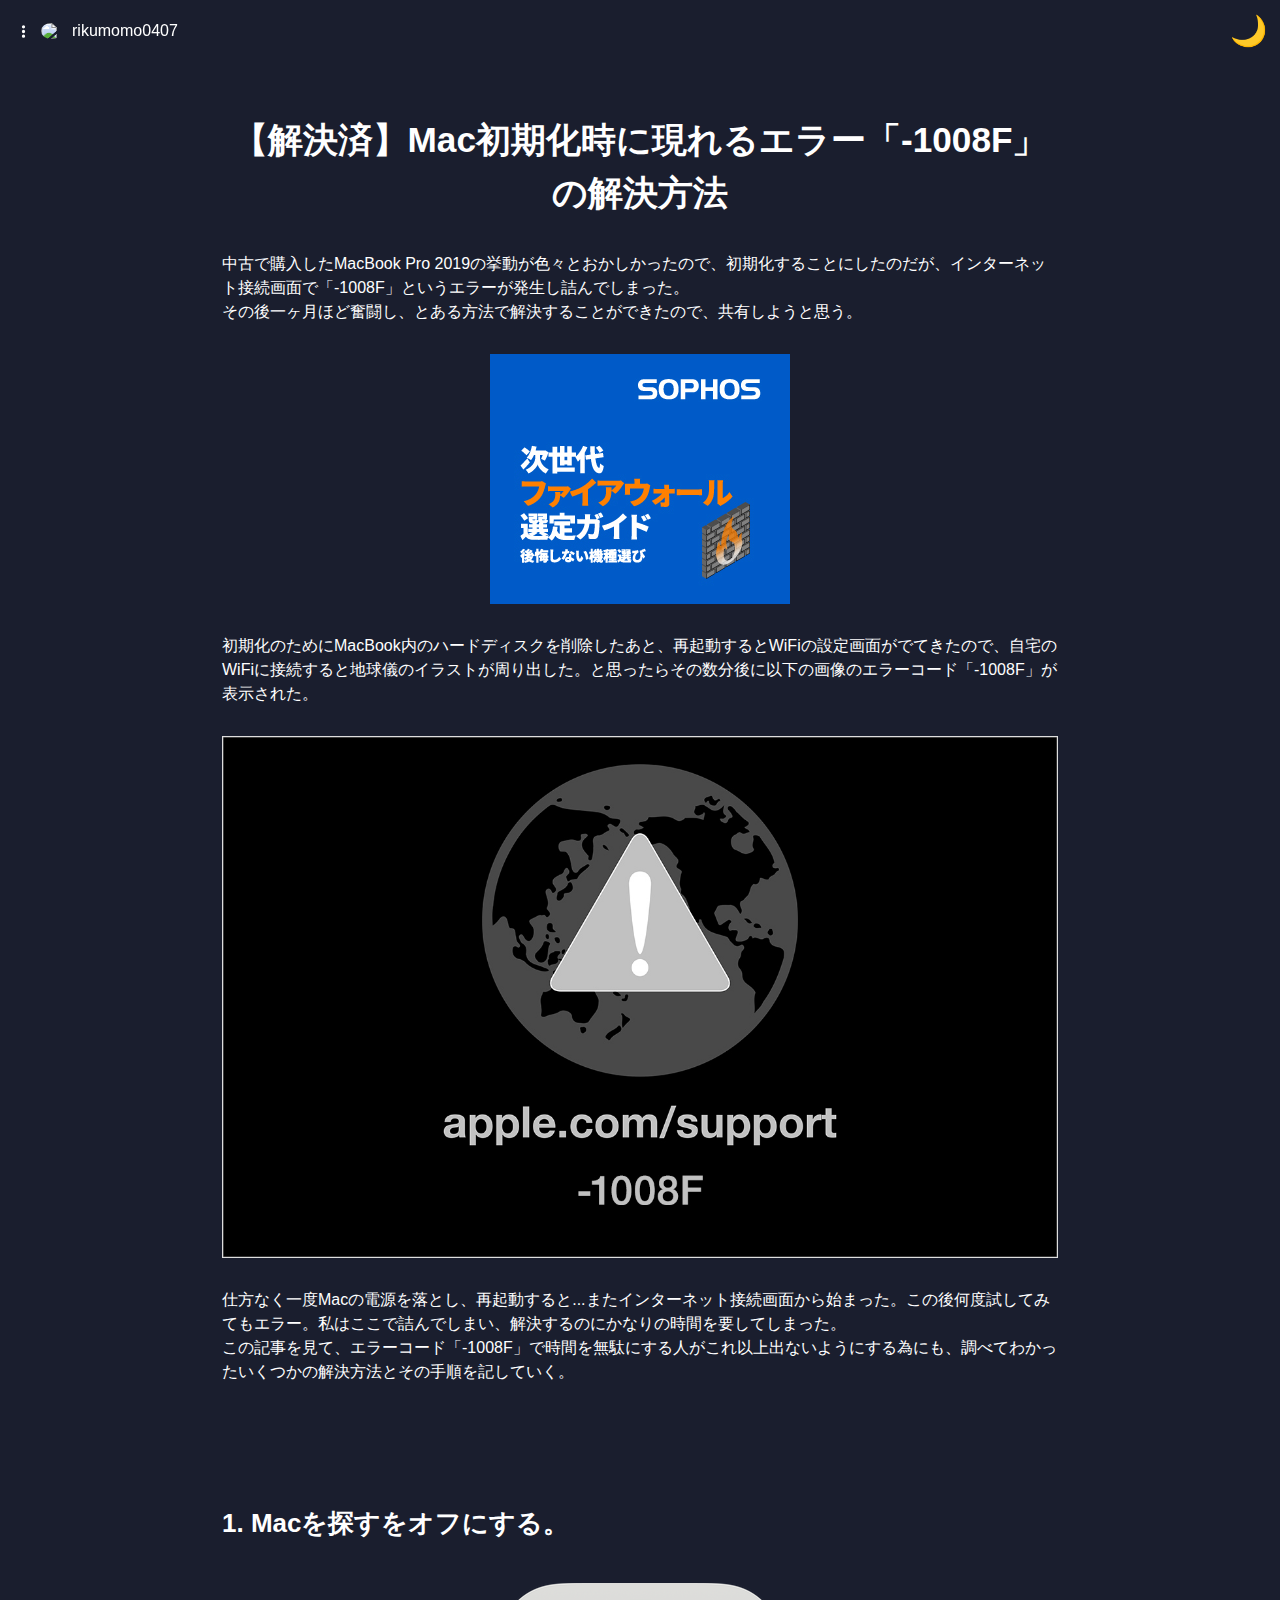
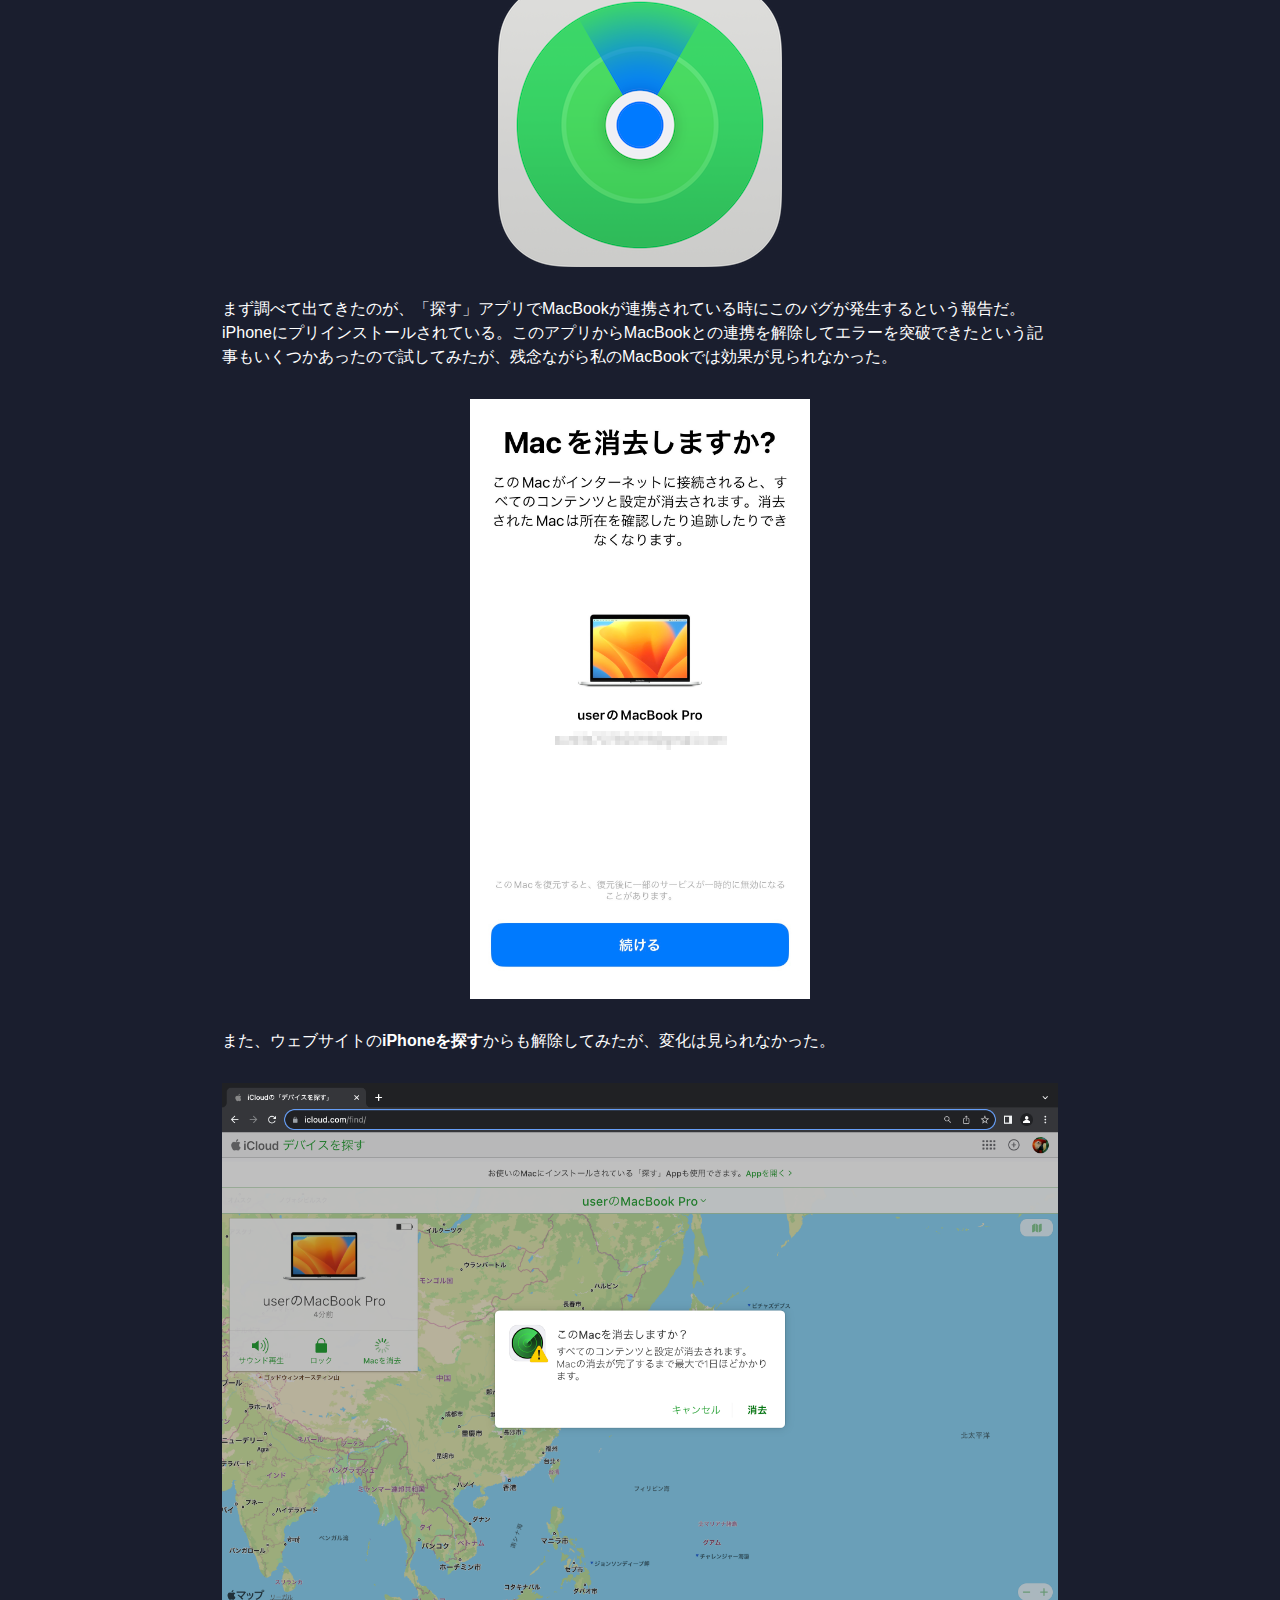
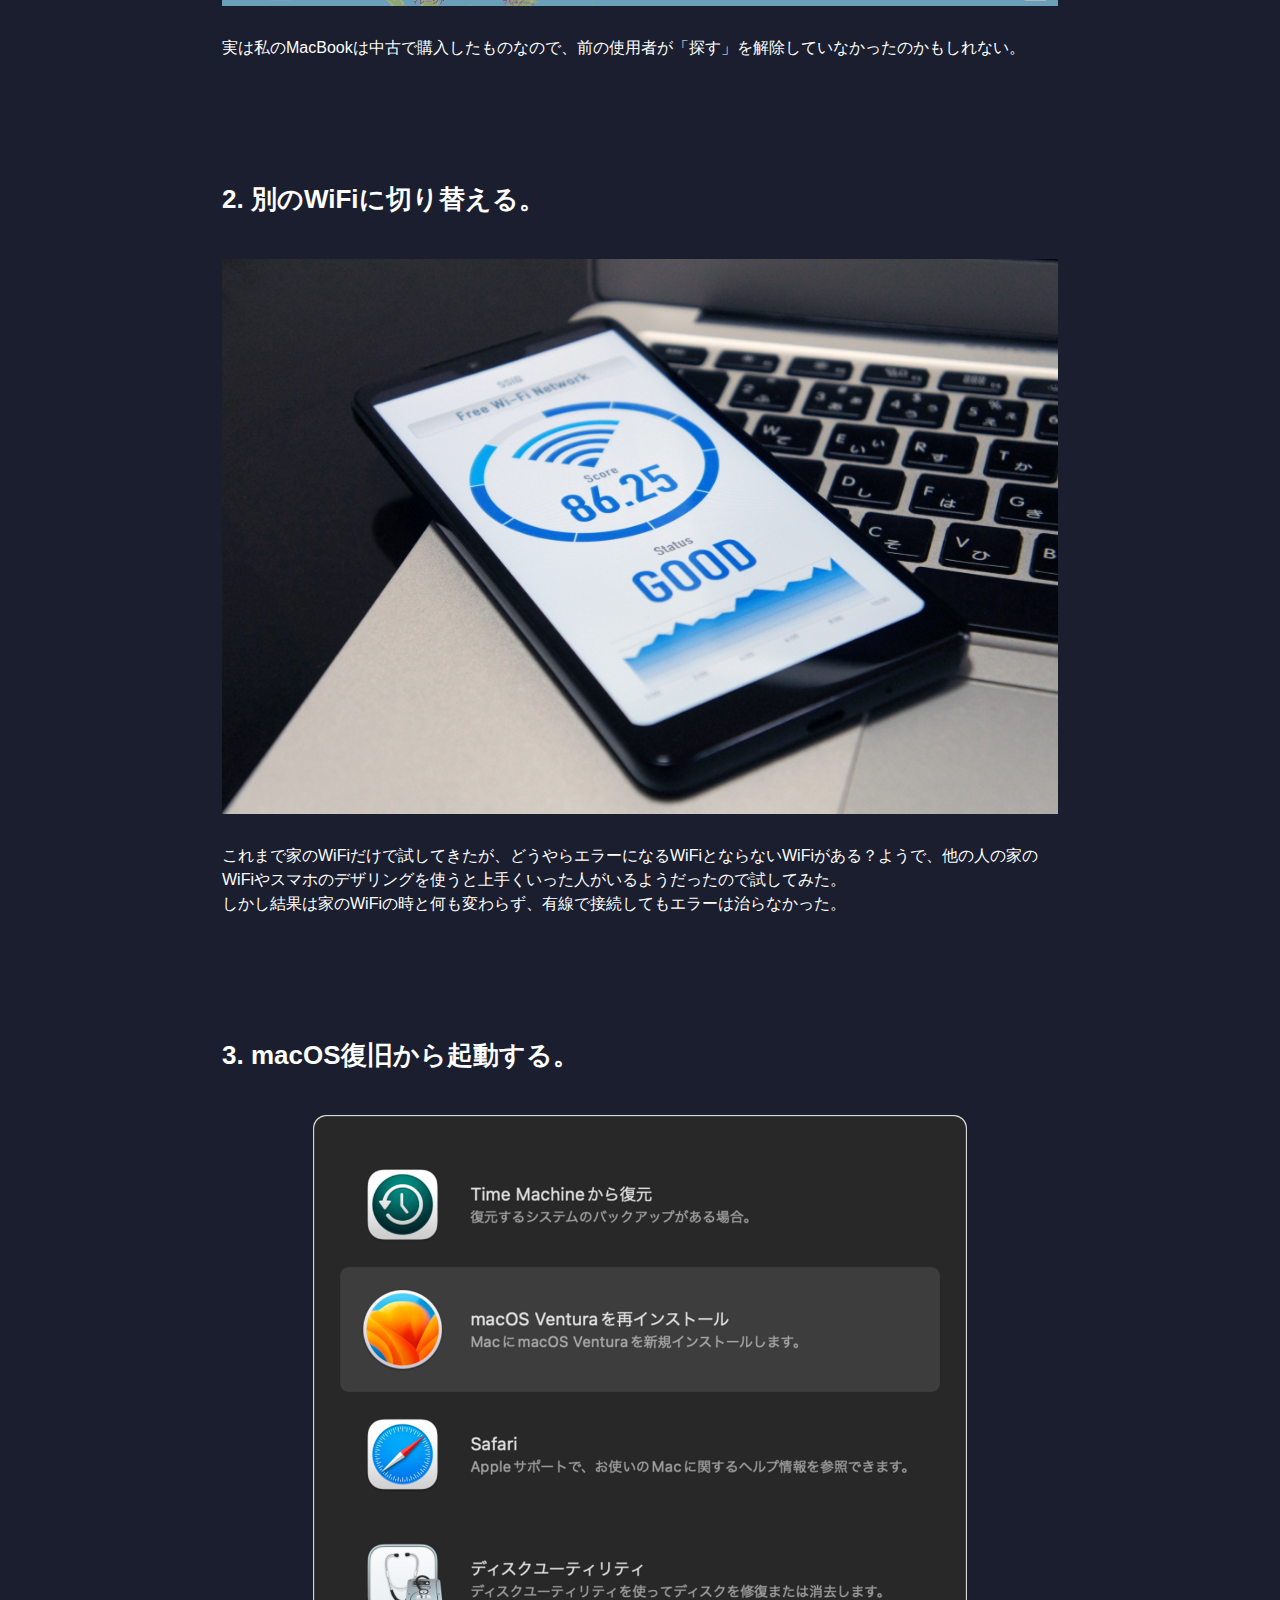
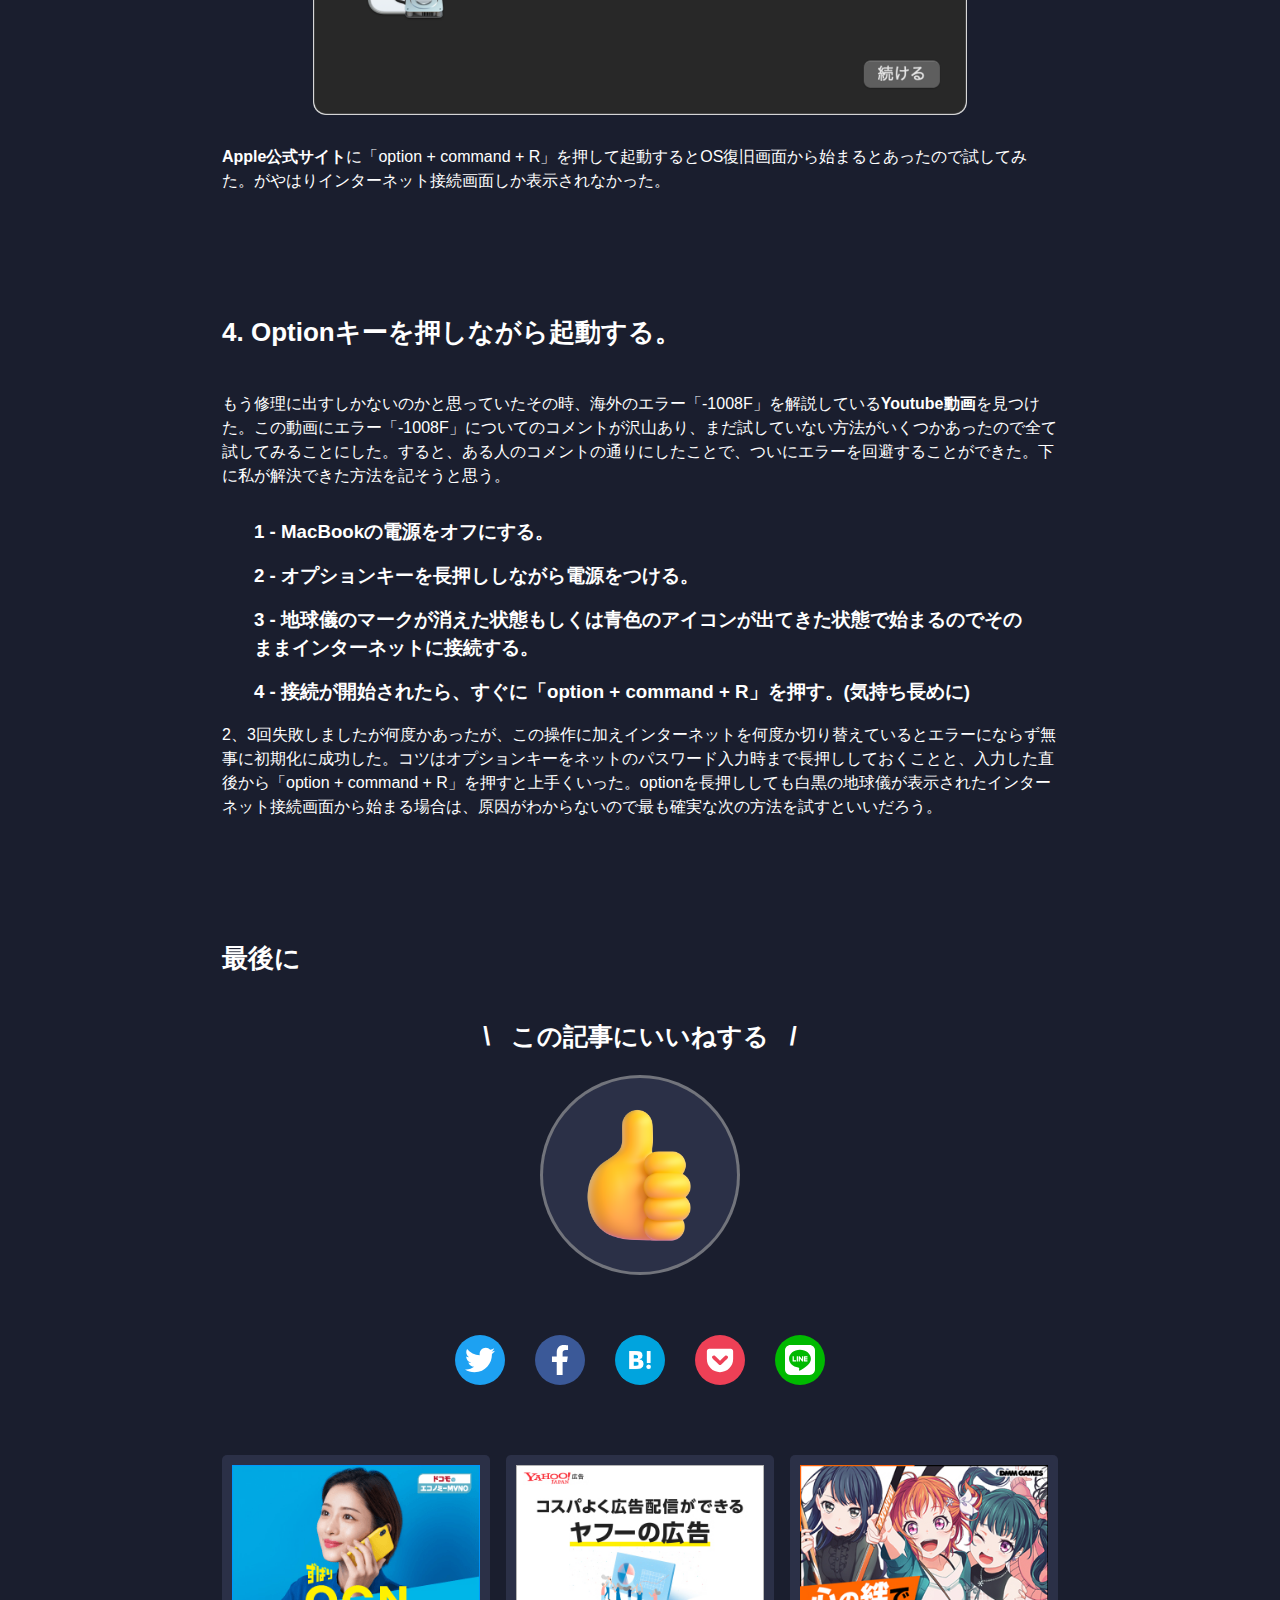
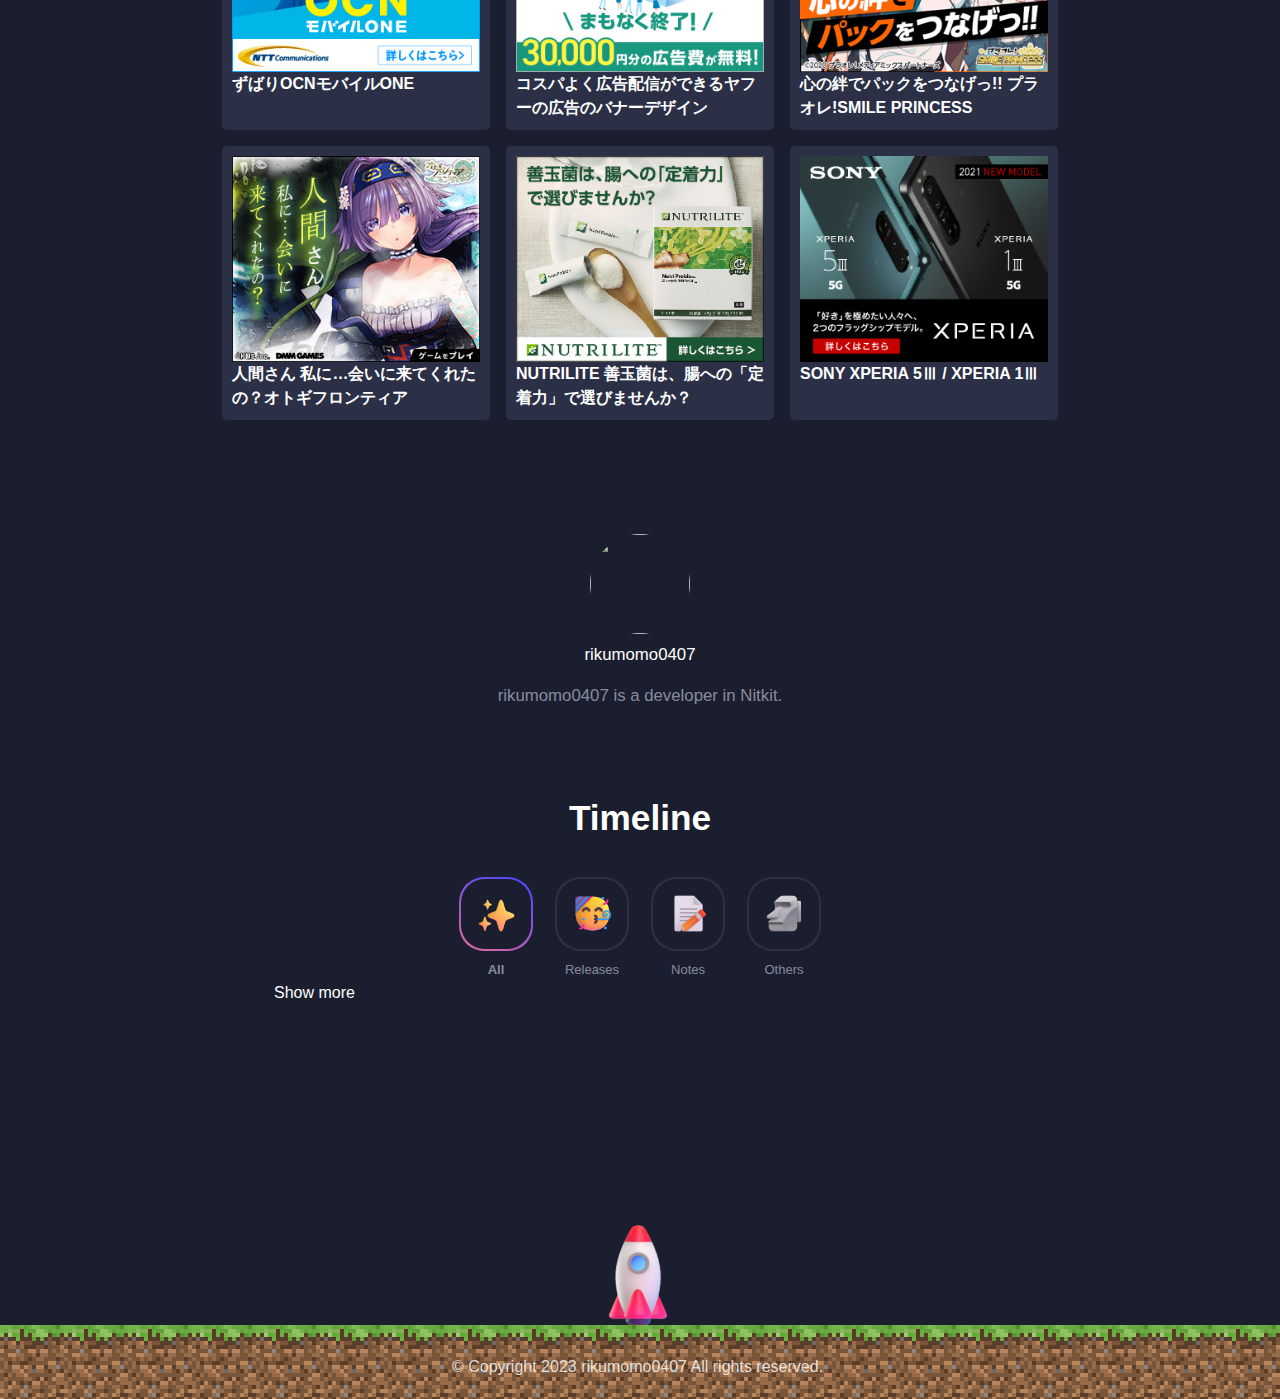
==== test/index.html @ 993162db "Add files via upload" ====
<!DOCTYPE html>
<html lang="ja">
<head>
    <meta charset="UTF-8">
    <meta name="viewport" content="width=device-width, initial-scale=1, minimum-scale=1, user-scalable=yes">
    <title>【解決済】Mac初期化時に現れるエラー「-1008F」の解決方法</title>   
    <script type="module">
        document.documentElement.classList.remove('no-js');
        document.documentElement.classList.add('js');
    </script>
    <link rel="stylesheet" href="style.css">
    <meta name="description" content="rikumomo0407's profile site.">
    <meta property="og:title" content="rikumomo0407's profile">
    <meta property="og:description" content="rikumomo0407's profile site.">
    <meta property="og:image" content="https://avatars.githubusercontent.com/rikumomo0407">
    <meta property="og:image:alt" content="rikumomo0407's icon">
    <meta property="og:locale" content="ja_JP">
    <meta property="og:type" content="website">
    <meta property="og:url" content="https://rikumomo0407.github.io/profile">
    <meta name="twitter:card" content="summary">
    <meta name="twitter:site" content="@rikumomo0407" />
    <meta name="twitter:title" content="プロフィールサイトを開設しました" />
    <meta name="twitter:description" content="rikumomo0407のプロフィールサイトです。" />
    <meta name="twitter:image" content="https://avatars.githubusercontent.com/rikumomo0407" />
    <link rel="canonical" href="https://rikumomo0407.github.io/profile">
    <link rel="icon" href="https://avatars.githubusercontent.com/rikumomo0407">
    <link rel="apple-touch-icon" href="https://avatars.githubusercontent.com/rikumomo0407"/>
    <meta name="theme-color" content="#FFFFFF">
</head>
<body id="pagetop">
    <script src="menu.js"></script>
    <header>
        <div id="menu">
            <input type="checkbox" id="menu-button">
            <label id="menu-label" for="menu-button">
                <div id="menuicon"><img src="images/svg/menu.svg"></div>
                <div id="usericon"><img src="https://avatars.githubusercontent.com/rikumomo0407"></div>
                <div id="username"><span>rikumomo0407</span></div>
            </label>
            <div id="index">
                <ul>
                    <li><a href="#pagetop">TOP</a></li>
                    <li><a href="#timeline">TIMELINE</a></li>
                    <li><a href="#twitter">TWITTER</a></li>
                    <li><a href="#instagram">INSTAGRAM</a></li>
                    <li><a href="#github">GITHUB</a></li>
                    <li><a href="#threads">THREADS</a></li>
                    <li><a href="#qanda">FAQ</a></li>
                </ul>
            </div>
        </div>
        <div id="darkmode">
            <script src="darkmode.js"></script>
            <input type="checkbox" id="mode-button">
            <label id="rotate" for="mode-button"></label>
        </div>
    </header>
    <article>
        <h1>【解決済】Mac初期化時に現れるエラー「-1008F」の解決方法</h1>
        <!-- <img src="images/elements/Beating Heart.png"> -->
        <div>中古で購入したMacBook Pro 2019の挙動が色々とおかしかったので、初期化することにしたのだが、インターネット接続画面で「-1008F」というエラーが発生し詰んでしまった。<br>その後一ヶ月ほど奮闘し、とある方法で解決することができたので、共有しようと思う。</div>
        <div><a href="https://retrobanner.net/"><img src="images/elements/ads.jpeg" alt="広告"></a></div>
        <div>初期化のためにMacBook内のハードディスクを削除したあと、再起動するとWiFiの設定画面がでてきたので、自宅のWiFiに接続すると地球儀のイラストが周り出した。と思ったらその数分後に以下の画像のエラーコード「-1008F」が表示された。</div>
        <div><img src="images/elements/error.jpeg" alt="エラー「-1008F」が表示される"></div>
        <div>仕方なく一度Macの電源を落とし、再起動すると...またインターネット接続画面から始まった。この後何度試してみてもエラー。私はここで詰んでしまい、解決するのにかなりの時間を要してしまった。<br>この記事を見て、エラーコード「-1008F」で時間を無駄にする人がこれ以上出ないようにする為にも、調べてわかったいくつかの解決方法とその手順を記していく。</div>
        <h2>1. Macを探すをオフにする。</h2>
        <div><img src="images/elements/find-icon.png" alt="「探す」アプリのアイコン"></div>
        <div>まず調べて出てきたのが、「探す」アプリでMacBookが連携されている時にこのバグが発生するという報告だ。iPhoneにプリインストールされている。このアプリからMacBookとの連携を解除してエラーを突破できたという記事もいくつかあったので試してみたが、残念ながら私のMacBookでは効果が見られなかった。</div>
        <div><img src="images/elements/find-iphone.jpg" alt="iPhoneの「探す」アプリでMacBookを解除している"></div>
        <div>また、ウェブサイトの<a href="https://www.icloud.com/find/">iPhoneを探す</a>からも解除してみたが、変化は見られなかった。</div>
        <div><img src="images/elements/find-pc.png" alt="ブラウザの「探す」サイトでMacBookを解除している"></div>
        <div>実は私のMacBookは中古で購入したものなので、前の使用者が「探す」を解除していなかったのかもしれない。</div>
        <h2>2. 別のWiFiに切り替える。</h2>
        <div><img src="images/elements/internet.jpg" alt="デザリングのイメージ"></div>
        <div>これまで家のWiFiだけで試してきたが、どうやらエラーになるWiFiとならないWiFiがある？ようで、他の人の家のWiFiやスマホのデザリングを使うと上手くいった人がいるようだったので試してみた。<br>しかし結果は家のWiFiの時と何も変わらず、有線で接続してもエラーは治らなかった。</div>
        <h2>3. macOS復旧から起動する。</h2>
        <div><img src="images/elements/recovery-mode.png" alt="リカバリーモードの画面"></div>
        <div><a>Apple公式サイト</a>に「option + command + R」を押して起動するとOS復旧画面から始まるとあったので試してみた。がやはりインターネット接続画面しか表示されなかった。</div>
        <h2>4. Optionキーを押しながら起動する。</h2>
        <div>もう修理に出すしかないのかと思っていたその時、海外のエラー「-1008F」を解説している<a href="https://youtu.be/BBp89AqV3jI">Youtube動画</a>を見つけた。この動画にエラー「-1008F」についてのコメントが沢山あり、まだ試していない方法がいくつかあったので全て試してみることにした。すると、ある人のコメントの通りにしたことで、ついにエラーを回避することができた。下に私が解決できた方法を記そうと思う。</div>
        <h3>1 - MacBookの電源をオフにする。</h3>
        <h3>2 - オプションキーを長押ししながら電源をつける。</h3>
        <h3>3 - 地球儀のマークが消えた状態もしくは青色のアイコンが出てきた状態で始まるのでそのままインターネットに接続する。</h3>
        <h3>4 - 接続が開始されたら、すぐに「option + command + R」を押す。(気持ち長めに)</h3>
        <div>2、3回失敗しましたが何度かあったが、この操作に加えインターネットを何度か切り替えているとエラーにならず無事に初期化に成功した。コツはオプションキーをネットのパスワード入力時まで長押ししておくことと、入力した直後から「option + command + R」を押すと上手くいった。optionを長押ししても白黒の地球儀が表示されたインターネット接続画面から始まる場合は、原因がわからないので最も確実な次の方法を試すといいだろう。</div>
        <h2>最後に</h2>
        <div></div>
    </article>
    <script src="https://cdn.jsdelivr.net/npm/party-js@latest/bundle/party.min.js"></script>
    <script src="good.js"></script>
    <div id="reaction">
        <div>&#92;&nbsp;&nbsp;&nbsp;この記事にいいねする&nbsp;&nbsp;&nbsp;/</div>
        <input type="checkbox" id="good">
        <label for="good" id="good-button"><img src="images/png/thumbs_up_3d_default.png"></label>
    </div>
    <div id="share">
        <a id="twitter" href=""><img src="images/svg/twitter.svg"></a>
        <a id="facebook" href=""><img src="images/svg/facebook-f.svg"></a>
        <a id="hatena" href=""><img src="images/svg/hatenabookmark_symbolmark.png"></a>
        <a id="pocket" href=""><img src="images/svg/get-pocket.svg"></a>
        <a id="line" href=""><img src="images/svg/line.svg"></a>
    </div>
    <div id="ads-list">
        <div class="ad-box"><a href=""><img src="images/elements/ads-list-1.png" alt="広告">ずばりOCNモバイルONE</a></div>
        <div class="ad-box"><a href=""><img src="images/elements/ads-list-2.jpeg" alt="広告">コスパよく広告配信ができるヤフーの広告のバナーデザイン</a></div>
        <div class="ad-box"><a href=""><img src="images/elements/ads-list-3.jpeg" alt="広告">心の絆でパックをつなげっ!! プラオレ!SMILE PRINCESS</a></div>
        <div class="ad-box"><a href=""><img src="images/elements/ads-list-4.gif" alt="広告">人間さん 私に…会いに来てくれたの？オトギフロンティア</a></div>
        <div class="ad-box"><a href=""><img src="images/elements/ads-list-5.jpeg" alt="広告">NUTRILITE 善玉菌は、腸への「定着力」で選びませんか？</a></div>
        <div class="ad-box"><a href=""><img src="images/elements/ads-list-6.png" alt="広告">SONY XPERIA 5Ⅲ / XPERIA 1Ⅲ</a></div>
    </div>
    <div id="top">
        <div id="profile-icon">
            <img src="https://avatars.githubusercontent.com/rikumomo0407">
            <p>rikumomo0407</p>
            <p id="description">rikumomo0407 is a developer in Nitkit.</p>
        </div>
    </div>
    <script src="category.js"></script>
    <div id="timeline">
        <h1>Timeline</h1>
        <nav class="filter">
            <input type="radio" name="filter_button" value="all" id="all" checked>
            <label for="all"><p><span><img src="images/png/sparkles_3d.png" width="41px"></span></p><span>All</span></label>
            <input type="radio" name="filter_button" value="releases" id="releases">
            <label for="releases"><p><span><img src="images/png/partying_face_3d.png" width="41px"></span></p><span>Releases</span></label>
            <input type="radio" name="filter_button" value="notes" id="notes">
            <label for="notes"><p><span><img src="images/png/memo_3d.png" width="41px"></span></p><span>Notes</span></label>
            <input type="radio" name="filter_button" value="others" id="others">
            <label for="others"><p><span><img src="images/png/moai_3d.png" width="41px"></span></p><span>Others</span></label>
        </nav>
        <div></div>
        <input type="radio" name="more_button" value="show_more" id="show_more">
        <label for="show_more">Show more</label>
    </div>
    <footer>
        <script src="rocket.js"></script>
        <div id="rocket"><img src="images/png/rocket_3d.png" height="105px"></div>
        <p>© Copyright 2023 rikumomo0407 All rights reserved.</p>
    </footer>
</body>
</html>
---- test/style.css ----
*,*::before,*::after{box-sizing:border-box}*{margin:0}html,body{height:100%}body{line-height:1.5;-webkit-font-smoothing:antialiased}img,picture,video,canvas,svg{display:block;max-width:100%}input,button,textarea,select{font:inherit}p,h1,h2,h3,h4,h5,h6{overflow-wrap:break-word}#root,#__next{isolation:isolate}

body{
    font-family: Inter,Helvetica Neue,Arial,Hiragino Kaku Gothic ProN,Hiragino Sans,Meiryo,sans-serif;
    color: #fff;
    background-color:  var(--bg-color);
    transition-duration: 1s;
    transition-property: color, background-color;
    --bg-color: #1a1e2e;
    --bg-header-color: rgba(26, 30, 46, 0.5);
    --bg-index-color: rgba(201, 201, 201, 0.5);
    --bg-bubble-color: #2b3047;
    --bg-filter-uncheck-color: rgba(232,231,255,.09);
    --bg-filter-check-color: linear-gradient(25deg,#e1689d,#4046ff);
    --bg-filter-dot-color: #4f536a;
    --bg-filter-icon-color: rgb(73, 73, 73);
    --bg-repo-color: #22272e;
    --bg-qanda-answer-color: #5500ff;
    --border-repo-color: #30363d;
    --font-pale-color: rgba(228, 232, 250, .55);
    --font-repo-color: #7d8590;
    --font-repo-title-color: #2f81f7;
    --font-bubble-color: #fff;
}

.mode-light{
    --bg-color: #9cd6ef;
    --bg-header-color: rgb(154, 213, 239, 0.5);
    --bg-index-color: rgba(100, 100, 100, 0.5);
    --bg-bubble-color: #fff;
    --bg-filter-uncheck-color: rgba(232, 231, 255, 0.5);
    --bg-filter-check-color: linear-gradient(25deg, #f13f79, #ffd700);
    --bg-filter-dot-color: #f9f9ff;
    --bg-filter-icon-color: rgb(239, 239, 239);
    --bg-repo-color: #fff;
    --bg-qanda-answer-color: #00aeff;
    --border-repo-color: #d0d7de;
    --font-pale-color: rgba(255, 255, 255, 0.8);
    --font-repo-color: #57606a;
    --font-repo-title-color: #0969da;
    --font-bubble-color: #33374a;
}

a{
    color: #fff;
    text-decoration: none;
    font-size: 1rem;
    font-weight: 600;
}

ul, ol{
    list-style: none;
    padding: 0;
}

h1{
    margin-top: 4rem;
    font-size: 2.2rem;
    text-align: center;
    margin-bottom: 32px;
}

h2{
    font-size: 26px;
    margin-top: 120px;
    margin-bottom: 40px;
}

h3{
    margin: 0 2rem 1rem;
}

input{
    display: none;
}

.bubble{
    position: relative;
    font-weight: 400;
    font-size: .95rem;
    font-weight: 700;
    margin-bottom: .3rem;
    padding: 1.3rem 1.2rem;
    border-radius: 14px;
    color: var(--font-bubble-color);
    background-color: var(--bg-bubble-color);
}

header{
    position: fixed;
    top: -1px;
    width: 100%;
    padding: 0 1rem;
    background-color: var(--bg-header-color);
    backdrop-filter: blur(16px);
    -webkit-backdrop-filter: blur(16px);
    z-index: 10;
}

#menu-label{
    display: flex;
    align-items: center;
    width: 165px;
    height: 24px;
    margin: 20px 0;
    cursor: pointer;
    
}

#menuicon img{
    width: 15px;
    height: 15px;
    margin-right: 10px;
}

#usericon img{
    width: 21px;
    width: 21px;
    border-radius: 50%;
}

#username{
    margin-left: 10px;
    font-size: 16px;
    font-weight: 500;
}

#index{
    display: none;
    width: 100%;
    padding-bottom: 10px;
}

#index a{
    display: block;
    width: 100%;
    padding: .5rem 1rem;
}

#index a:hover{
    background-color: var(--bg-index-color);
}

#darkmode label{
    position: absolute;
    top: -46px;
    right: -50px;
    width: 100px;
    height: 100px;
    font-size: 30px;
    transform: rotate(0);
    transition: transform 1s;
    cursor: pointer;
}

#darkmode label::before{
    content: "🌙";
    position: absolute;
    left: 0;
    bottom: 0;
}
#darkmode label::after{
    content: "🌞";
    position: absolute;
    right: 0;
    top: 0;
    transform: scale(1,-1);
}

article{
    width: 100%;
    max-width: 900px;
    margin: 0 auto;
    padding: 50px 2rem 0;
}

article div{
    margin-bottom: 30px;
}

article img{
    margin: 0 auto;
    max-height: 600px;
}

#top{
    width: 100%;
    max-width: 900px;
    text-align: center;
    margin: 0 auto;
    padding: 50px 2rem 0;
    color: #fff;
}

#profile-icon{
    margin-top: 2rem;
    font-size: 1.05rem;
    font-weight: 500;
    line-height: 1.5;
}

#profile-icon img{
	display: inline-block;
	border-radius: 50%;
    width: 100px;
    height: 100px;
    margin-top: 2rem;
}

#description{
    margin-top: 1rem;
    color: var(--font-pale-color);
}

#container{
    display: grid;
    grid-template-columns: repeat(4,1fr);
    gap: 1.5rem;
    margin-top: 1.5rem;
}

#container div a{
    display: flex;
    align-items: center;
    justify-content: center;
    border-radius: 26px;
    box-shadow: 0 20px 40px -16px rgba(0,0,0,.4);
    aspect-ratio: 1/1;
    transition: .2s ease;
}

#container div a:hover{
    transform: translateY(-2px) scale(1.02);
}

#container img{
    width: 35%;
    z-index: 1;
}

#reaction{
    margin-bottom: 60px;
    text-align: center;
    font-size: 25px;
    font-weight: 600;
}

#reaction div{
    margin: 20px 0;
}

#good-button{
    position: relative;
    display: flex;
    justify-content: center;
    align-items: center;
    width: 200px;
    height: 200px;
    margin: 0 auto;
    border-radius: 50%;
    background: var(--bg-index-color);
    cursor: pointer;
}

#good-button::after{
    content: "";
    position: absolute;
    inset: 3px;
    background: var(--bg-bubble-color);
    border-radius: 50%;
}

#good-button img{
    width: 150px;
    height: 150px;
    z-index: 1;
}

#good:checked+#good-button{
    background: var(--bg-filter-check-color);
}

#share{
    display: flex;
    flex-wrap: wrap;
    justify-content: center;
    margin: 20px auto;
    padding: 0 20px;
}

#share a{
    display: flex;
    justify-content: center;
    align-items: center;
    width: 50px;
    height: 50px;
    border-radius: 50%;
    margin: 0 15px;
}

#share img{
    width: 30px;
    height: 30px;
}

#hatena img{
    width: 40px;
    height: 40px;
}

#twitter{
    background-color: #1da1f2;
}

#facebook{
    background-color: #3b5998;
}

#hatena{
    background-color: #00a4de;
}

#pocket{
    background-color: #ee4056;
}

#line{
    background-color: #00B900;
}

#ads-list{
    display: grid;
    grid-template-columns: repeat(3,2fr);
    gap: 1rem;
    width: 100%;
    max-width: 900px;
    margin: 0 auto;
    padding: 50px 2rem 0;
}

.ad-box{
    padding: 10px;
    border-radius: 5px;
    color: var(--font-bubble-color);
    background-color: var(--bg-bubble-color);
}

.ad-box a:hover{
    text-decoration: underline;
}

#timeline{
    max-width: 780px;
    margin: 0 auto;
    padding: 20px 1.5rem;
}

.filter{
    display: flex;
    align-items: center;
    justify-content: center;
    gap: 22px;
}

.filter input{
    display: none;
}

.filter label{
    width: 74px;
    border: none;
    cursor: pointer;
    appearance: none;
    background: transparent;
    transition: .25s;
    outline-offset: 2px;
    text-align: center;
}

.filter label p{
    position: relative;
    display: flex;
    align-items: center;
    justify-content: center;
    margin-bottom: 6px;
    width: 100%;
    aspect-ratio: 1/1;
    border-radius: 34%;
    font-size: 30px;
    background: var(--bg-filter-uncheck-color);
}



.filter label p::after{
    content: "";
    position: absolute;
    inset: 2px;
    background: var(--bg-color);
    border-radius: 34%;
}

.filter label p span{
    z-index: 1;
}

.filter input:checked + label p{
    background: var(--bg-filter-check-color);
}

.filter label > span{
    font-size: 13px;
    font-weight: 500;
    color: var(--font-pale-color);
}

.filter input:checked + label > span{
    font-weight: 700;
}

#timeline section{
    display: flex;
    flex-wrap: wrap;
    margin-top: 2rem;
}

#timeline ul{
    position: relative;
}

#timeline ul::before{
    content: "";
    position: absolute;
    left: -2px;
    top: 10px;
    bottom: 0;
    width: 2px;
    background-color: var(--bg-filter-uncheck-color);
}

#timeline li{
    position: relative;
    display: flex;
}

#timeline li:not(:first-child){
    margin-top: 1.5rem;
}

#timeline li:last-child::before{
    content: "";
    position: absolute;
    left: -2px;
    top: 10px;
    bottom: 0;
    width: 2px;
    background-color: var(--bg-color);
}

#timeline .dot{
    position: absolute;
    display: flex;
    align-items: center;
    justify-content: center;
    border: 4px solid var(--bg-color);
    width: 16px;
    height: 16px;
    border-radius: 50%;
    top: 2px;
    left: -9px;
    background-color: var(--bg-filter-dot-color);
}

#timeline .log{
    padding-left: 32px;
}

.icon{
    width: 35px;
    height: 35px;
    position: absolute;
    content: '';
    bottom: -20px;
    right: 10px;
    background-color: var(--bg-filter-icon-color);
    border-radius: 50%;
    padding: 4px;
    border: 2px solid var(--bg-color);
    z-index: 10;
}

.icon img{
    margin: auto;
}

#timeline li time{
    color: var(--font-pale-color);
}

.date{
    margin-bottom: 1rem;
}

#timeline div > label{
    width: 74px;
    border: none;
    cursor: pointer;
    appearance: none;
    background: red;
    transition: .25s;
    text-align: center;
}

input[type="checkbox"]:checked ~ #answer{
    display: flex;
    animation: SlideLabel 1s;
}

@keyframes SlideLabel {
    from {
        opacity: 0;
        transform: translateY(-10px);
    }
    to {
        opacity: 1;
        transform: translateY(0);
    }
}

#qanda #message{
    margin-top: 30px;
}

#qanda #message a{
    color: #968cff;
}

footer{
    width: 100%;
    position: relative;
    display: flex;
    justify-content: center;
	align-items: center;
    margin-top: 300px;
    padding: 30px 20px 20px 15px;
    text-align: center;
    color: rgba(255, 255, 255, 0.8);
    background-image: url("images/png/ground.png");
    background-repeat: no-repeat;
}

#rocket{
    position: absolute;
    top: -100px;
    padding-top: 8px;
    overflow: hidden;
    height: 100px;
}

#rocket img{
    rotate: -45deg;
    cursor: pointer;
}

@media screen and (max-width: 500px){
    #container{
        grid-template-columns: repeat(2,1fr);
    }

    article img{
        margin: 0 auto;
        max-height: 40vh;
    }

    #ads-list{
        display: grid;
        grid-template-columns: repeat(2,3fr);
        gap: .5rem;
    }
}

@media screen and (max-width: 440px){
    #share{
        width: 280px;
    }
}

@media screen and (max-width: 330px){
    #filter{
        flex-wrap: wrap;
    }
}

@media screen and (max-width: 260px){
    #menu-label{
        width: 16px;
    }
    #usericon, #username{
        display: none;
    }
    #share{
        width: auto;
    }
}
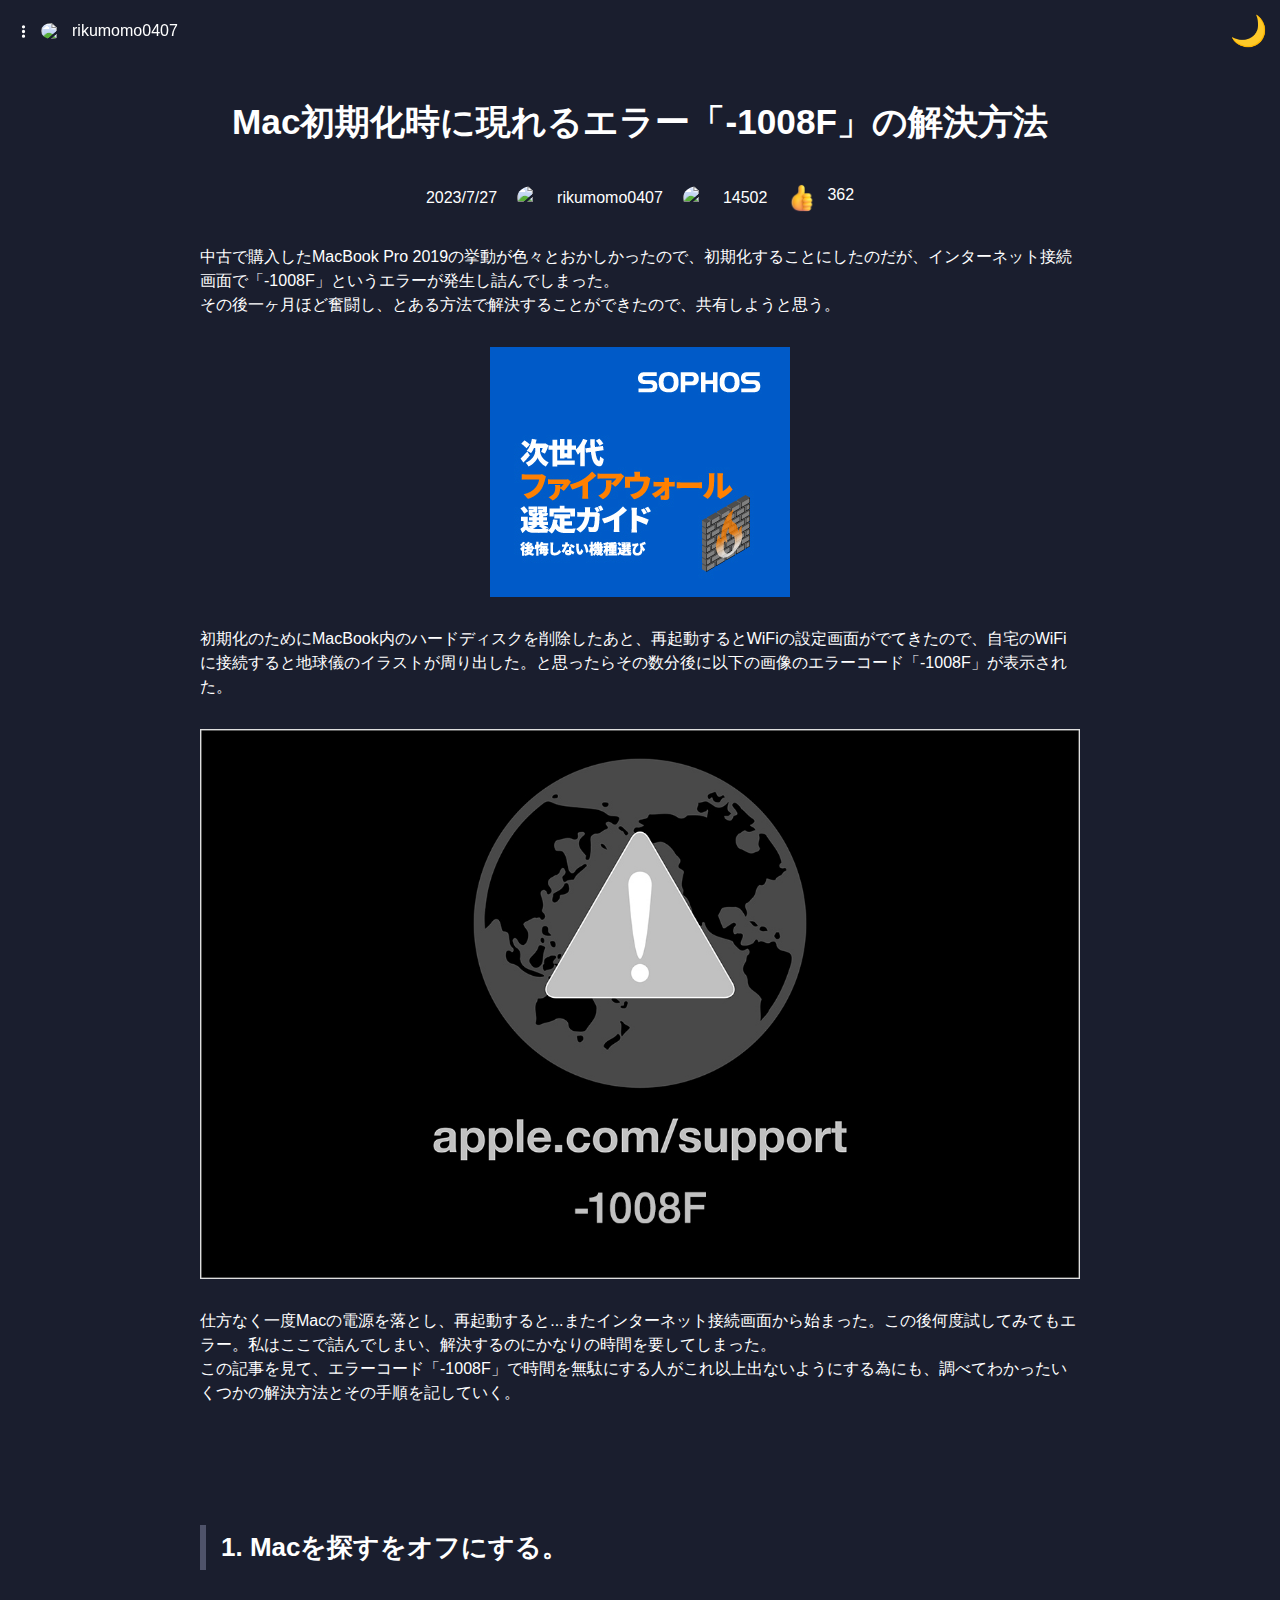
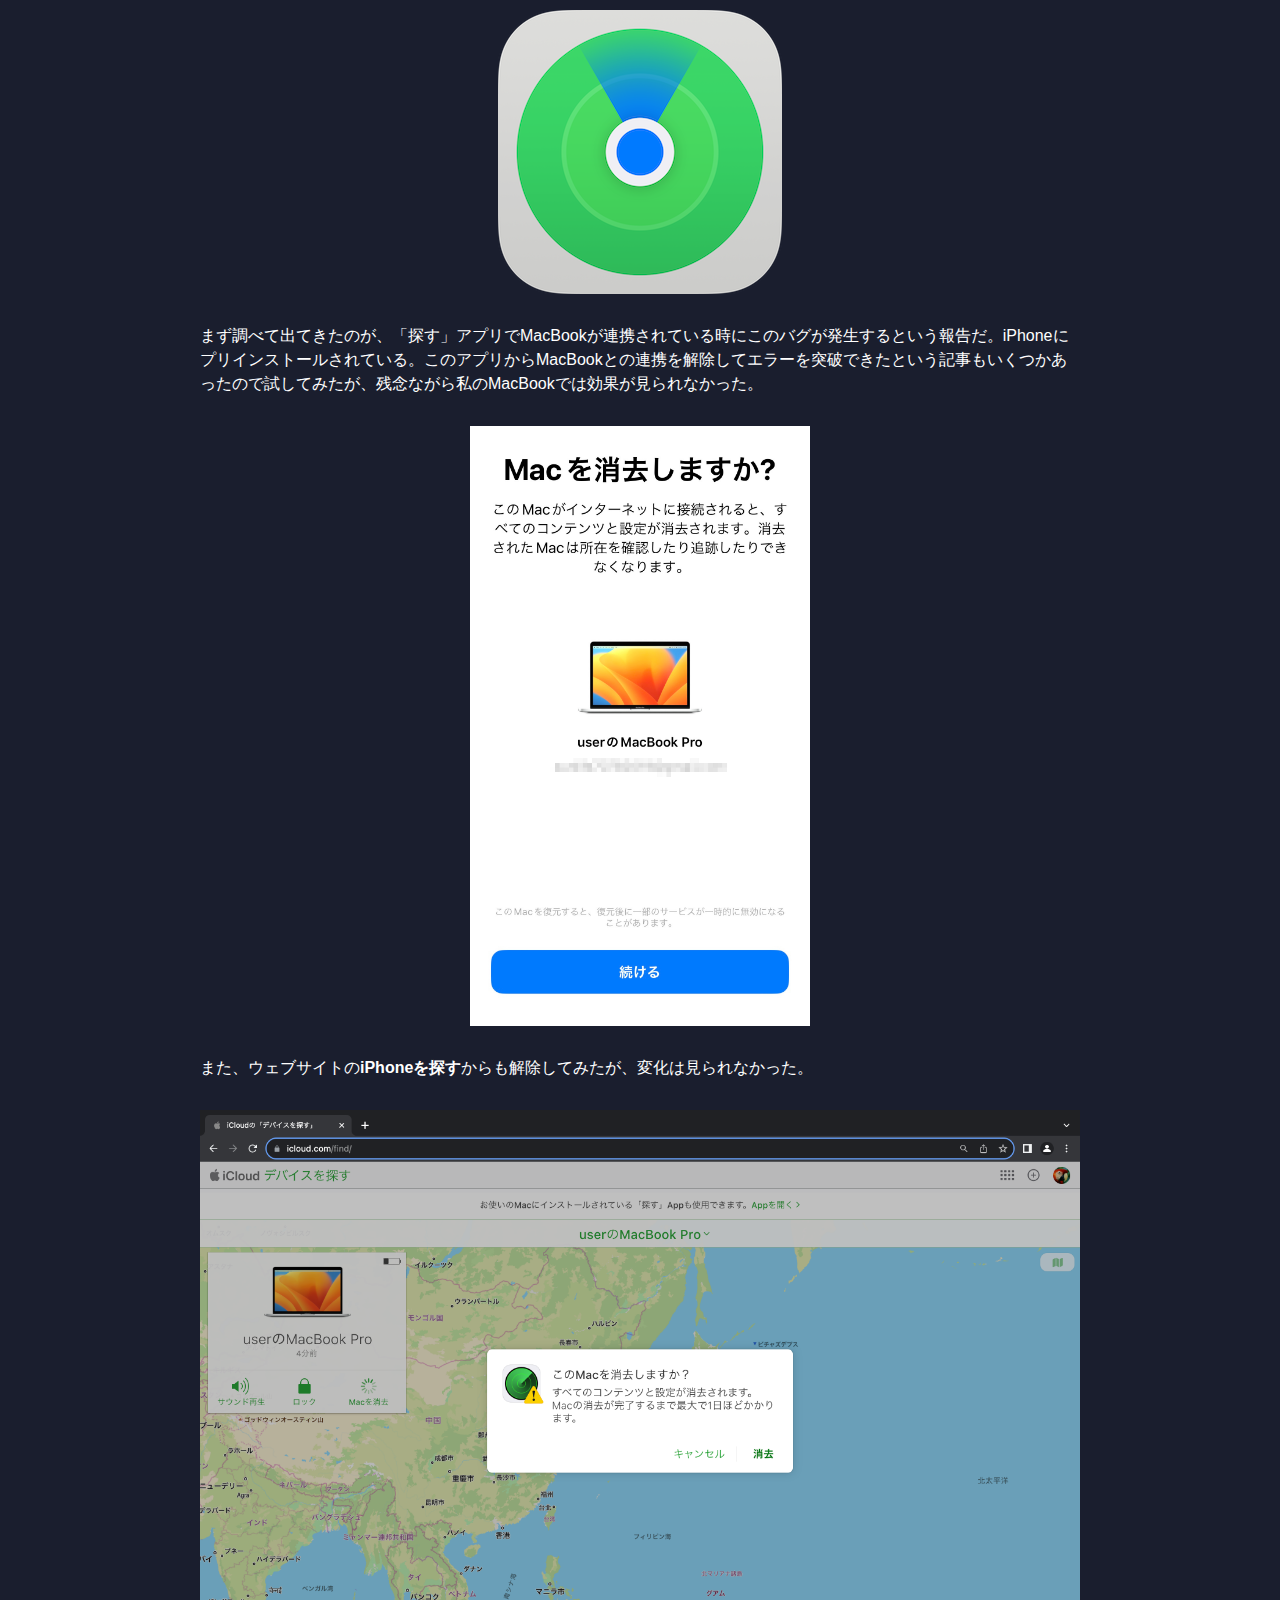
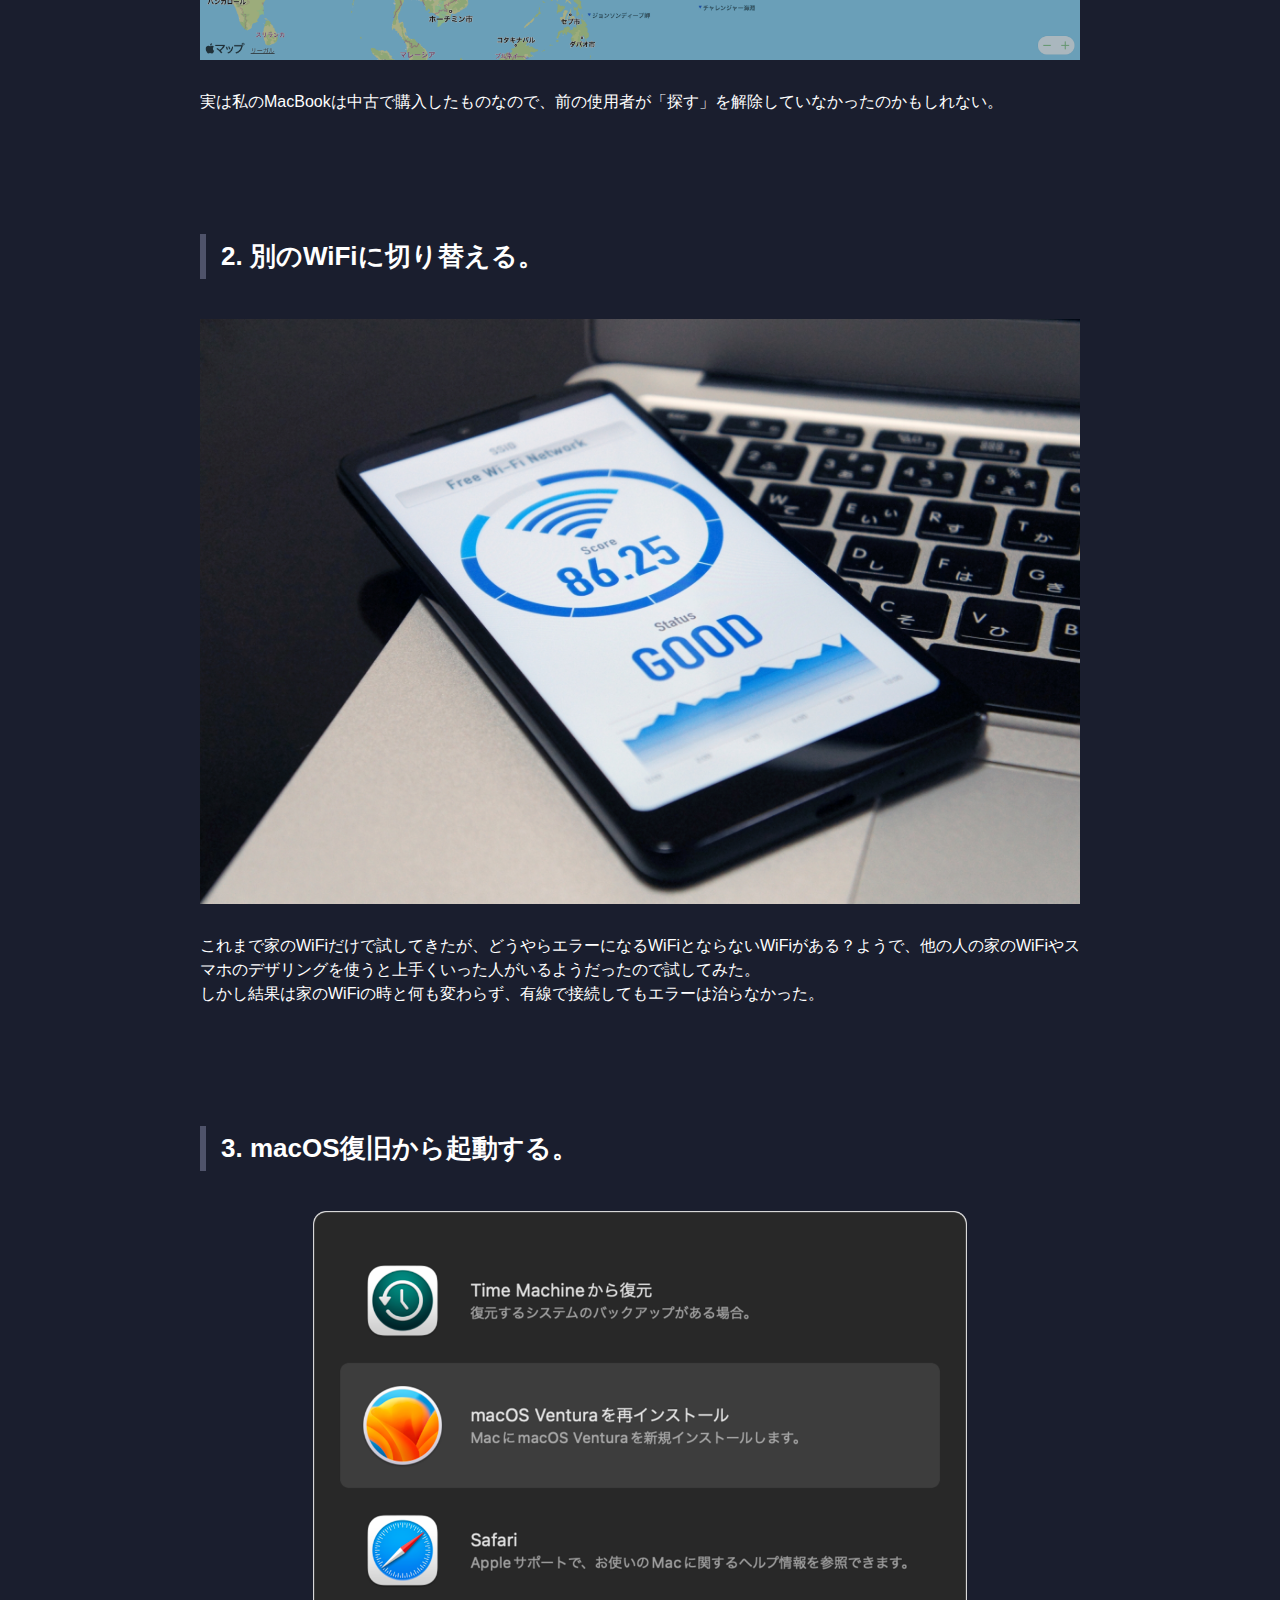
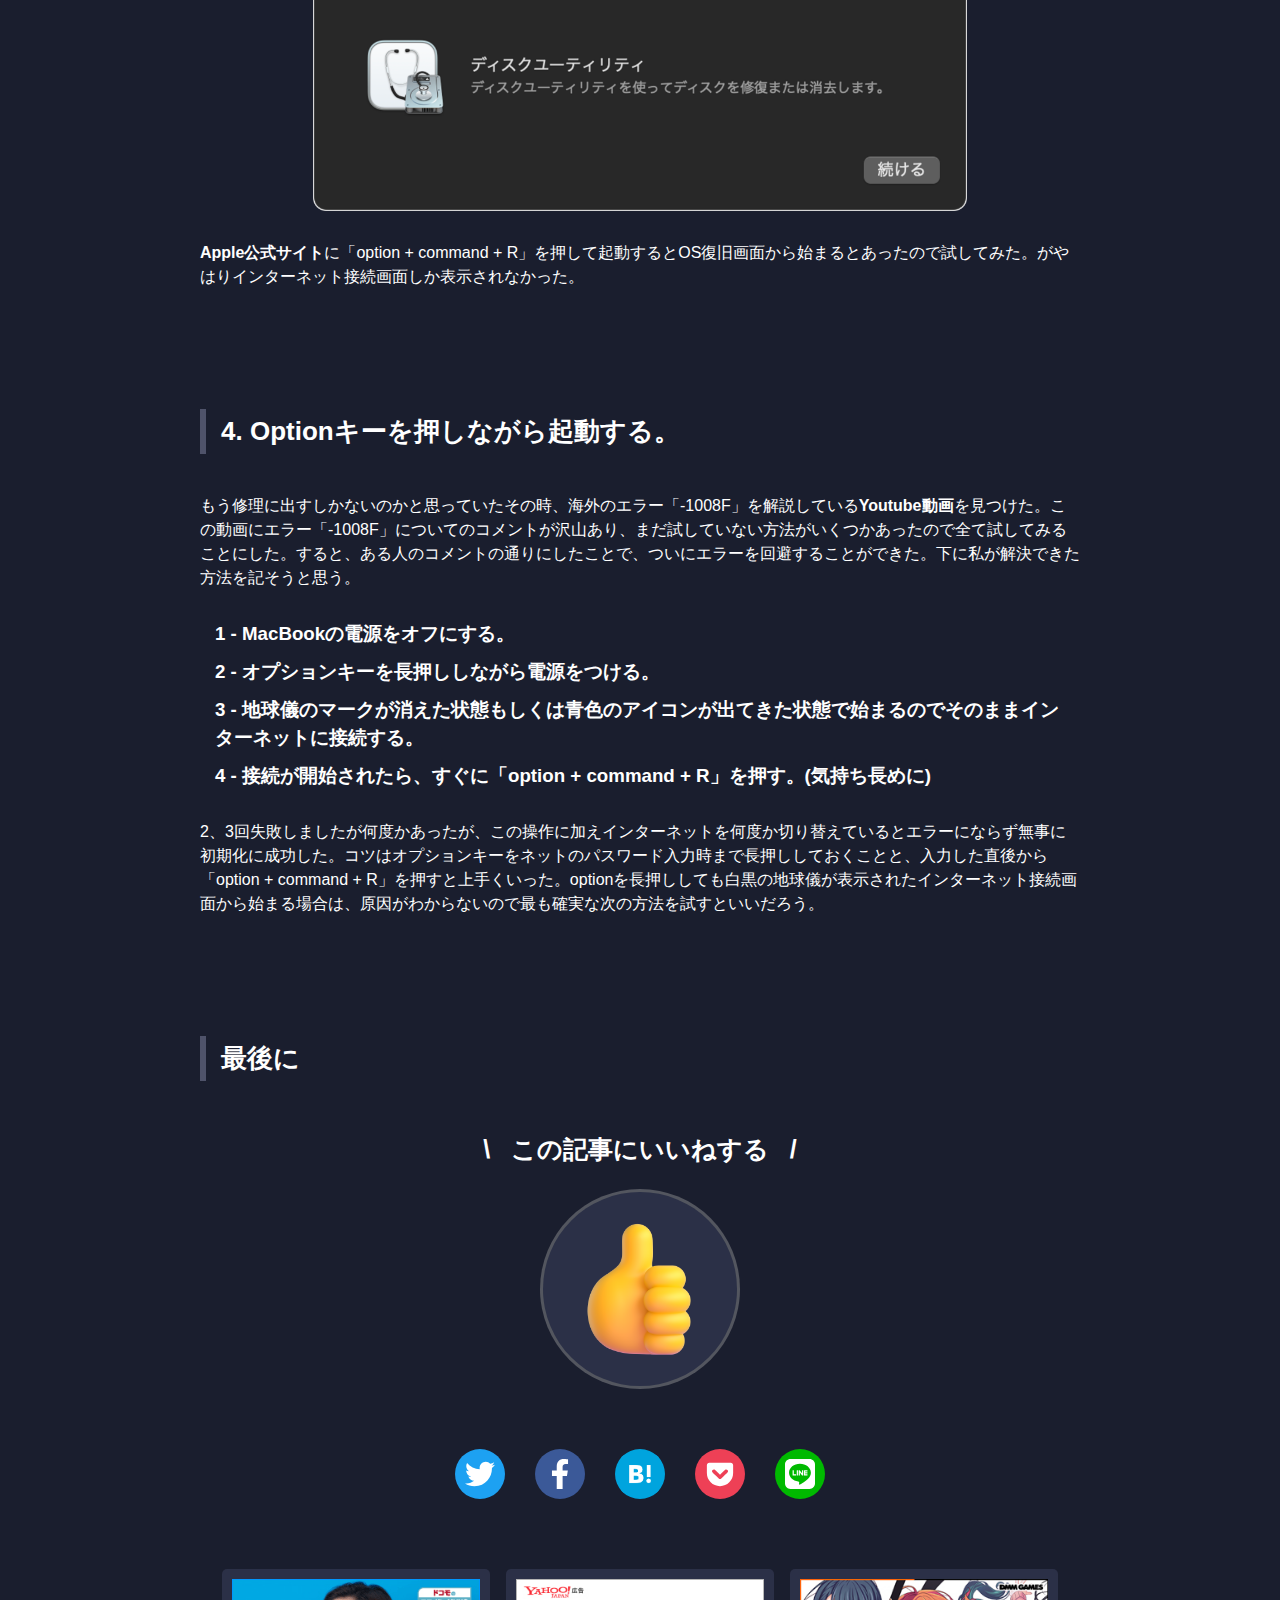
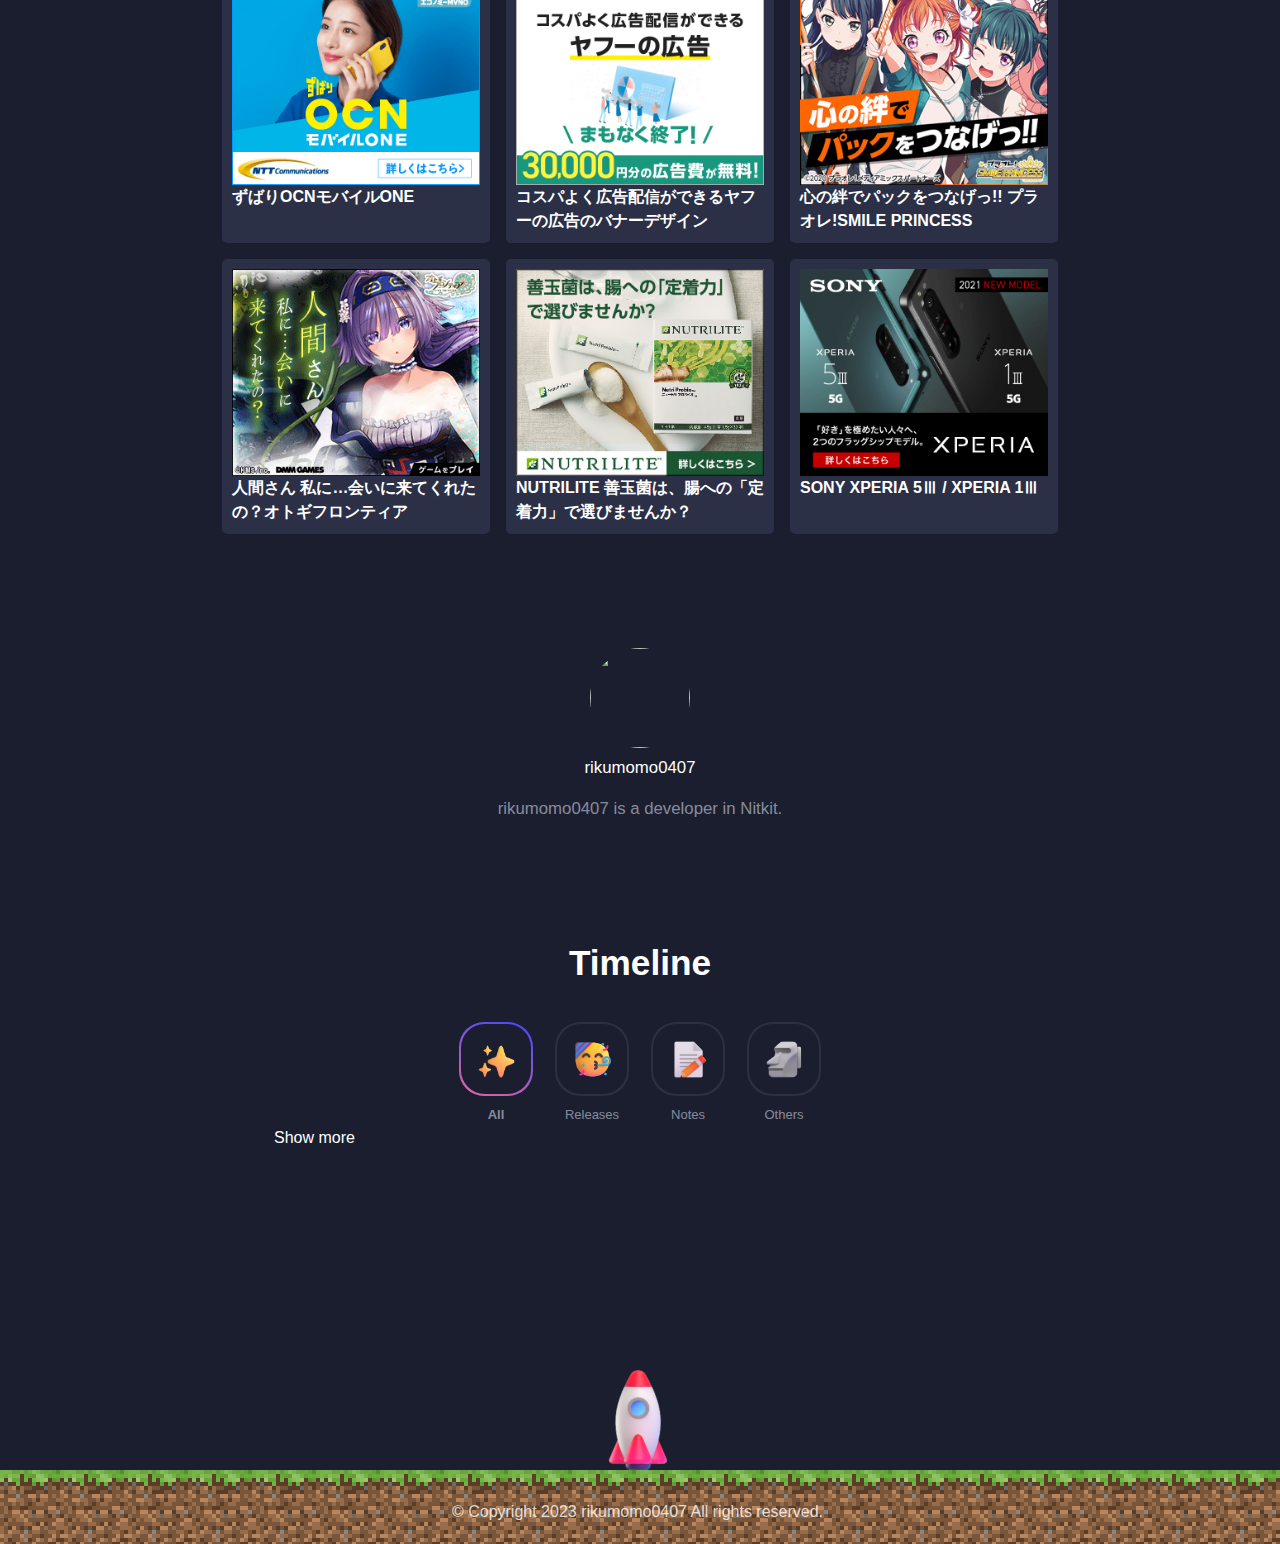
==== commit ad26e347: "Add files via upload" ====
--- a/test/index.html
+++ b/test/index.html
@@ -55,37 +55,44 @@
             <label id="rotate" for="mode-button"></label>
         </div>
     </header>
-    <article>
-        <h1>【解決済】Mac初期化時に現れるエラー「-1008F」の解決方法</h1>
-        <!-- <img src="images/elements/Beating Heart.png"> -->
-        <div>中古で購入したMacBook Pro 2019の挙動が色々とおかしかったので、初期化することにしたのだが、インターネット接続画面で「-1008F」というエラーが発生し詰んでしまった。<br>その後一ヶ月ほど奮闘し、とある方法で解決することができたので、共有しようと思う。</div>
-        <div><a href="https://retrobanner.net/"><img src="images/elements/ads.jpeg" alt="広告"></a></div>
-        <div>初期化のためにMacBook内のハードディスクを削除したあと、再起動するとWiFiの設定画面がでてきたので、自宅のWiFiに接続すると地球儀のイラストが周り出した。と思ったらその数分後に以下の画像のエラーコード「-1008F」が表示された。</div>
-        <div><img src="images/elements/error.jpeg" alt="エラー「-1008F」が表示される"></div>
-        <div>仕方なく一度Macの電源を落とし、再起動すると...またインターネット接続画面から始まった。この後何度試してみてもエラー。私はここで詰んでしまい、解決するのにかなりの時間を要してしまった。<br>この記事を見て、エラーコード「-1008F」で時間を無駄にする人がこれ以上出ないようにする為にも、調べてわかったいくつかの解決方法とその手順を記していく。</div>
-        <h2>1. Macを探すをオフにする。</h2>
-        <div><img src="images/elements/find-icon.png" alt="「探す」アプリのアイコン"></div>
-        <div>まず調べて出てきたのが、「探す」アプリでMacBookが連携されている時にこのバグが発生するという報告だ。iPhoneにプリインストールされている。このアプリからMacBookとの連携を解除してエラーを突破できたという記事もいくつかあったので試してみたが、残念ながら私のMacBookでは効果が見られなかった。</div>
-        <div><img src="images/elements/find-iphone.jpg" alt="iPhoneの「探す」アプリでMacBookを解除している"></div>
-        <div>また、ウェブサイトの<a href="https://www.icloud.com/find/">iPhoneを探す</a>からも解除してみたが、変化は見られなかった。</div>
-        <div><img src="images/elements/find-pc.png" alt="ブラウザの「探す」サイトでMacBookを解除している"></div>
-        <div>実は私のMacBookは中古で購入したものなので、前の使用者が「探す」を解除していなかったのかもしれない。</div>
-        <h2>2. 別のWiFiに切り替える。</h2>
-        <div><img src="images/elements/internet.jpg" alt="デザリングのイメージ"></div>
-        <div>これまで家のWiFiだけで試してきたが、どうやらエラーになるWiFiとならないWiFiがある？ようで、他の人の家のWiFiやスマホのデザリングを使うと上手くいった人がいるようだったので試してみた。<br>しかし結果は家のWiFiの時と何も変わらず、有線で接続してもエラーは治らなかった。</div>
-        <h2>3. macOS復旧から起動する。</h2>
-        <div><img src="images/elements/recovery-mode.png" alt="リカバリーモードの画面"></div>
-        <div><a>Apple公式サイト</a>に「option + command + R」を押して起動するとOS復旧画面から始まるとあったので試してみた。がやはりインターネット接続画面しか表示されなかった。</div>
-        <h2>4. Optionキーを押しながら起動する。</h2>
-        <div>もう修理に出すしかないのかと思っていたその時、海外のエラー「-1008F」を解説している<a href="https://youtu.be/BBp89AqV3jI">Youtube動画</a>を見つけた。この動画にエラー「-1008F」についてのコメントが沢山あり、まだ試していない方法がいくつかあったので全て試してみることにした。すると、ある人のコメントの通りにしたことで、ついにエラーを回避することができた。下に私が解決できた方法を記そうと思う。</div>
-        <h3>1 - MacBookの電源をオフにする。</h3>
-        <h3>2 - オプションキーを長押ししながら電源をつける。</h3>
-        <h3>3 - 地球儀のマークが消えた状態もしくは青色のアイコンが出てきた状態で始まるのでそのままインターネットに接続する。</h3>
-        <h3>4 - 接続が開始されたら、すぐに「option + command + R」を押す。(気持ち長めに)</h3>
-        <div>2、3回失敗しましたが何度かあったが、この操作に加えインターネットを何度か切り替えているとエラーにならず無事に初期化に成功した。コツはオプションキーをネットのパスワード入力時まで長押ししておくことと、入力した直後から「option + command + R」を押すと上手くいった。optionを長押ししても白黒の地球儀が表示されたインターネット接続画面から始まる場合は、原因がわからないので最も確実な次の方法を試すといいだろう。</div>
-        <h2>最後に</h2>
-        <div></div>
-    </article>
+    <div id="content">
+        <h1>Mac初期化時に現れるエラー「-1008F」の解決方法</h1>
+        <div id="notes-info">
+            <div>2023/7/27</div>
+            <div><img src="https://avatars.githubusercontent.com/rikumomo0407"><span>rikumomo0407</span></div>
+            <div><img src="images/png/eyes_3d.png"><span>14502</span></div>
+            <div><img src="images/png/thumbs_up_3d_default.png"><span>362</span></div>
+        </div>
+        <article>
+            <div>中古で購入したMacBook Pro 2019の挙動が色々とおかしかったので、初期化することにしたのだが、インターネット接続画面で「-1008F」というエラーが発生し詰んでしまった。<br>その後一ヶ月ほど奮闘し、とある方法で解決することができたので、共有しようと思う。</div>
+            <div class="ad"><a href="https://retrobanner.net/"><img src="images/elements/ads.jpeg" alt="広告"></a></div>
+            <div>初期化のためにMacBook内のハードディスクを削除したあと、再起動するとWiFiの設定画面がでてきたので、自宅のWiFiに接続すると地球儀のイラストが周り出した。と思ったらその数分後に以下の画像のエラーコード「-1008F」が表示された。</div>
+            <div class="image"><img src="images/elements/error.jpeg" alt="エラー「-1008F」が表示される"></div>
+            <div>仕方なく一度Macの電源を落とし、再起動すると...またインターネット接続画面から始まった。この後何度試してみてもエラー。私はここで詰んでしまい、解決するのにかなりの時間を要してしまった。<br>この記事を見て、エラーコード「-1008F」で時間を無駄にする人がこれ以上出ないようにする為にも、調べてわかったいくつかの解決方法とその手順を記していく。</div>
+            <h2>1. Macを探すをオフにする。</h2>
+            <div class="image"><img src="images/elements/find-icon.png" alt="「探す」アプリのアイコン"></div>
+            <div>まず調べて出てきたのが、「探す」アプリでMacBookが連携されている時にこのバグが発生するという報告だ。iPhoneにプリインストールされている。このアプリからMacBookとの連携を解除してエラーを突破できたという記事もいくつかあったので試してみたが、残念ながら私のMacBookでは効果が見られなかった。</div>
+            <div class="image"><img src="images/elements/find-iphone.jpg" alt="iPhoneの「探す」アプリでMacBookを解除している"></div>
+            <div>また、ウェブサイトの<a href="https://www.icloud.com/find/">iPhoneを探す</a>からも解除してみたが、変化は見られなかった。</div>
+            <div class="image"><img src="images/elements/find-pc.png" alt="ブラウザの「探す」サイトでMacBookを解除している"></div>
+            <div>実は私のMacBookは中古で購入したものなので、前の使用者が「探す」を解除していなかったのかもしれない。</div>
+            <h2>2. 別のWiFiに切り替える。</h2>
+            <div class="image"><img src="images/elements/internet.jpg" alt="デザリングのイメージ"></div>
+            <div>これまで家のWiFiだけで試してきたが、どうやらエラーになるWiFiとならないWiFiがある？ようで、他の人の家のWiFiやスマホのデザリングを使うと上手くいった人がいるようだったので試してみた。<br>しかし結果は家のWiFiの時と何も変わらず、有線で接続してもエラーは治らなかった。</div>
+            <h2>3. macOS復旧から起動する。</h2>
+            <div class="image"><img src="images/elements/recovery-mode.png" alt="リカバリーモードの画面"></div>
+            <div><a>Apple公式サイト</a>に「option + command + R」を押して起動するとOS復旧画面から始まるとあったので試してみた。がやはりインターネット接続画面しか表示されなかった。</div>
+            <h2>4. Optionキーを押しながら起動する。</h2>
+            <div>もう修理に出すしかないのかと思っていたその時、海外のエラー「-1008F」を解説している<a href="https://youtu.be/BBp89AqV3jI">Youtube動画</a>を見つけた。この動画にエラー「-1008F」についてのコメントが沢山あり、まだ試していない方法がいくつかあったので全て試してみることにした。すると、ある人のコメントの通りにしたことで、ついにエラーを回避することができた。下に私が解決できた方法を記そうと思う。</div>
+            <h3>1 - MacBookの電源をオフにする。</h3>
+            <h3>2 - オプションキーを長押ししながら電源をつける。</h3>
+            <h3>3 - 地球儀のマークが消えた状態もしくは青色のアイコンが出てきた状態で始まるのでそのままインターネットに接続する。</h3>
+            <h3>4 - 接続が開始されたら、すぐに「option + command + R」を押す。(気持ち長めに)</h3>
+            <div>2、3回失敗しましたが何度かあったが、この操作に加えインターネットを何度か切り替えているとエラーにならず無事に初期化に成功した。コツはオプションキーをネットのパスワード入力時まで長押ししておくことと、入力した直後から「option + command + R」を押すと上手くいった。optionを長押ししても白黒の地球儀が表示されたインターネット接続画面から始まる場合は、原因がわからないので最も確実な次の方法を試すといいだろう。</div>
+            <h2>最後に</h2>
+            <div></div>
+        </article>
+    </div>
     <script src="https://cdn.jsdelivr.net/npm/party-js@latest/bundle/party.min.js"></script>
     <script src="good.js"></script>
     <div id="reaction">
--- a/test/style.css
+++ b/test/style.css
@@ -54,20 +54,20 @@
 }
 
 h1{
-    margin-top: 4rem;
+    margin-top: 6rem;
     font-size: 2.2rem;
     text-align: center;
     margin-bottom: 32px;
 }
 
 h2{
-    font-size: 26px;
-    margin-top: 120px;
-    margin-bottom: 40px;
+    font-size: 21px;
+    margin-right: 31px;
+    margin-bottom: 1rem;
 }
 
 h3{
-    margin: 0 2rem 1rem;
+    margin: 10px 15px;
 }
 
 input{
@@ -167,20 +167,56 @@
     transform: scale(1,-1);
 }
 
-article{
+#content{
     width: 100%;
     max-width: 900px;
-    margin: 0 auto;
-    padding: 50px 2rem 0;
+    margin: 0 auto 50px;
+    padding: 0 10px;
+}
+
+#notes-info{
+    display: flex;
+    justify-content: center;
+    align-items: center;
+    flex-wrap: wrap;
+    font-weight: 500;
+}
+
+#notes-info div{
+    display: flex;
+    margin: 2px 10px;
+}
+
+#notes-info img{
+    width: 30px;
+    margin-right: 10px;
+    border-radius: 50%;
 }
 
 article div{
-    margin-bottom: 30px;
-}
-
-article img{
+    margin: 30px 0;
+}
+
+article .image img{
     margin: 0 auto;
     max-height: 600px;
+}
+
+article .ad{
+    display: flex;
+    max-height: 600px;
+}
+
+article .ad a{
+    margin: 0 auto;
+}
+
+article h2{
+    font-size: 26px;
+    margin-top: 120px;
+    margin-bottom: 40px;
+    padding: 3px 0 3px 15px;
+    border-left: 6px solid var(--bg-filter-dot-color);
 }
 
 #top{
@@ -258,7 +294,7 @@
     height: 200px;
     margin: 0 auto;
     border-radius: 50%;
-    background: var(--bg-index-color);
+    background: rgba(170, 170, 170, 0.4);
     cursor: pointer;
 }
 
@@ -343,6 +379,10 @@
     border-radius: 5px;
     color: var(--font-bubble-color);
     background-color: var(--bg-bubble-color);
+}
+
+.ad-box a{
+    color: var(--font-bubble-color);
 }
 
 .ad-box a:hover{
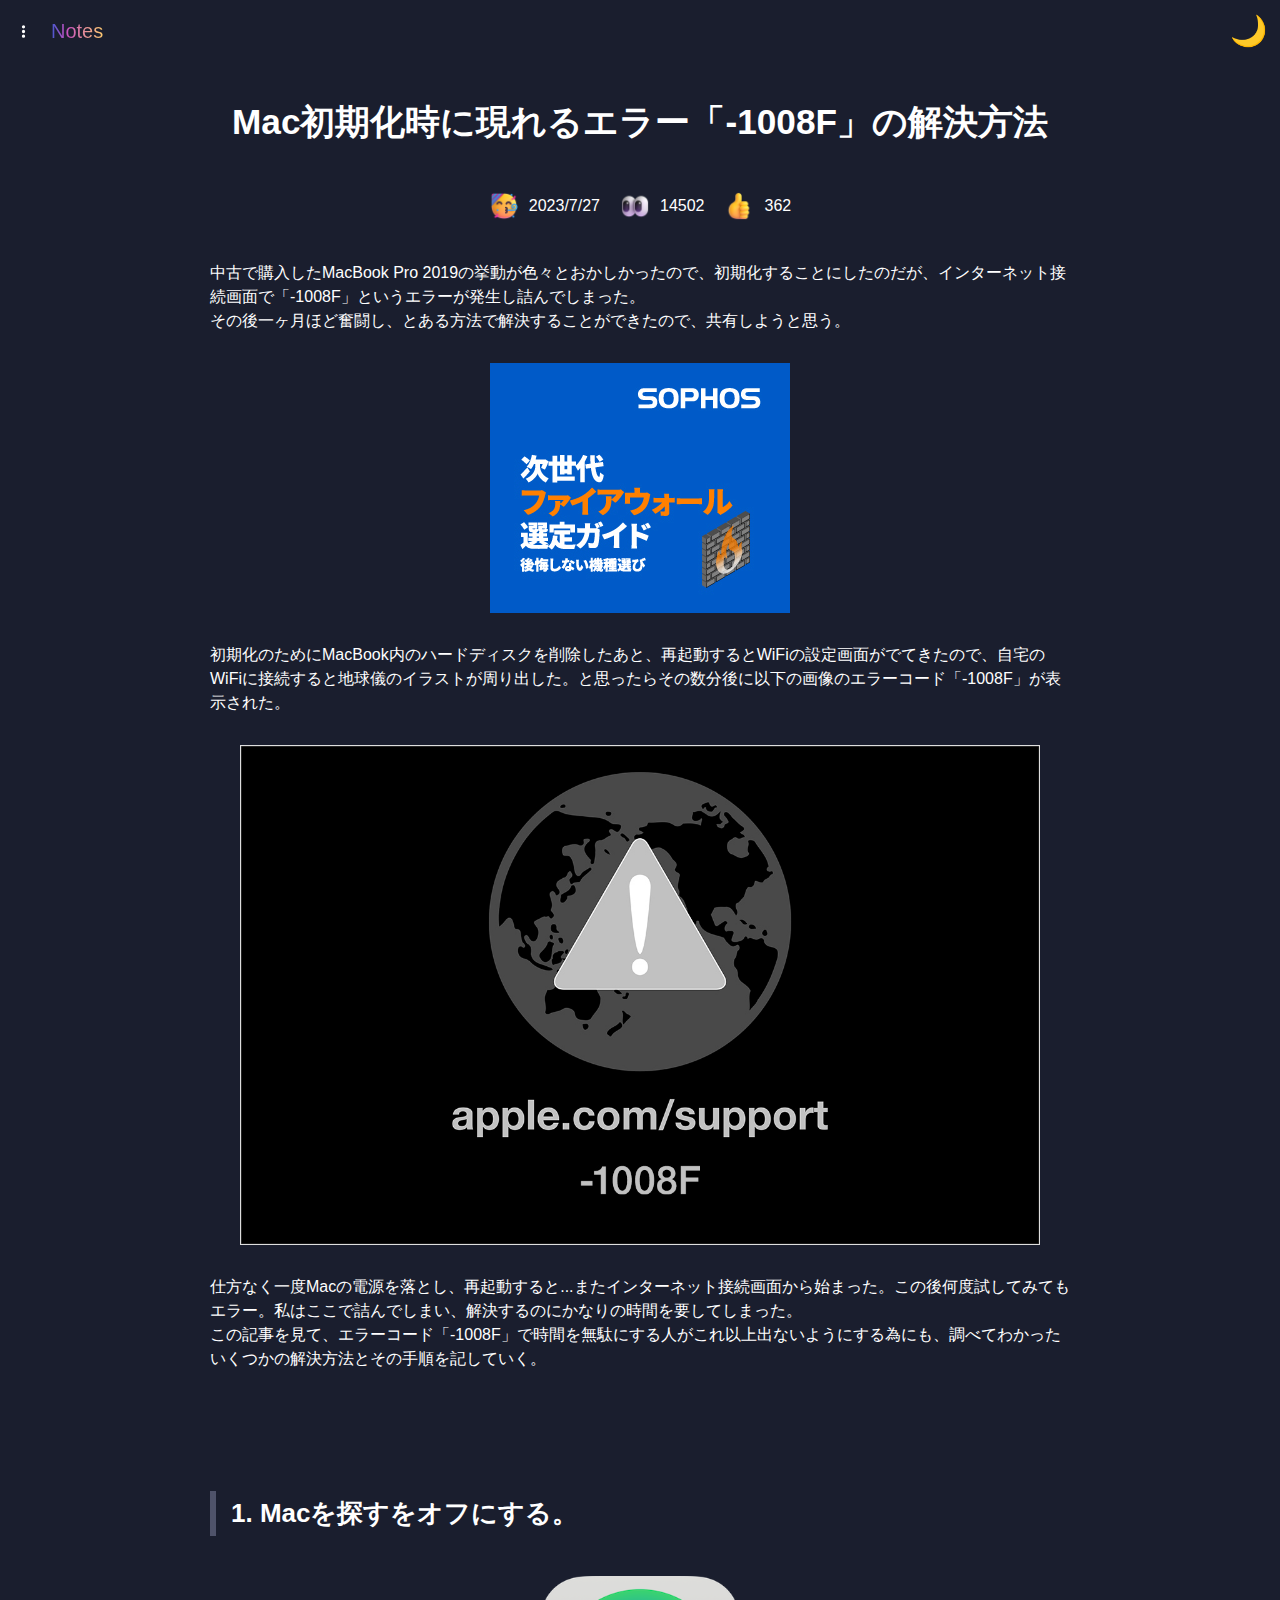
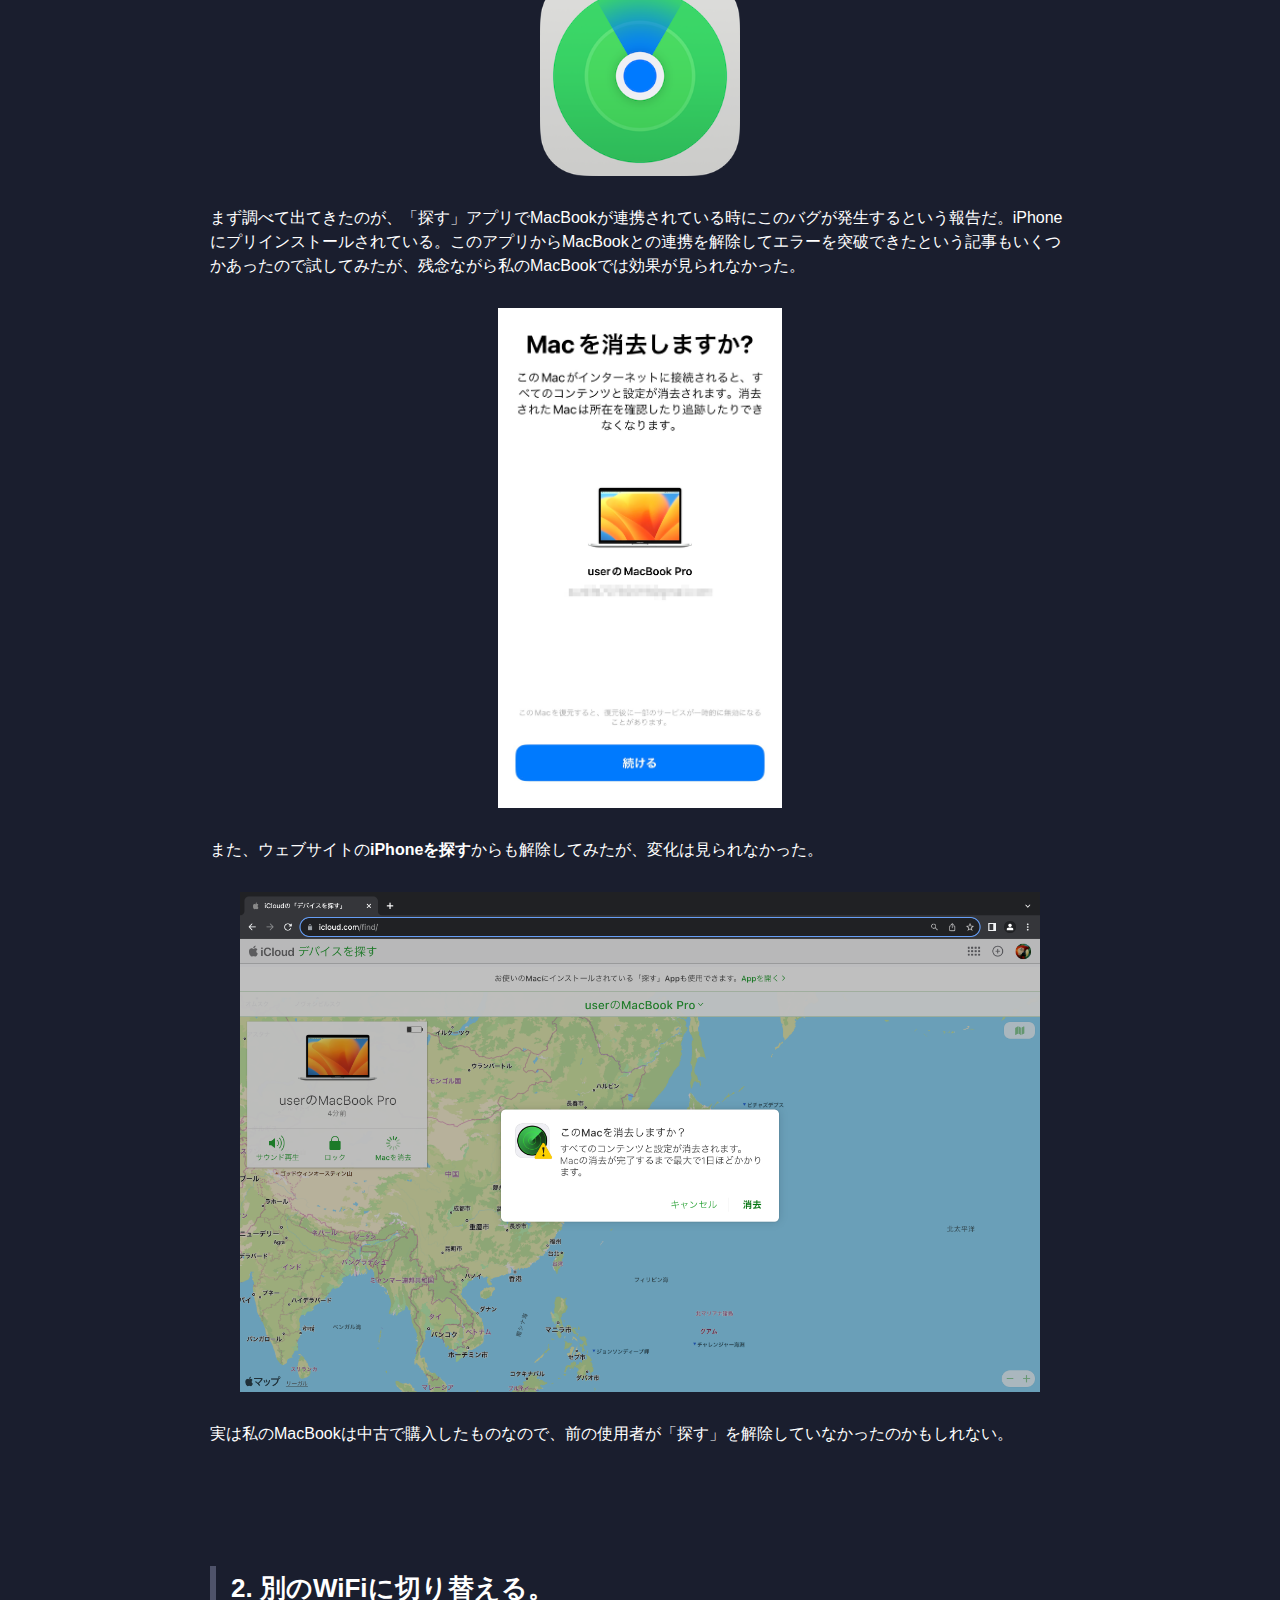
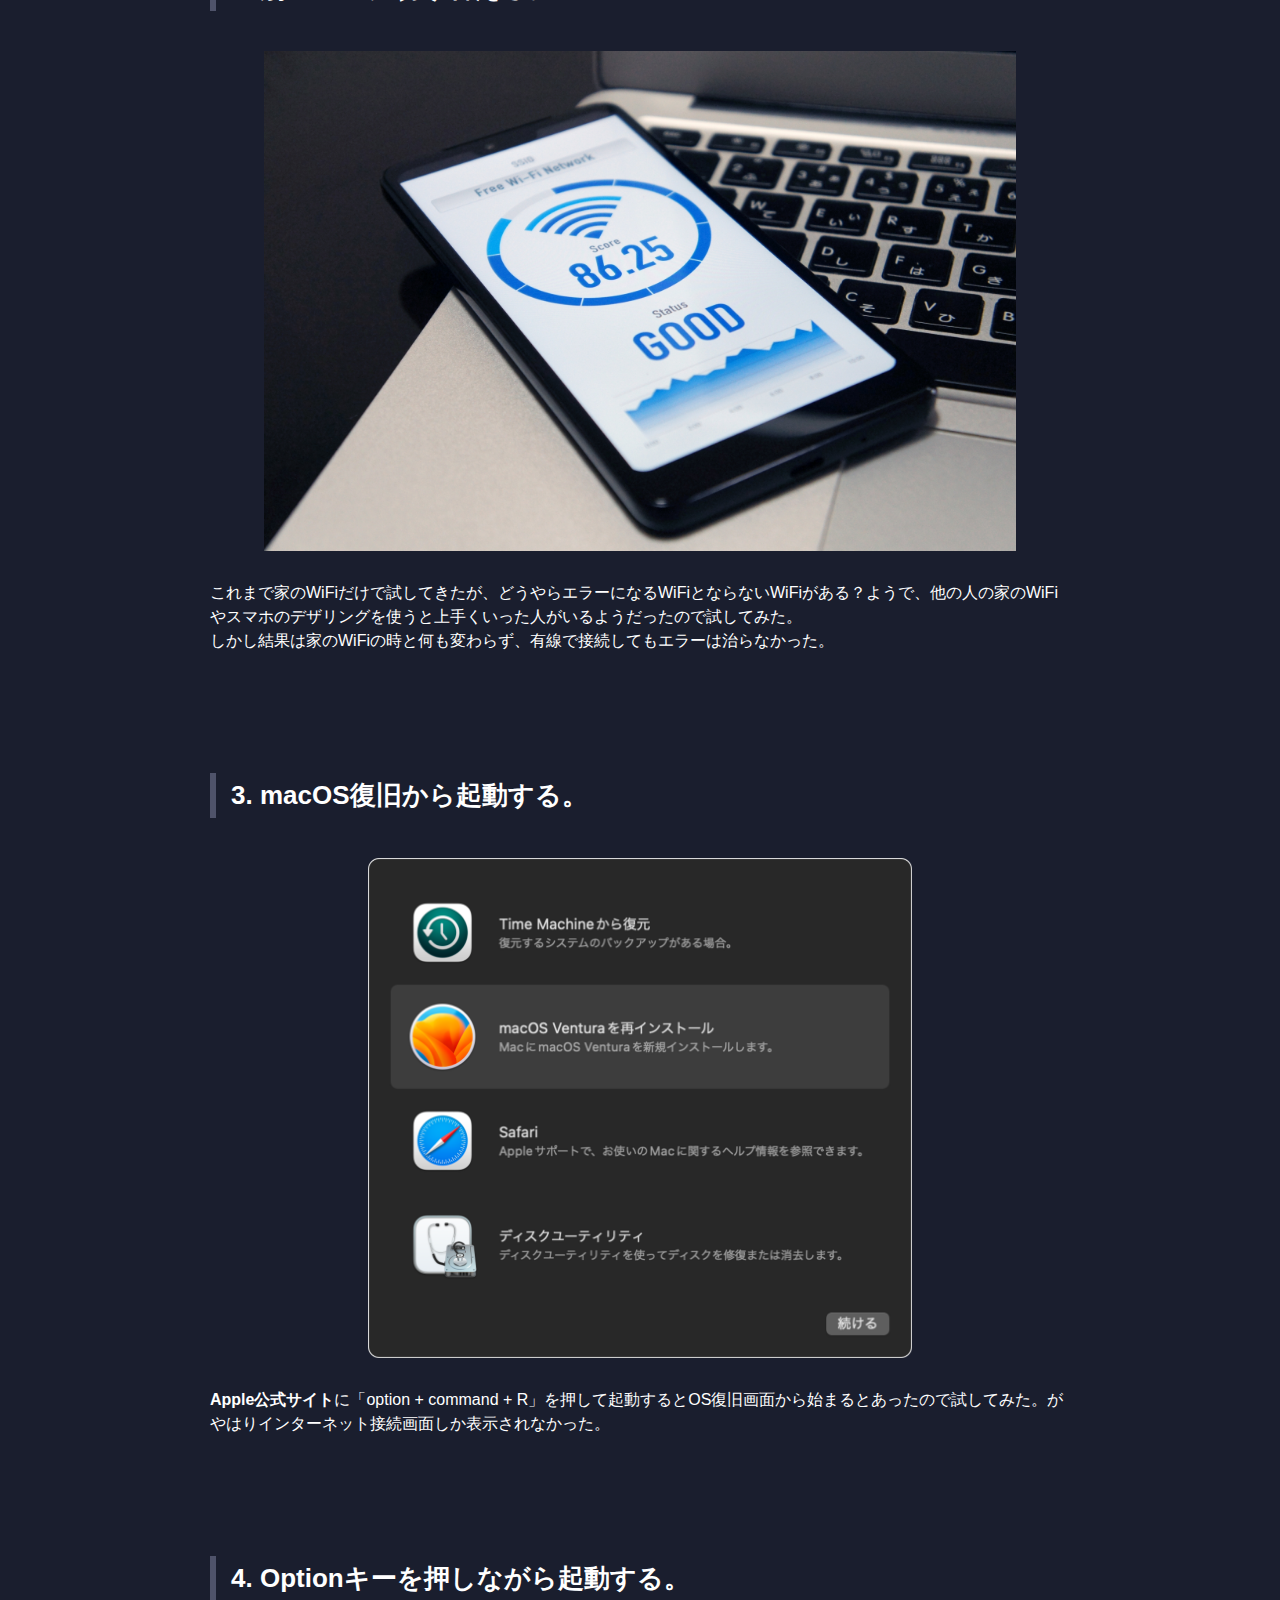
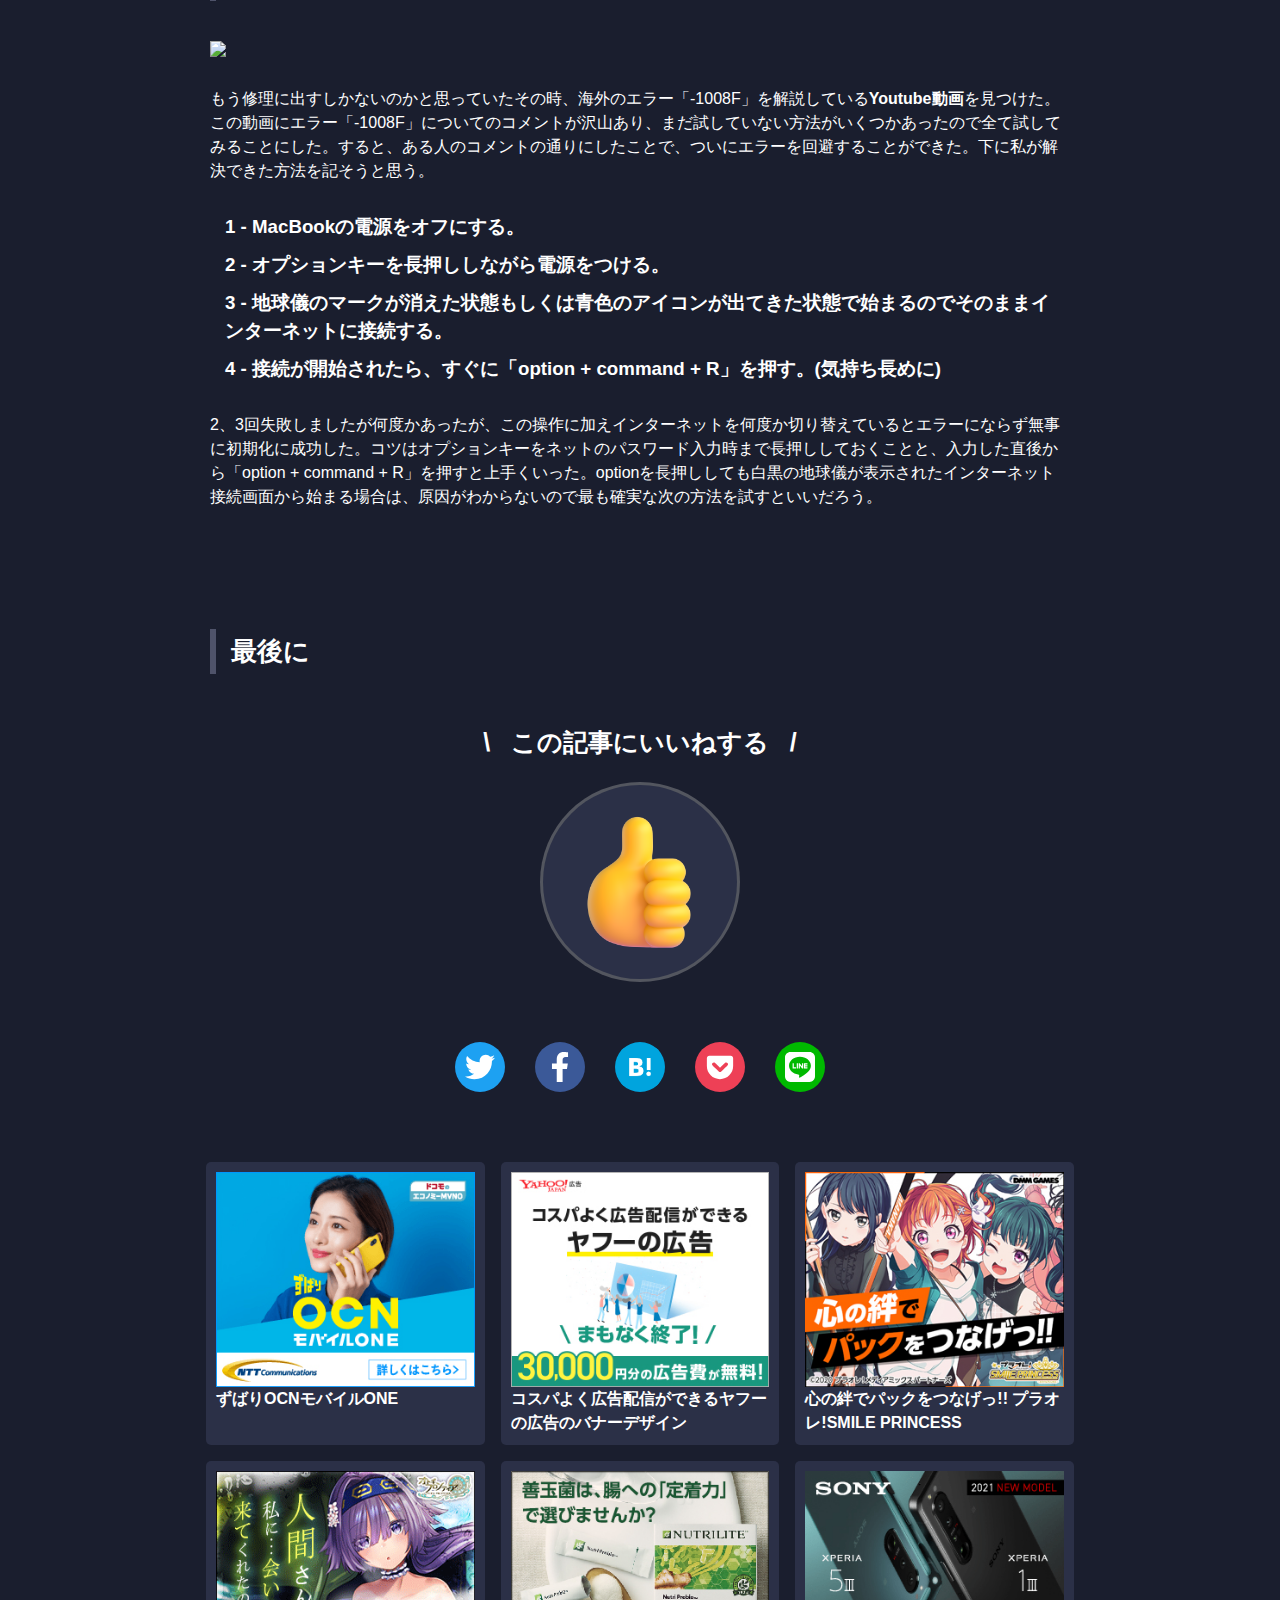
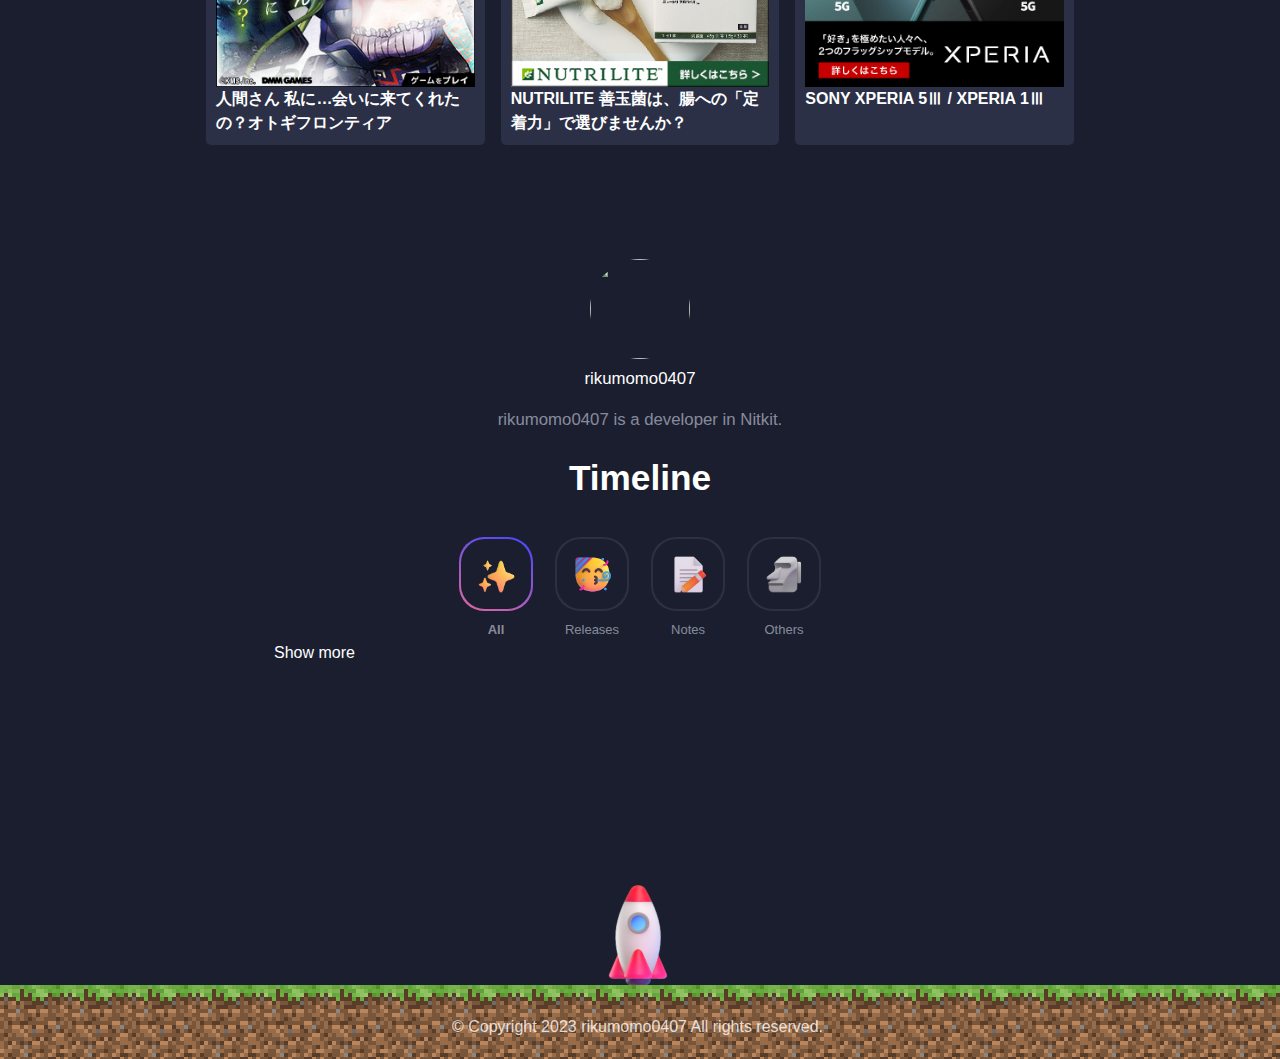
==== commit fc67c66e: "Add files via upload" ====
--- a/test/index.html
+++ b/test/index.html
@@ -34,8 +34,8 @@
             <input type="checkbox" id="menu-button">
             <label id="menu-label" for="menu-button">
                 <div id="menuicon"><img src="images/svg/menu.svg"></div>
-                <div id="usericon"><img src="https://avatars.githubusercontent.com/rikumomo0407"></div>
-                <div id="username"><span>rikumomo0407</span></div>
+                <!-- <div id="usericon"><img src="images/png/memo_3d.png"></div> -->
+                <div id="username"><span class="gradation">Notes</span></div>
             </label>
             <div id="index">
                 <ul>
@@ -56,12 +56,13 @@
         </div>
     </header>
     <div id="content">
-        <h1>Mac初期化時に現れるエラー「-1008F」の解決方法</h1>
-        <div id="notes-info">
-            <div>2023/7/27</div>
-            <div><img src="https://avatars.githubusercontent.com/rikumomo0407"><span>rikumomo0407</span></div>
-            <div><img src="images/png/eyes_3d.png"><span>14502</span></div>
-            <div><img src="images/png/thumbs_up_3d_default.png"><span>362</span></div>
+        <div id="headline">
+            <h1>Mac初期化時に現れるエラー「-1008F」の解決方法</h1>
+            <div id="note-info">
+                <div><img src="images/png/partying_face_3d.png"><time>2023/7/27</time></div>
+                <div><img src="images/png/eyes_3d.png"><span>14502</span></div>
+                <div><img src="images/png/thumbs_up_3d_default.png"><span>362</span></div>
+            </div>
         </div>
         <article>
             <div>中古で購入したMacBook Pro 2019の挙動が色々とおかしかったので、初期化することにしたのだが、インターネット接続画面で「-1008F」というエラーが発生し詰んでしまった。<br>その後一ヶ月ほど奮闘し、とある方法で解決することができたので、共有しようと思う。</div>
@@ -70,7 +71,7 @@
             <div class="image"><img src="images/elements/error.jpeg" alt="エラー「-1008F」が表示される"></div>
             <div>仕方なく一度Macの電源を落とし、再起動すると...またインターネット接続画面から始まった。この後何度試してみてもエラー。私はここで詰んでしまい、解決するのにかなりの時間を要してしまった。<br>この記事を見て、エラーコード「-1008F」で時間を無駄にする人がこれ以上出ないようにする為にも、調べてわかったいくつかの解決方法とその手順を記していく。</div>
             <h2>1. Macを探すをオフにする。</h2>
-            <div class="image"><img src="images/elements/find-icon.png" alt="「探す」アプリのアイコン"></div>
+            <div class="image"><img src="images/elements/find-icon.png" width="200px" alt="「探す」アプリのアイコン"></div>
             <div>まず調べて出てきたのが、「探す」アプリでMacBookが連携されている時にこのバグが発生するという報告だ。iPhoneにプリインストールされている。このアプリからMacBookとの連携を解除してエラーを突破できたという記事もいくつかあったので試してみたが、残念ながら私のMacBookでは効果が見られなかった。</div>
             <div class="image"><img src="images/elements/find-iphone.jpg" alt="iPhoneの「探す」アプリでMacBookを解除している"></div>
             <div>また、ウェブサイトの<a href="https://www.icloud.com/find/">iPhoneを探す</a>からも解除してみたが、変化は見られなかった。</div>
@@ -83,6 +84,7 @@
             <div class="image"><img src="images/elements/recovery-mode.png" alt="リカバリーモードの画面"></div>
             <div><a>Apple公式サイト</a>に「option + command + R」を押して起動するとOS復旧画面から始まるとあったので試してみた。がやはりインターネット接続画面しか表示されなかった。</div>
             <h2>4. Optionキーを押しながら起動する。</h2>
+            <div class="image"><img src="images/png/desktop-wallpaper-ultrawide-monitor-ultra-wide-monitor.jpg"></div>
             <div>もう修理に出すしかないのかと思っていたその時、海外のエラー「-1008F」を解説している<a href="https://youtu.be/BBp89AqV3jI">Youtube動画</a>を見つけた。この動画にエラー「-1008F」についてのコメントが沢山あり、まだ試していない方法がいくつかあったので全て試してみることにした。すると、ある人のコメントの通りにしたことで、ついにエラーを回避することができた。下に私が解決できた方法を記そうと思う。</div>
             <h3>1 - MacBookの電源をオフにする。</h3>
             <h3>2 - オプションキーを長押ししながら電源をつける。</h3>
@@ -98,14 +100,14 @@
     <div id="reaction">
         <div>&#92;&nbsp;&nbsp;&nbsp;この記事にいいねする&nbsp;&nbsp;&nbsp;/</div>
         <input type="checkbox" id="good">
-        <label for="good" id="good-button"><img src="images/png/thumbs_up_3d_default.png"></label>
+        <label for="good" id="good-button"><img src="images/png/thumbs_up_3d_default.png" alt="いいねボタン"></label>
     </div>
     <div id="share">
-        <a id="twitter" href=""><img src="images/svg/twitter.svg"></a>
-        <a id="facebook" href=""><img src="images/svg/facebook-f.svg"></a>
-        <a id="hatena" href=""><img src="images/svg/hatenabookmark_symbolmark.png"></a>
-        <a id="pocket" href=""><img src="images/svg/get-pocket.svg"></a>
-        <a id="line" href=""><img src="images/svg/line.svg"></a>
+        <a id="twitter" href="https://twitter.com/share?url=https://github.com/&text=Mac初期化時に現れるエラー「-1008F」の解決方法"><img src="images/svg/twitter.svg" alt="twitterのアイコン"></a>
+        <a id="facebook" href="https://www.facebook.com/share.php?u=https://github.com/&t=Mac初期化時に現れるエラー「-1008F」の解決方法"><img src="images/svg/facebook-f.svg" alt="facebookのアイコン"></a>
+        <a id="hatena" href="http://b.hatena.ne.jp/entry/https://github.com/"><img src="images/svg/hatenabookmark_symbolmark.png" alt="はてなブログのアイコン"></a>
+        <a id="pocket" href="http://getpocket.com/edit?url=https://github.com/&title=Mac初期化時に現れるエラー「-1008F」の解決方法"><img src="images/svg/get-pocket.svg" alt="ポケットのアイコン"></a>
+        <a id="line" href="https://social-plugins.line.me/lineit/share?url=https://github.com/"><img src="images/svg/line.svg" alt="lineのアイコン"></a>
     </div>
     <div id="ads-list">
         <div class="ad-box"><a href=""><img src="images/elements/ads-list-1.png" alt="広告">ずばりOCNモバイルONE</a></div>
--- a/test/style.css
+++ b/test/style.css
@@ -41,6 +41,13 @@
     --font-bubble-color: #33374a;
 }
 
+.gradation {
+  background: linear-gradient(90deg, #4158D0, #C850C0 30%, #FFCC70);
+  background-clip: text;
+  -webkit-background-clip: text;
+  -webkit-text-fill-color: transparent;
+}
+
 a{
     color: #fff;
     text-decoration: none;
@@ -54,7 +61,6 @@
 }
 
 h1{
-    margin-top: 6rem;
     font-size: 2.2rem;
     text-align: center;
     margin-bottom: 32px;
@@ -121,7 +127,7 @@
 
 #username{
     margin-left: 10px;
-    font-size: 16px;
+    font-size: 20px;
     font-weight: 500;
 }
 
@@ -170,11 +176,11 @@
 #content{
     width: 100%;
     max-width: 900px;
-    margin: 0 auto 50px;
-    padding: 0 10px;
-}
-
-#notes-info{
+    margin: 6rem auto 50px;
+    padding: 0 20px;
+}
+
+#note-info{
     display: flex;
     justify-content: center;
     align-items: center;
@@ -182,24 +188,24 @@
     font-weight: 500;
 }
 
-#notes-info div{
-    display: flex;
-    margin: 2px 10px;
-}
-
-#notes-info img{
+#note-info div{
+    display: flex;
+    align-items: center;
+    margin: 10px 10px;
+}
+
+#headline img{
     width: 30px;
     margin-right: 10px;
-    border-radius: 50%;
 }
 
 article div{
     margin: 30px 0;
 }
 
-article .image img{
+article img{
+    max-height: 500px;
     margin: 0 auto;
-    max-height: 600px;
 }
 
 article .ad{
@@ -371,7 +377,7 @@
     width: 100%;
     max-width: 900px;
     margin: 0 auto;
-    padding: 50px 2rem 0;
+    padding: 50px 1rem 0;
 }
 
 .ad-box{
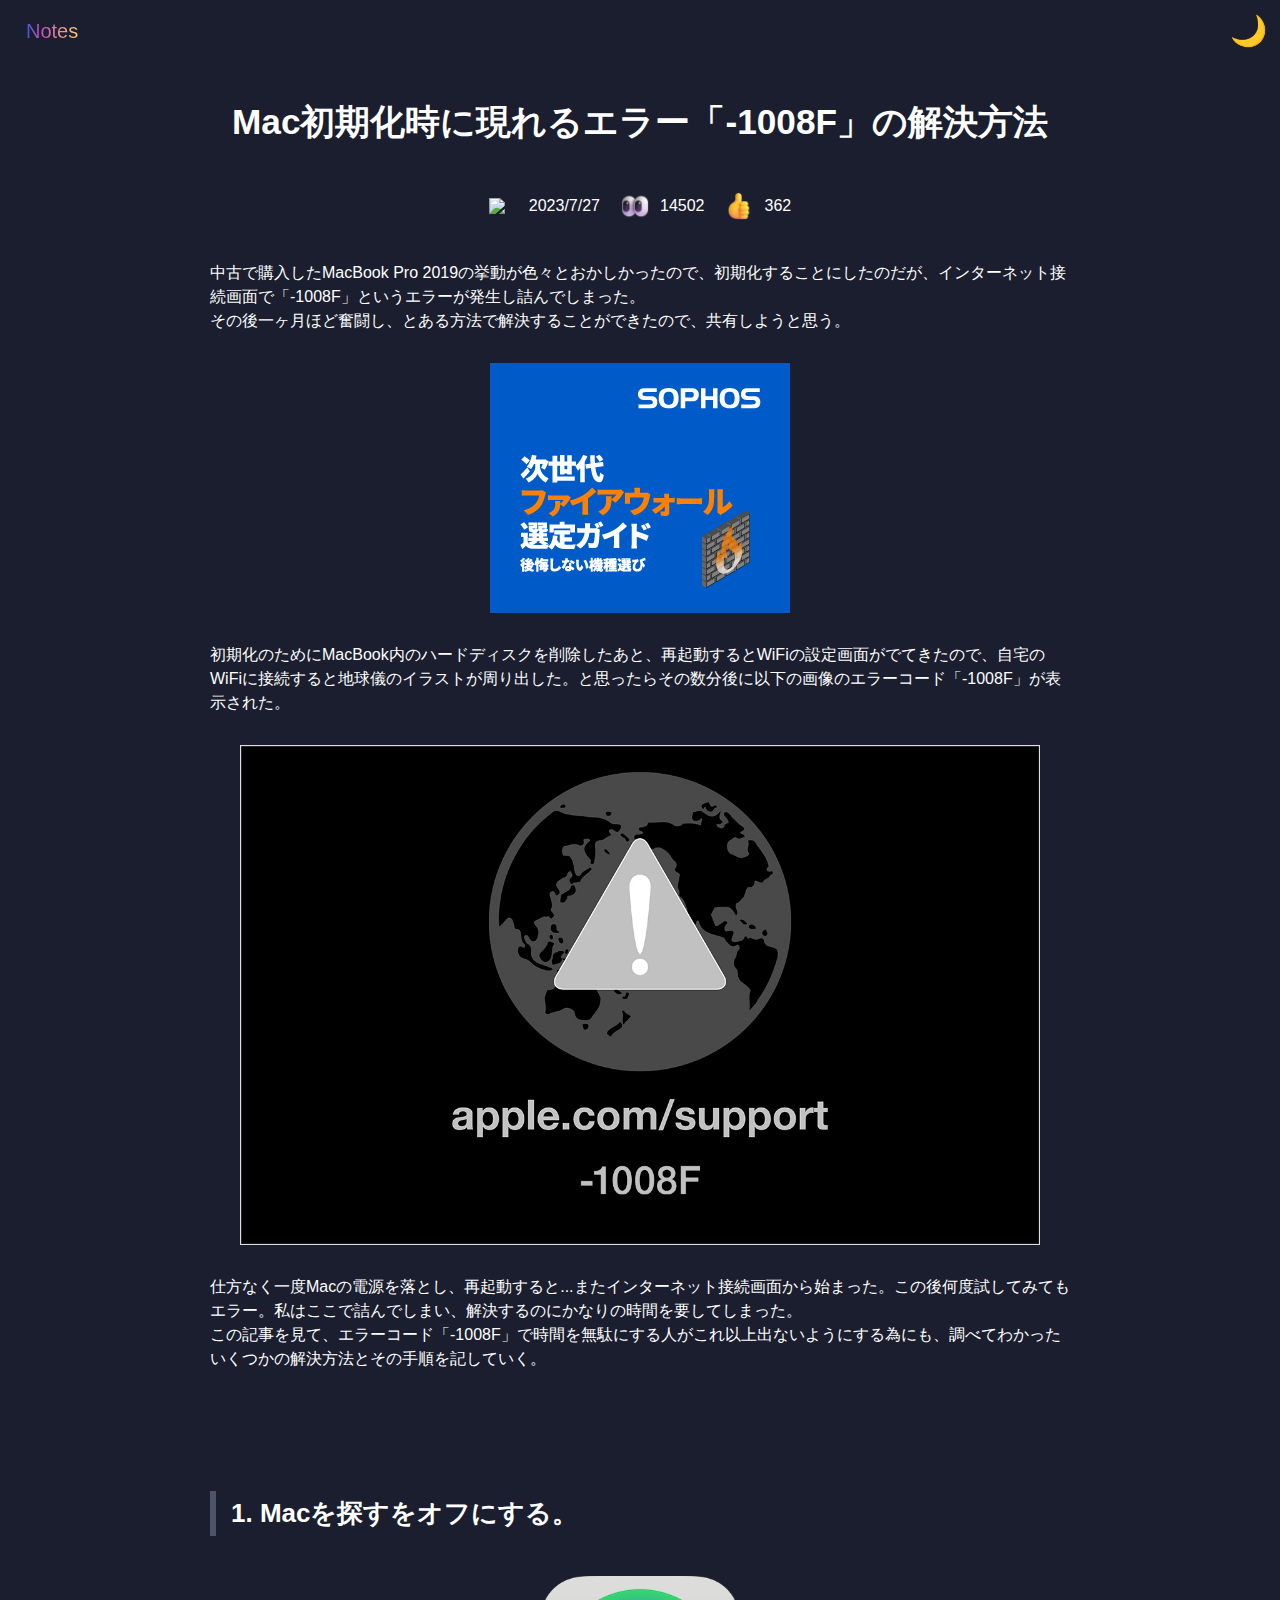
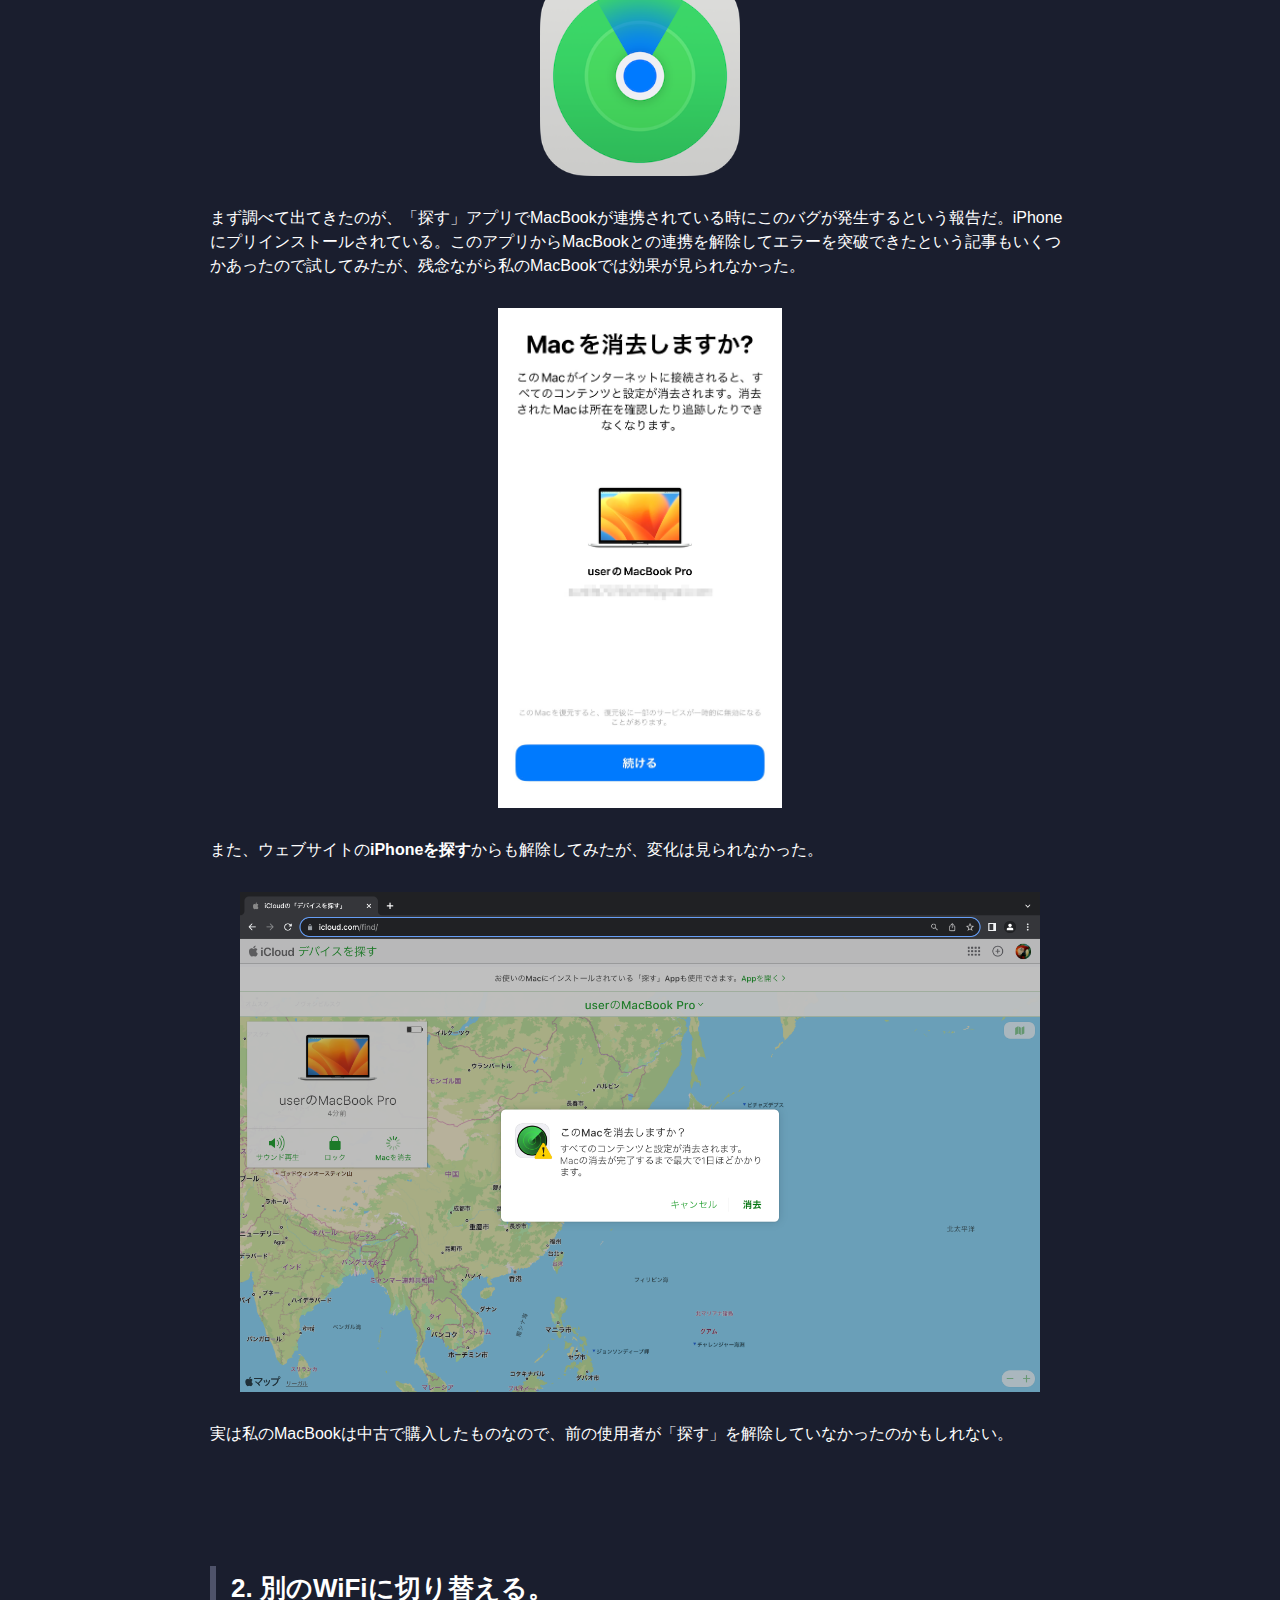
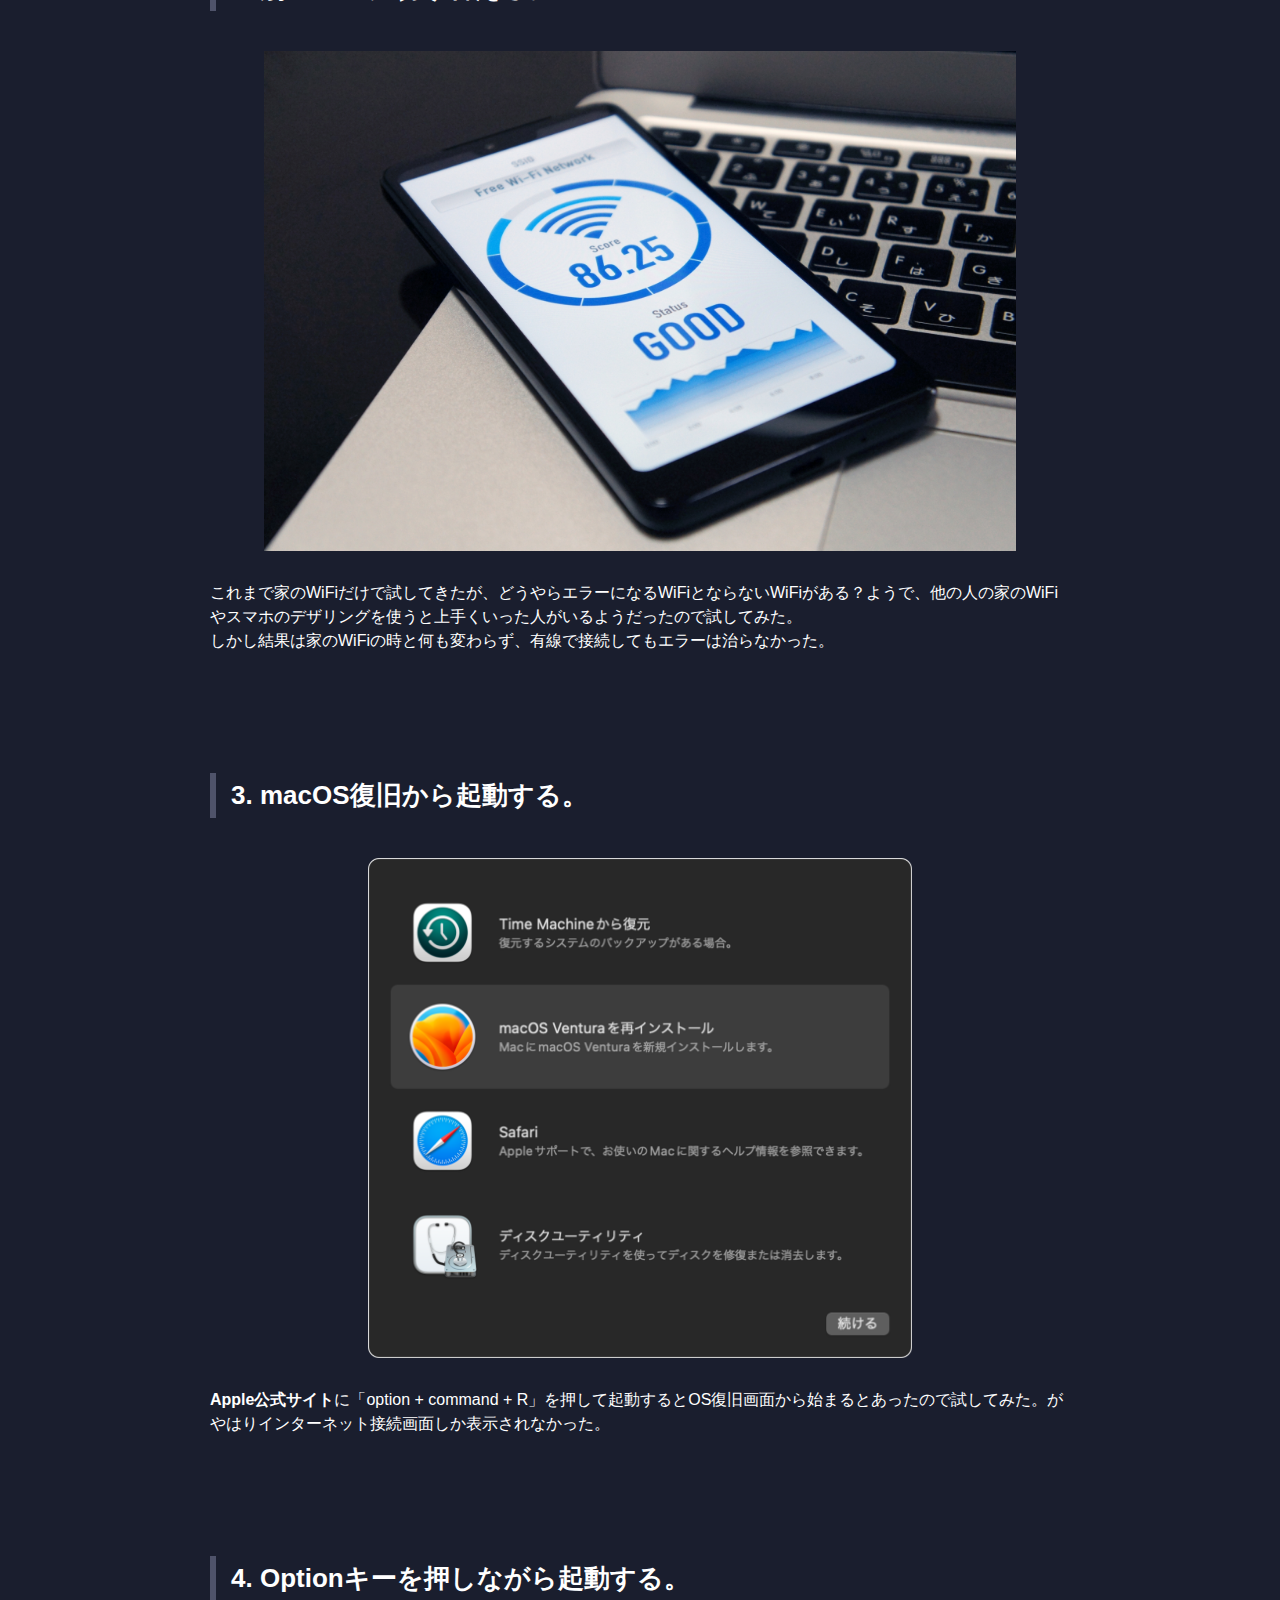
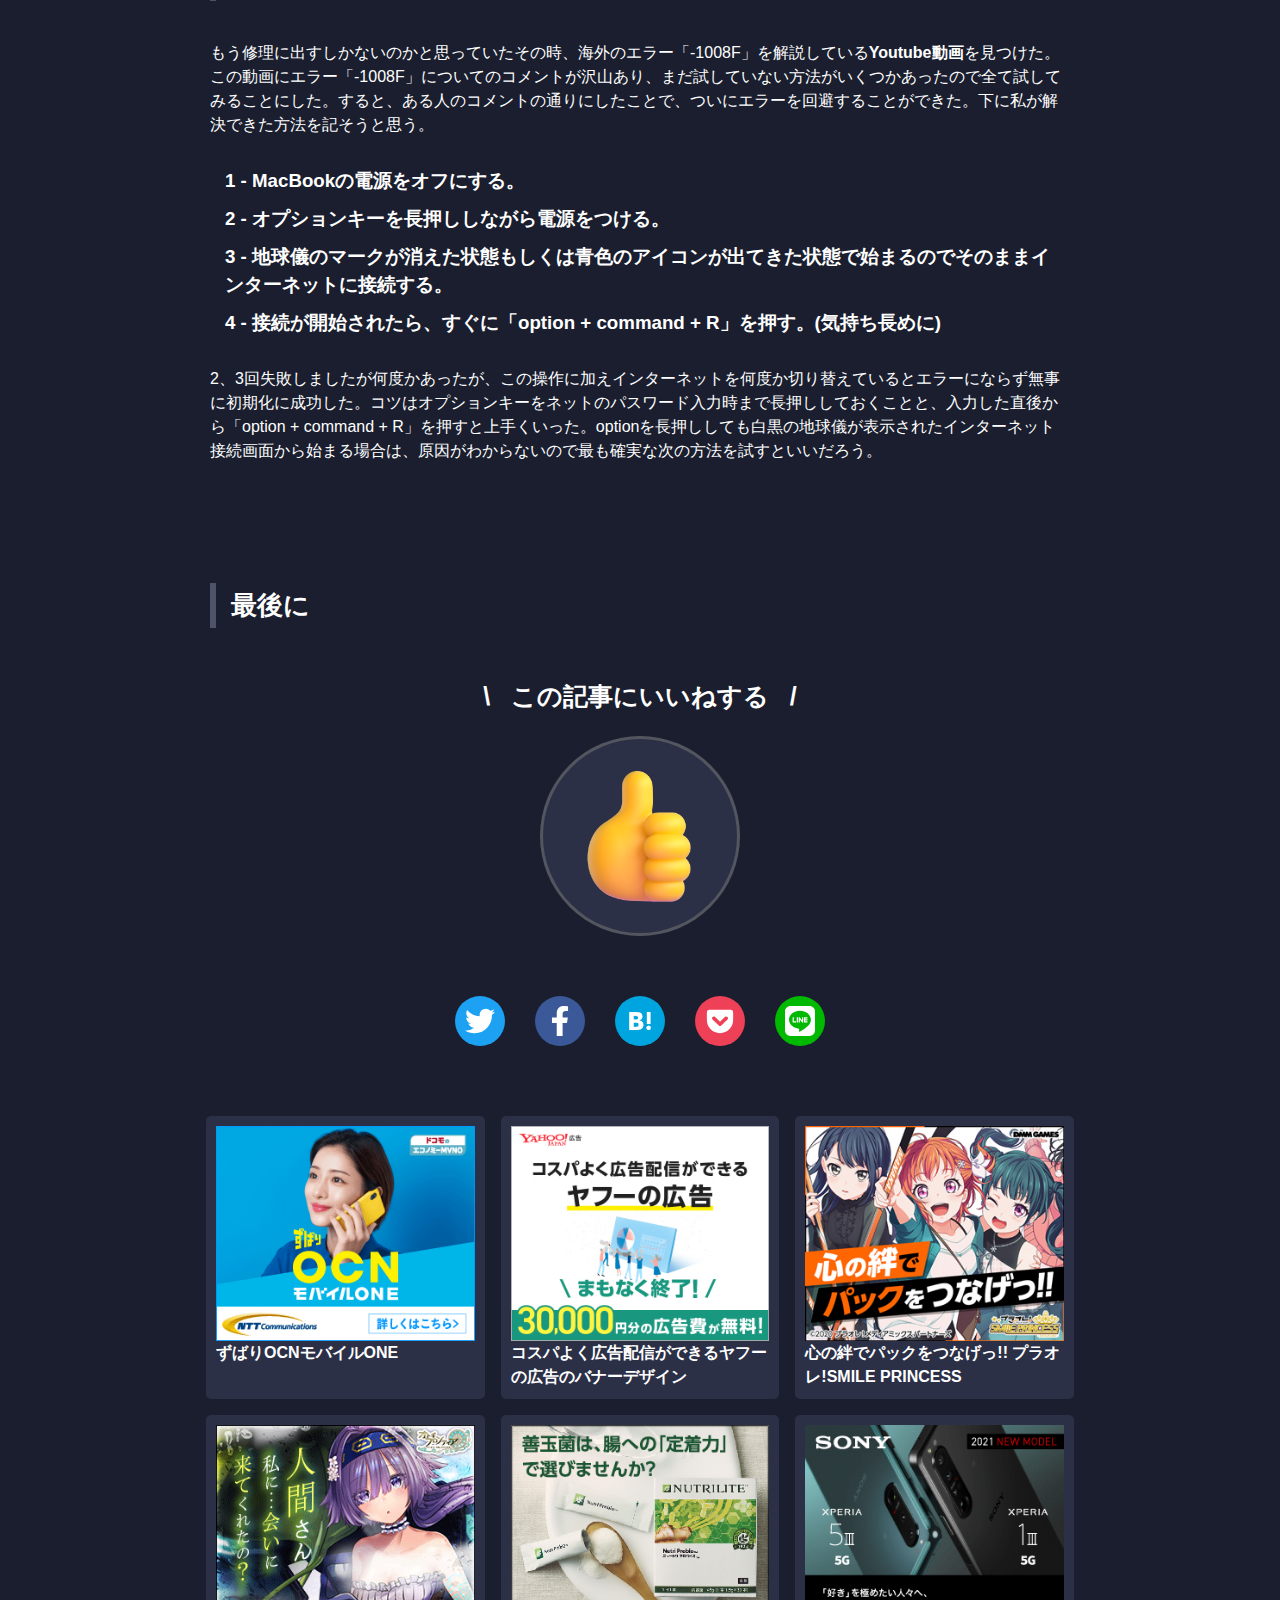
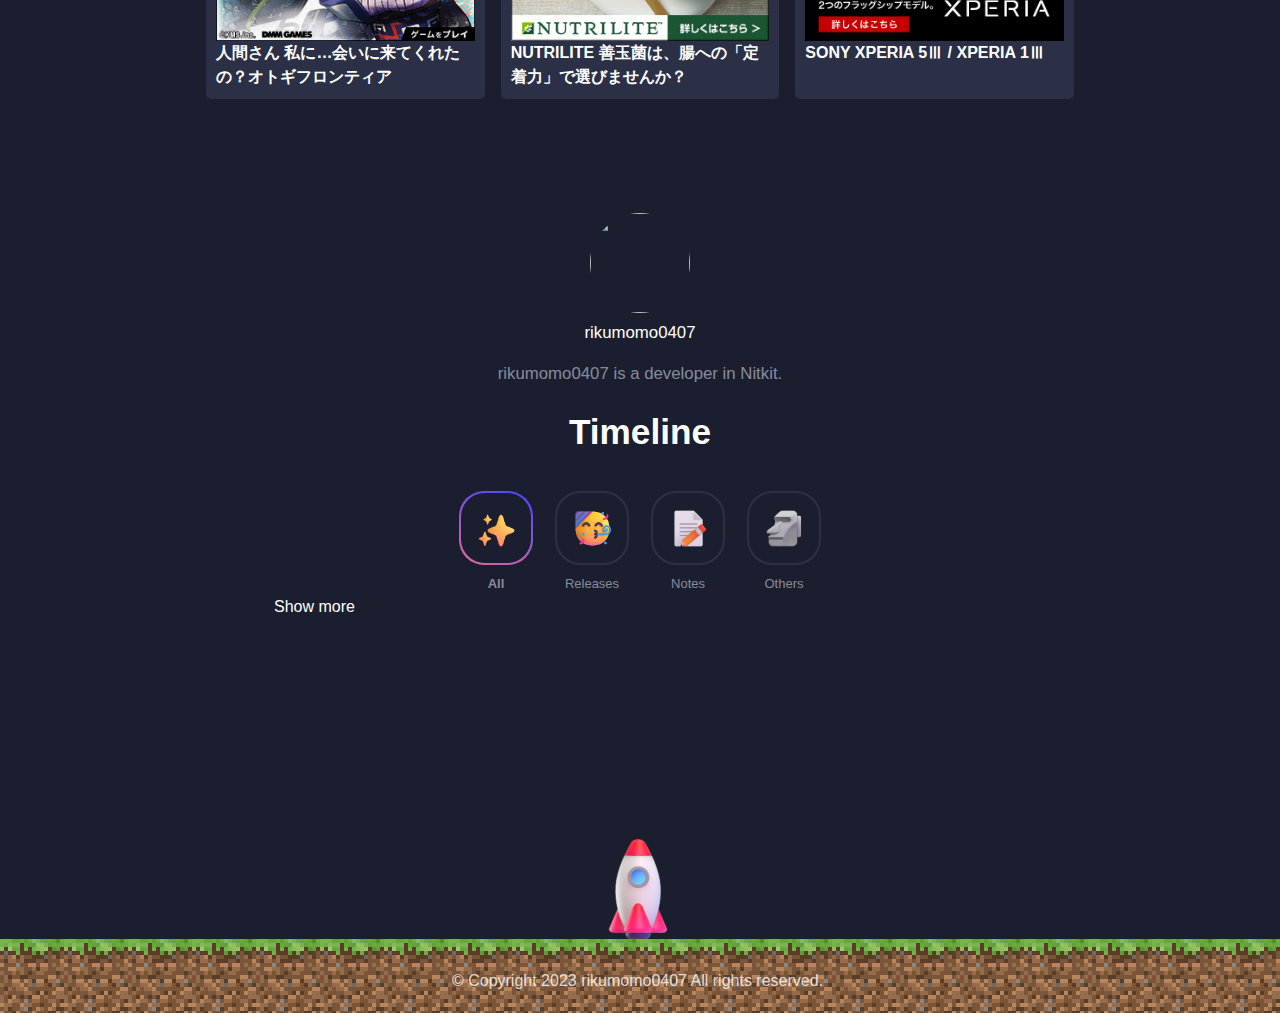
==== commit a75d4ca3: "Add files via upload" ====
--- a/test/index.html
+++ b/test/index.html
@@ -28,12 +28,12 @@
     <meta name="theme-color" content="#FFFFFF">
 </head>
 <body id="pagetop">
-    <script src="menu.js"></script>
-    <header>
+    <script src="header.js"></script>
+    <header id="header">
         <div id="menu">
             <input type="checkbox" id="menu-button">
             <label id="menu-label" for="menu-button">
-                <div id="menuicon"><img src="images/svg/menu.svg"></div>
+                <!-- <div id="menuicon"><img src="images/svg/menu.svg"></div> -->
                 <!-- <div id="usericon"><img src="images/png/memo_3d.png"></div> -->
                 <div id="username"><span class="gradation">Notes</span></div>
             </label>
@@ -50,7 +50,6 @@
             </div>
         </div>
         <div id="darkmode">
-            <script src="darkmode.js"></script>
             <input type="checkbox" id="mode-button">
             <label id="rotate" for="mode-button"></label>
         </div>
@@ -59,7 +58,7 @@
         <div id="headline">
             <h1>Mac初期化時に現れるエラー「-1008F」の解決方法</h1>
             <div id="note-info">
-                <div><img src="images/png/partying_face_3d.png"><time>2023/7/27</time></div>
+                <div><img src="images/png/calendar_3d.png"><time>2023/7/27</time></div>
                 <div><img src="images/png/eyes_3d.png"><span>14502</span></div>
                 <div><img src="images/png/thumbs_up_3d_default.png"><span>362</span></div>
             </div>
@@ -84,7 +83,6 @@
             <div class="image"><img src="images/elements/recovery-mode.png" alt="リカバリーモードの画面"></div>
             <div><a>Apple公式サイト</a>に「option + command + R」を押して起動するとOS復旧画面から始まるとあったので試してみた。がやはりインターネット接続画面しか表示されなかった。</div>
             <h2>4. Optionキーを押しながら起動する。</h2>
-            <div class="image"><img src="images/png/desktop-wallpaper-ultrawide-monitor-ultra-wide-monitor.jpg"></div>
             <div>もう修理に出すしかないのかと思っていたその時、海外のエラー「-1008F」を解説している<a href="https://youtu.be/BBp89AqV3jI">Youtube動画</a>を見つけた。この動画にエラー「-1008F」についてのコメントが沢山あり、まだ試していない方法がいくつかあったので全て試してみることにした。すると、ある人のコメントの通りにしたことで、ついにエラーを回避することができた。下に私が解決できた方法を記そうと思う。</div>
             <h3>1 - MacBookの電源をオフにする。</h3>
             <h3>2 - オプションキーを長押ししながら電源をつける。</h3>
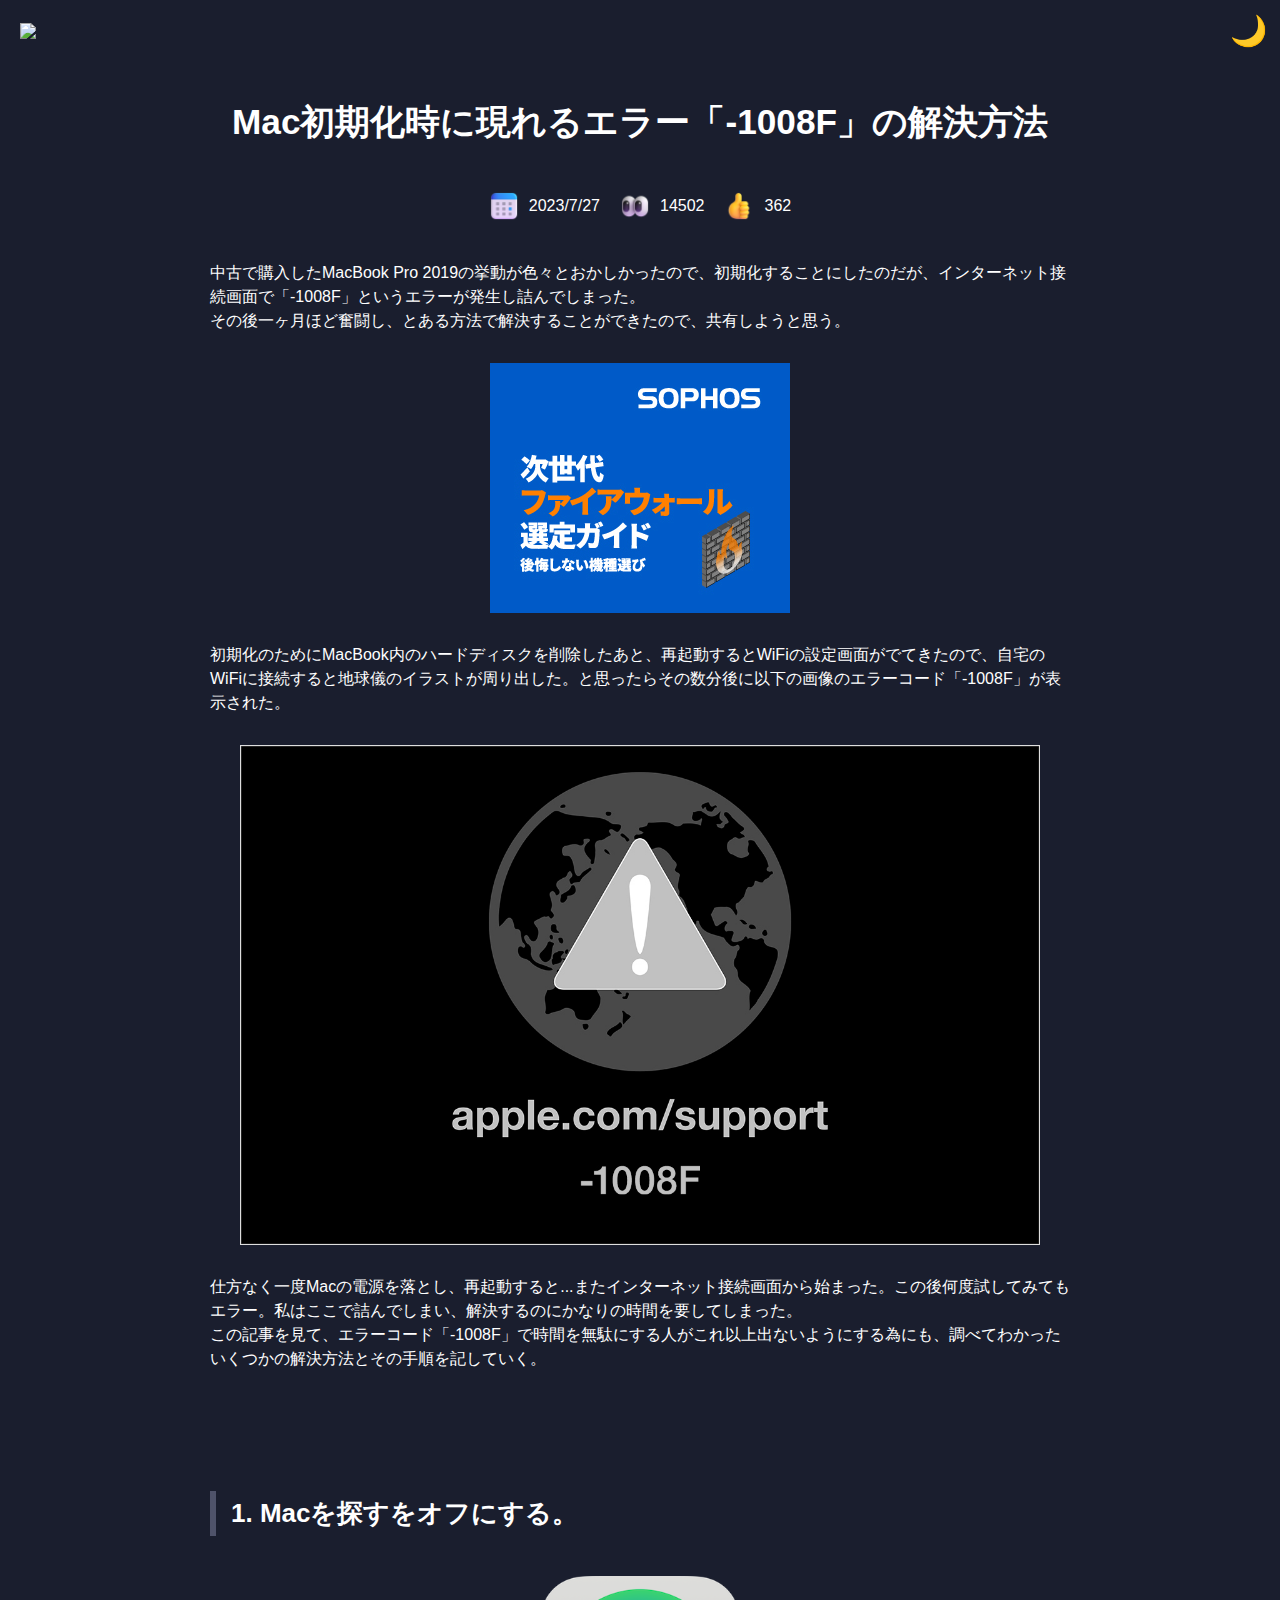
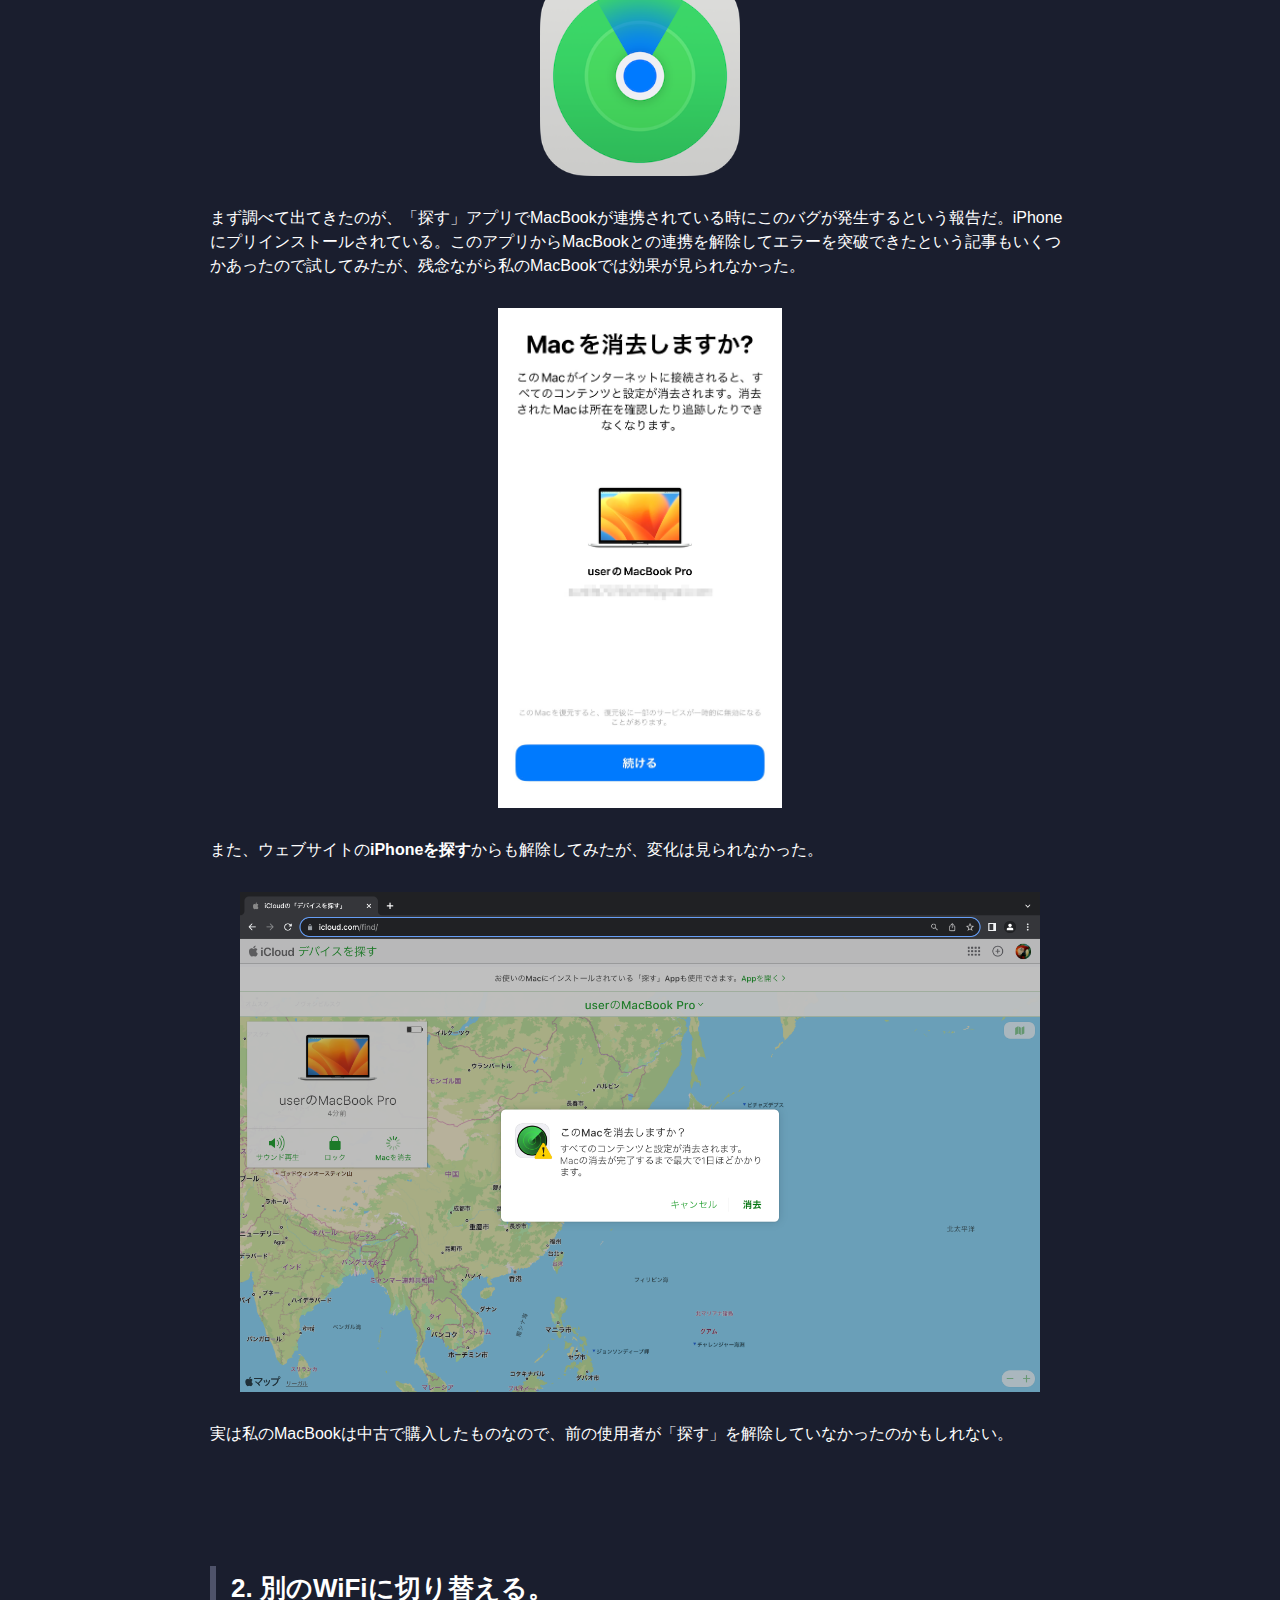
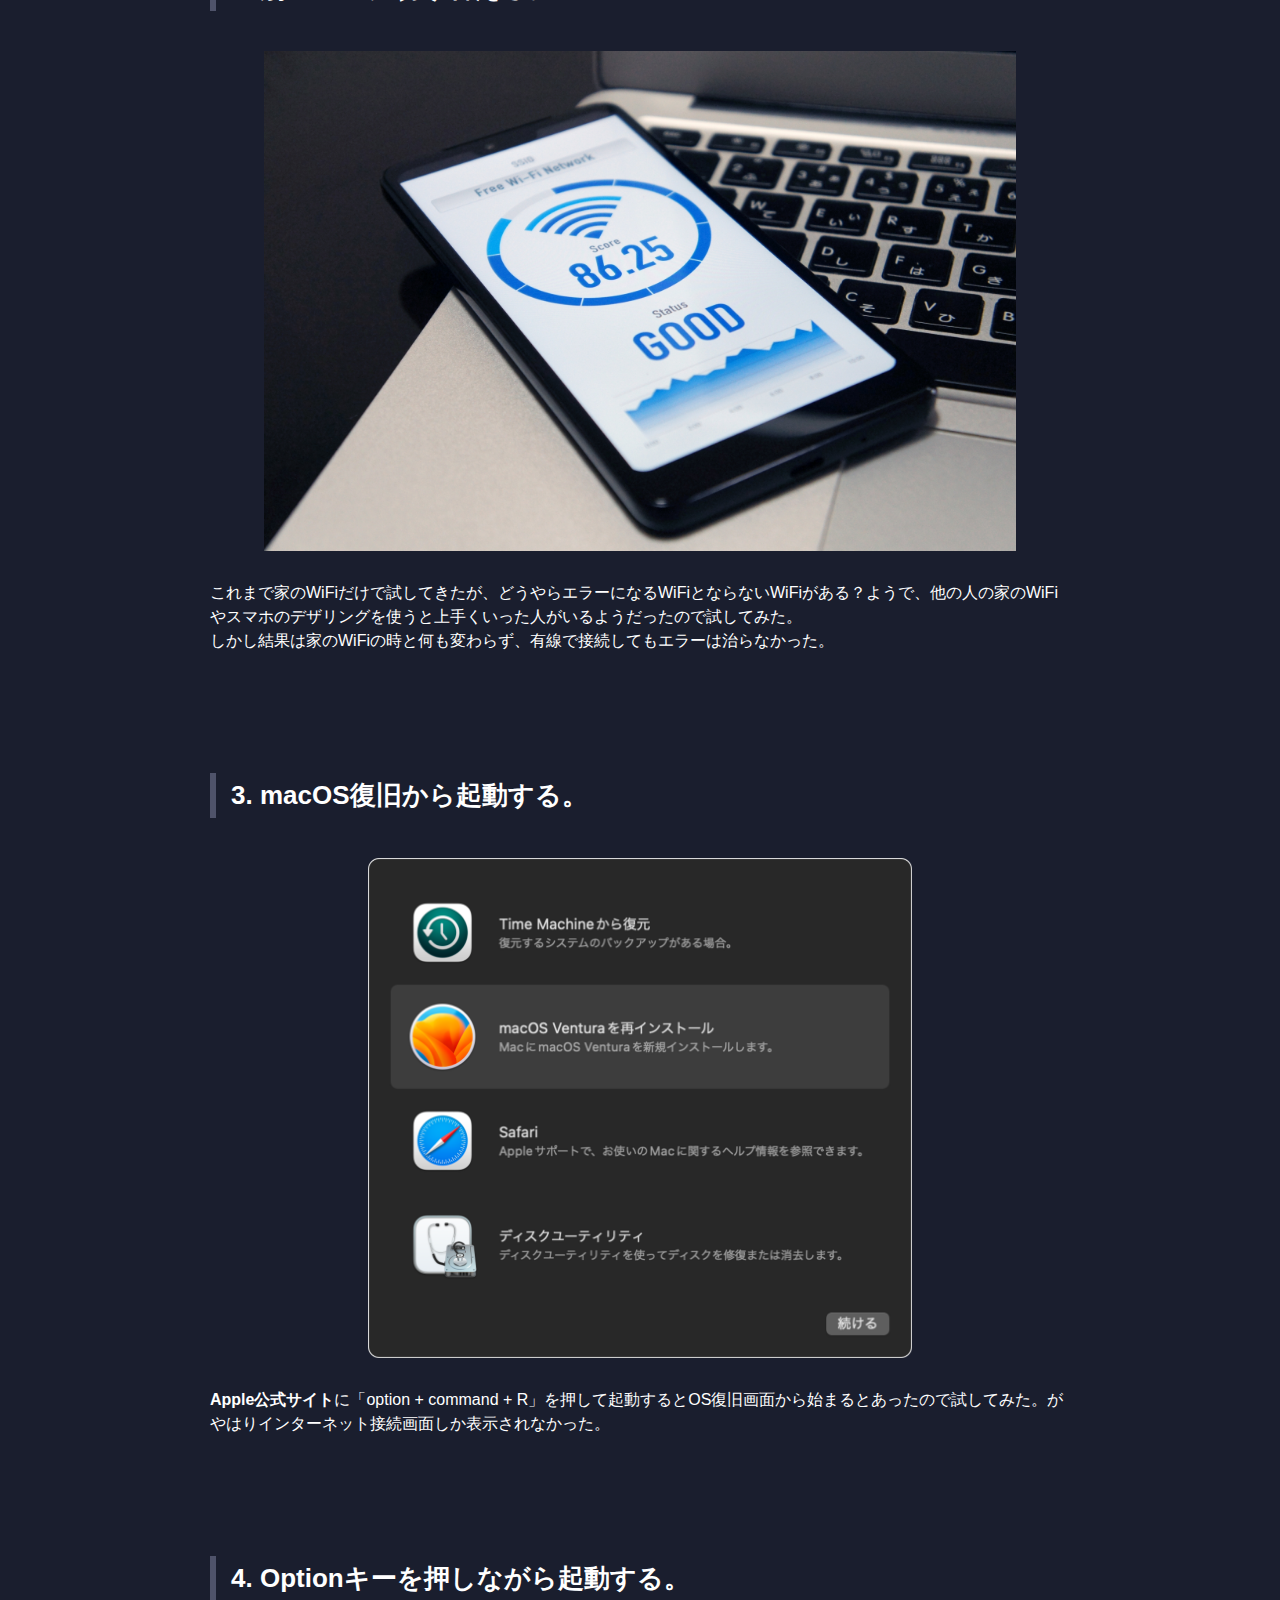
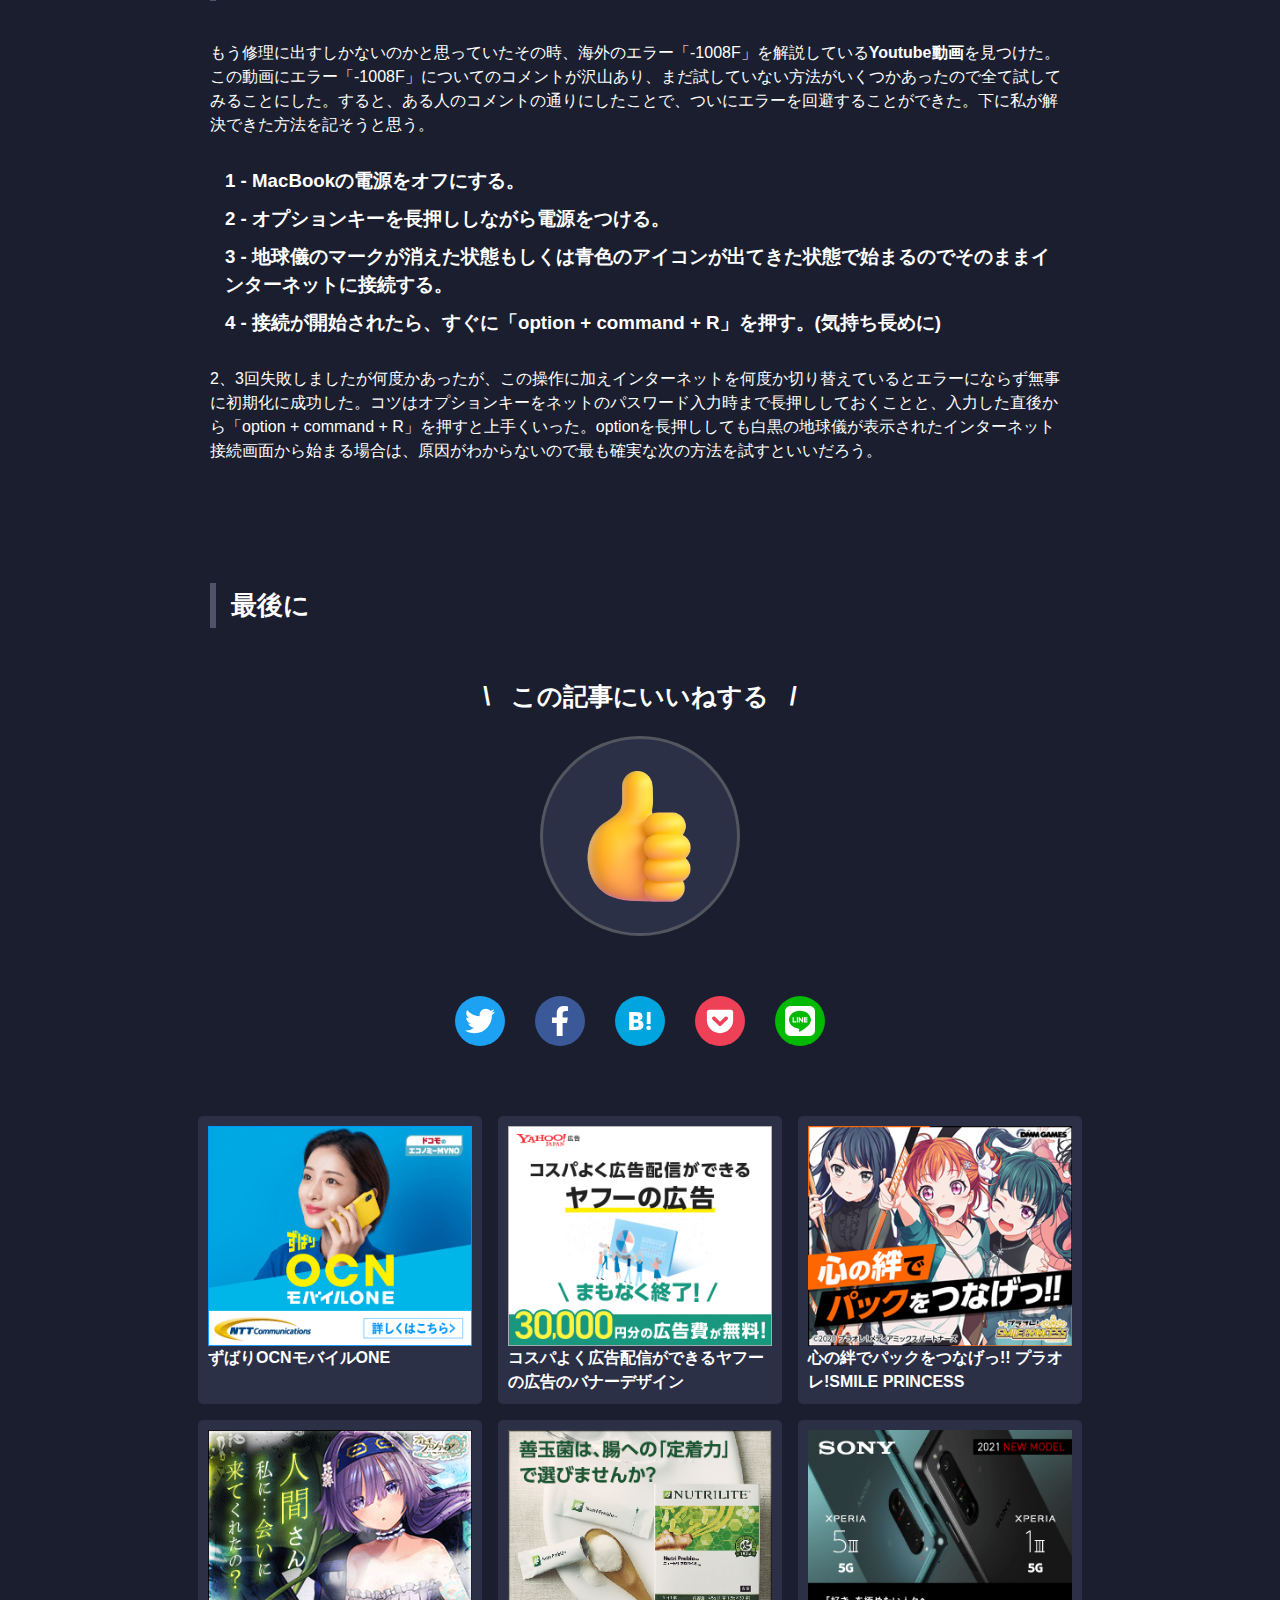
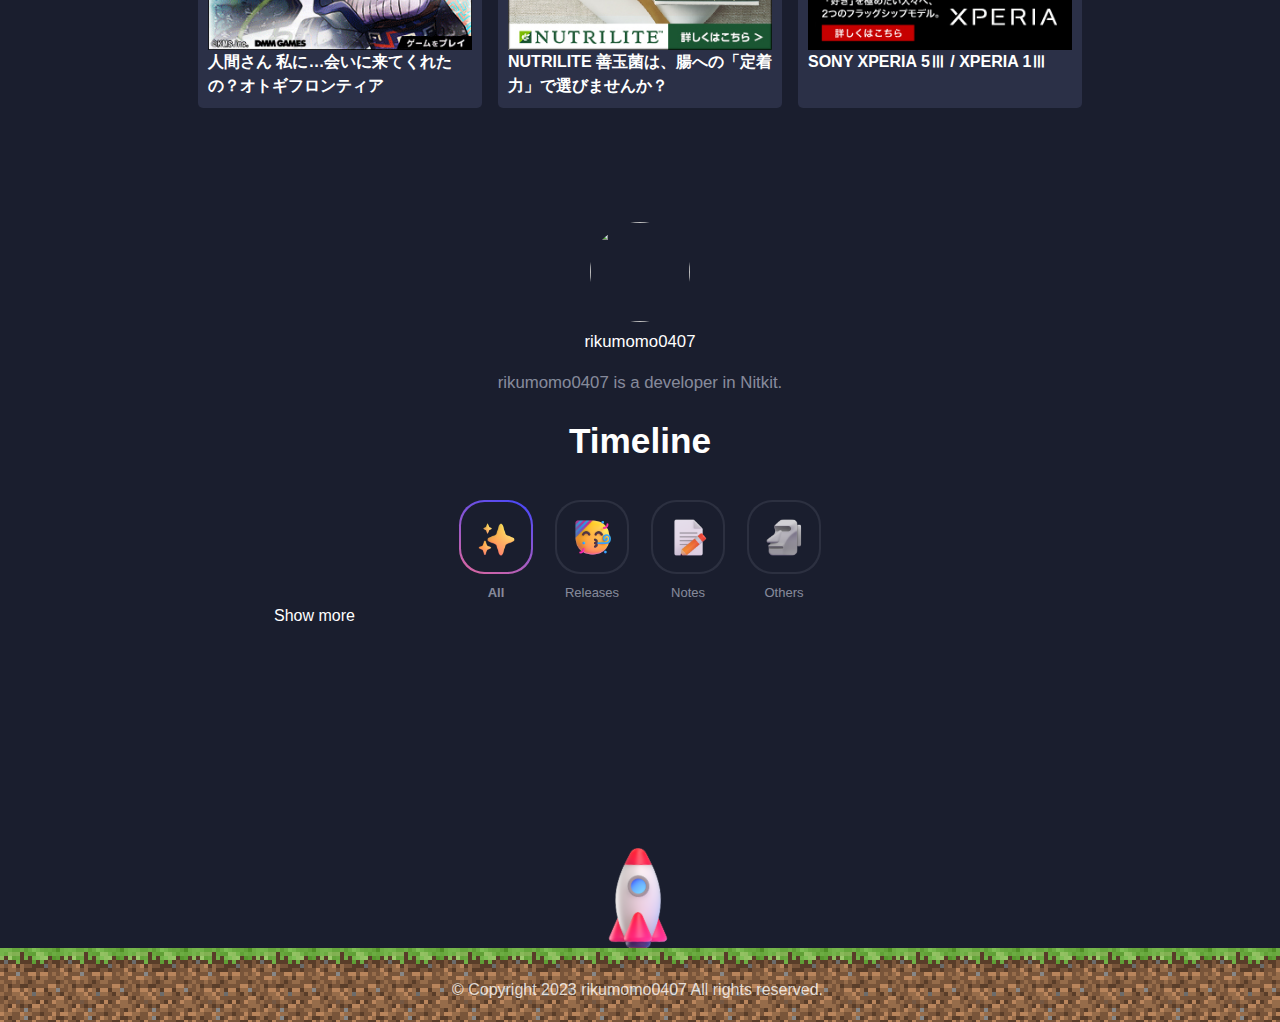
==== commit 6159d374: "Add files via upload" ====
--- a/test/index.html
+++ b/test/index.html
@@ -12,7 +12,7 @@
     <meta name="description" content="rikumomo0407's profile site.">
     <meta property="og:title" content="rikumomo0407's profile">
     <meta property="og:description" content="rikumomo0407's profile site.">
-    <meta property="og:image" content="https://avatars.githubusercontent.com/rikumomo0407">
+    <meta property="og:image" content="images/logo-icon.png">
     <meta property="og:image:alt" content="rikumomo0407's icon">
     <meta property="og:locale" content="ja_JP">
     <meta property="og:type" content="website">
@@ -21,22 +21,22 @@
     <meta name="twitter:site" content="@rikumomo0407" />
     <meta name="twitter:title" content="プロフィールサイトを開設しました" />
     <meta name="twitter:description" content="rikumomo0407のプロフィールサイトです。" />
-    <meta name="twitter:image" content="https://avatars.githubusercontent.com/rikumomo0407" />
+    <meta name="twitter:image" content="images/logo-icon.png" />
     <link rel="canonical" href="https://rikumomo0407.github.io/profile">
-    <link rel="icon" href="https://avatars.githubusercontent.com/rikumomo0407">
-    <link rel="apple-touch-icon" href="https://avatars.githubusercontent.com/rikumomo0407"/>
+    <link rel="icon" href="images/logo-circle.png">
+    <link rel="apple-touch-icon" href="images/logo-icon.png"/>
     <meta name="theme-color" content="#FFFFFF">
 </head>
 <body id="pagetop">
     <script src="header.js"></script>
     <header id="header">
         <div id="menu">
-            <input type="checkbox" id="menu-button">
-            <label id="menu-label" for="menu-button">
-                <!-- <div id="menuicon"><img src="images/svg/menu.svg"></div> -->
-                <!-- <div id="usericon"><img src="images/png/memo_3d.png"></div> -->
-                <div id="username"><span class="gradation">Notes</span></div>
-            </label>
+            <div id="logo">
+                <input type="checkbox" id="menu-button">
+                <label id="menu-label" for="menu-button">
+                    <img src="images/logo-simple.png">
+                </label>
+            </div>
             <div id="index">
                 <ul>
                     <li><a href="#pagetop">TOP</a></li>
--- a/test/style.css
+++ b/test/style.css
@@ -42,10 +42,12 @@
 }
 
 .gradation {
-  background: linear-gradient(90deg, #4158D0, #C850C0 30%, #FFCC70);
+  background: linear-gradient(90deg, #4058D1, #C850C0 30%, #FFCC70);
   background-clip: text;
   -webkit-background-clip: text;
   -webkit-text-fill-color: transparent;
+  font-family: Brush Script MT;
+  font-size: 34px;
 }
 
 a{
@@ -96,39 +98,33 @@
     position: fixed;
     top: -1px;
     width: 100%;
-    padding: 0 1rem;
     background-color: var(--bg-header-color);
     backdrop-filter: blur(16px);
     -webkit-backdrop-filter: blur(16px);
     z-index: 10;
-}
-
-#menu-label{
-    display: flex;
-    align-items: center;
-    width: 165px;
+    transform: translateY(0);
+    transition: transform .4s ease;
+}
+
+.header--unpinned {
+    transform: translateY(-150%);
+}
+
+#logo{
+    display: flex;
+    justify-content: left;
+    align-items: center;
     height: 24px;
     margin: 20px 0;
+}
+
+#menu-label{
     cursor: pointer;
-    
-}
-
-#menuicon img{
-    width: 15px;
-    height: 15px;
-    margin-right: 10px;
-}
-
-#usericon img{
-    width: 21px;
-    width: 21px;
-    border-radius: 50%;
-}
-
-#username{
-    margin-left: 10px;
-    font-size: 20px;
-    font-weight: 500;
+    margin-left: 20px;
+}
+
+#menu-label img{
+    max-height: 28px;
 }
 
 #index{
@@ -377,7 +373,7 @@
     width: 100%;
     max-width: 900px;
     margin: 0 auto;
-    padding: 50px 1rem 0;
+    padding: 50px .5rem 0;
 }
 
 .ad-box{
@@ -557,30 +553,6 @@
     text-align: center;
 }
 
-input[type="checkbox"]:checked ~ #answer{
-    display: flex;
-    animation: SlideLabel 1s;
-}
-
-@keyframes SlideLabel {
-    from {
-        opacity: 0;
-        transform: translateY(-10px);
-    }
-    to {
-        opacity: 1;
-        transform: translateY(0);
-    }
-}
-
-#qanda #message{
-    margin-top: 30px;
-}
-
-#qanda #message a{
-    color: #968cff;
-}
-
 footer{
     width: 100%;
     position: relative;
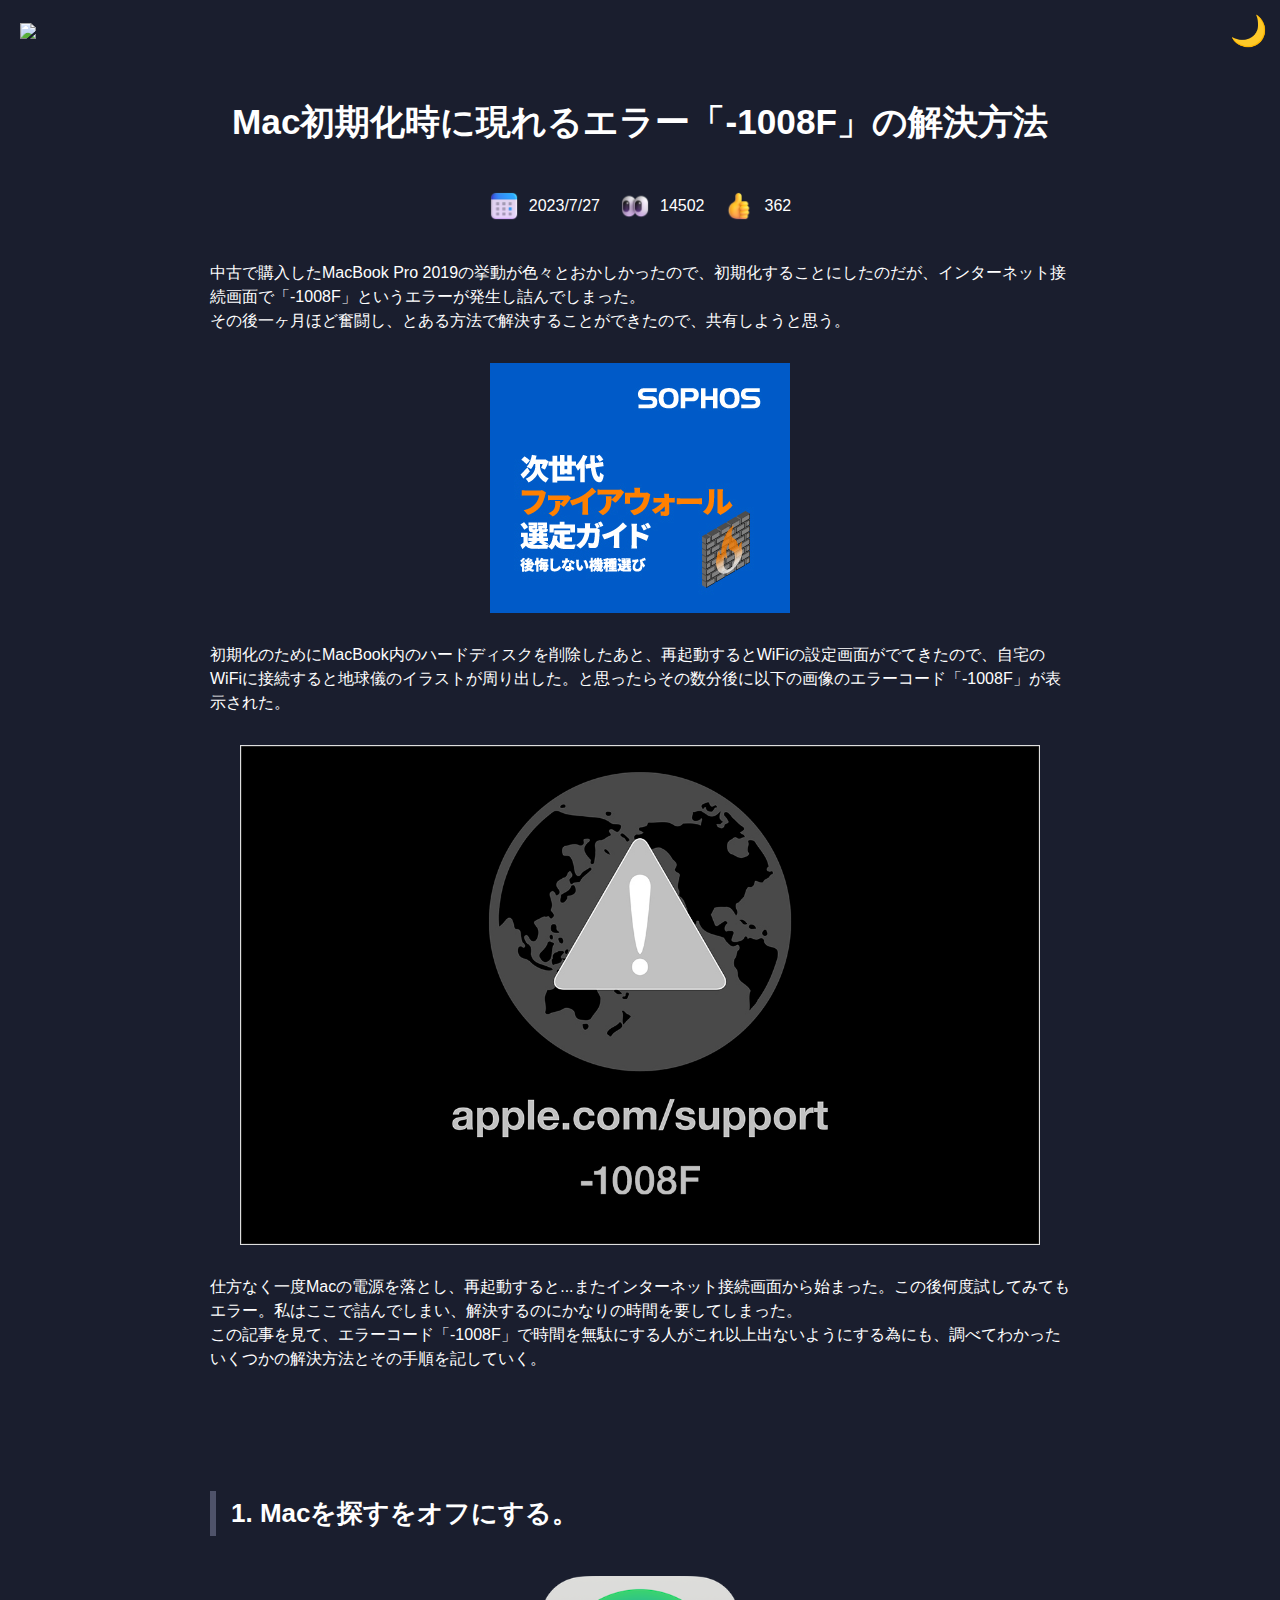
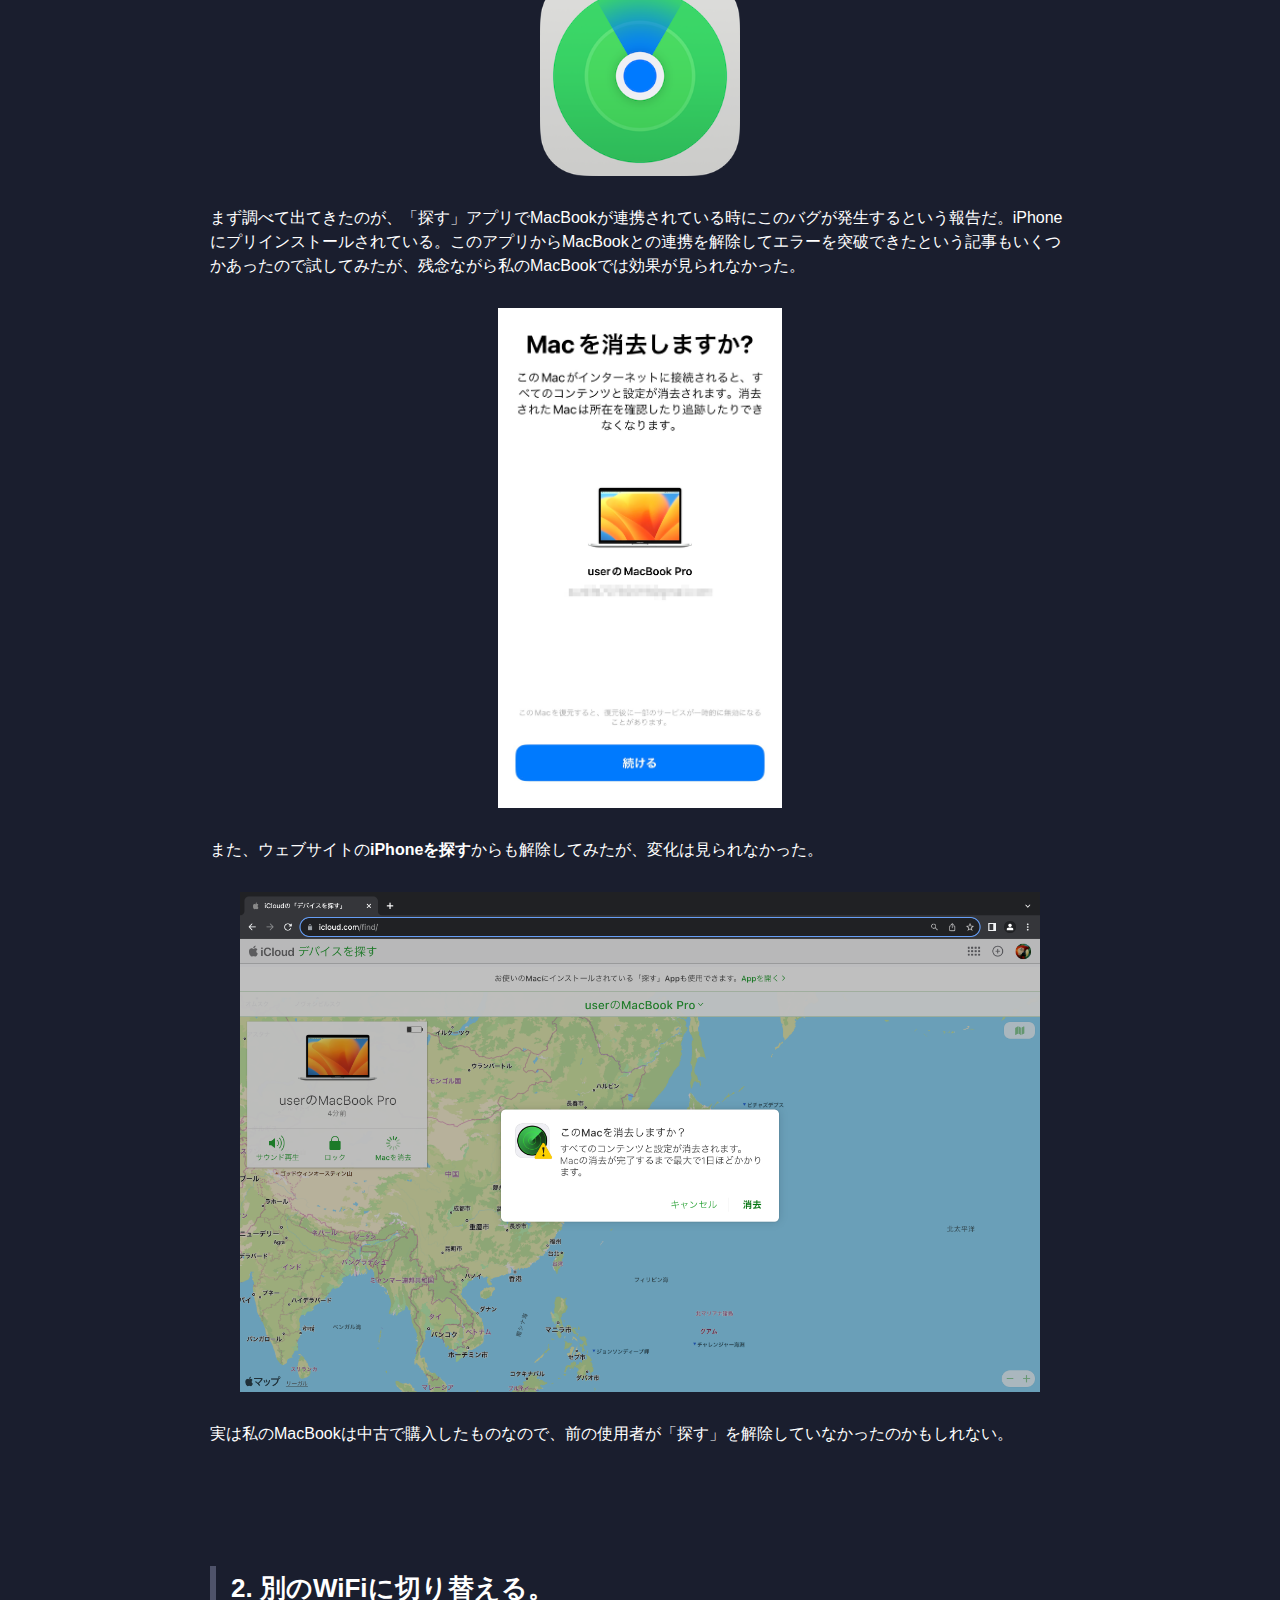
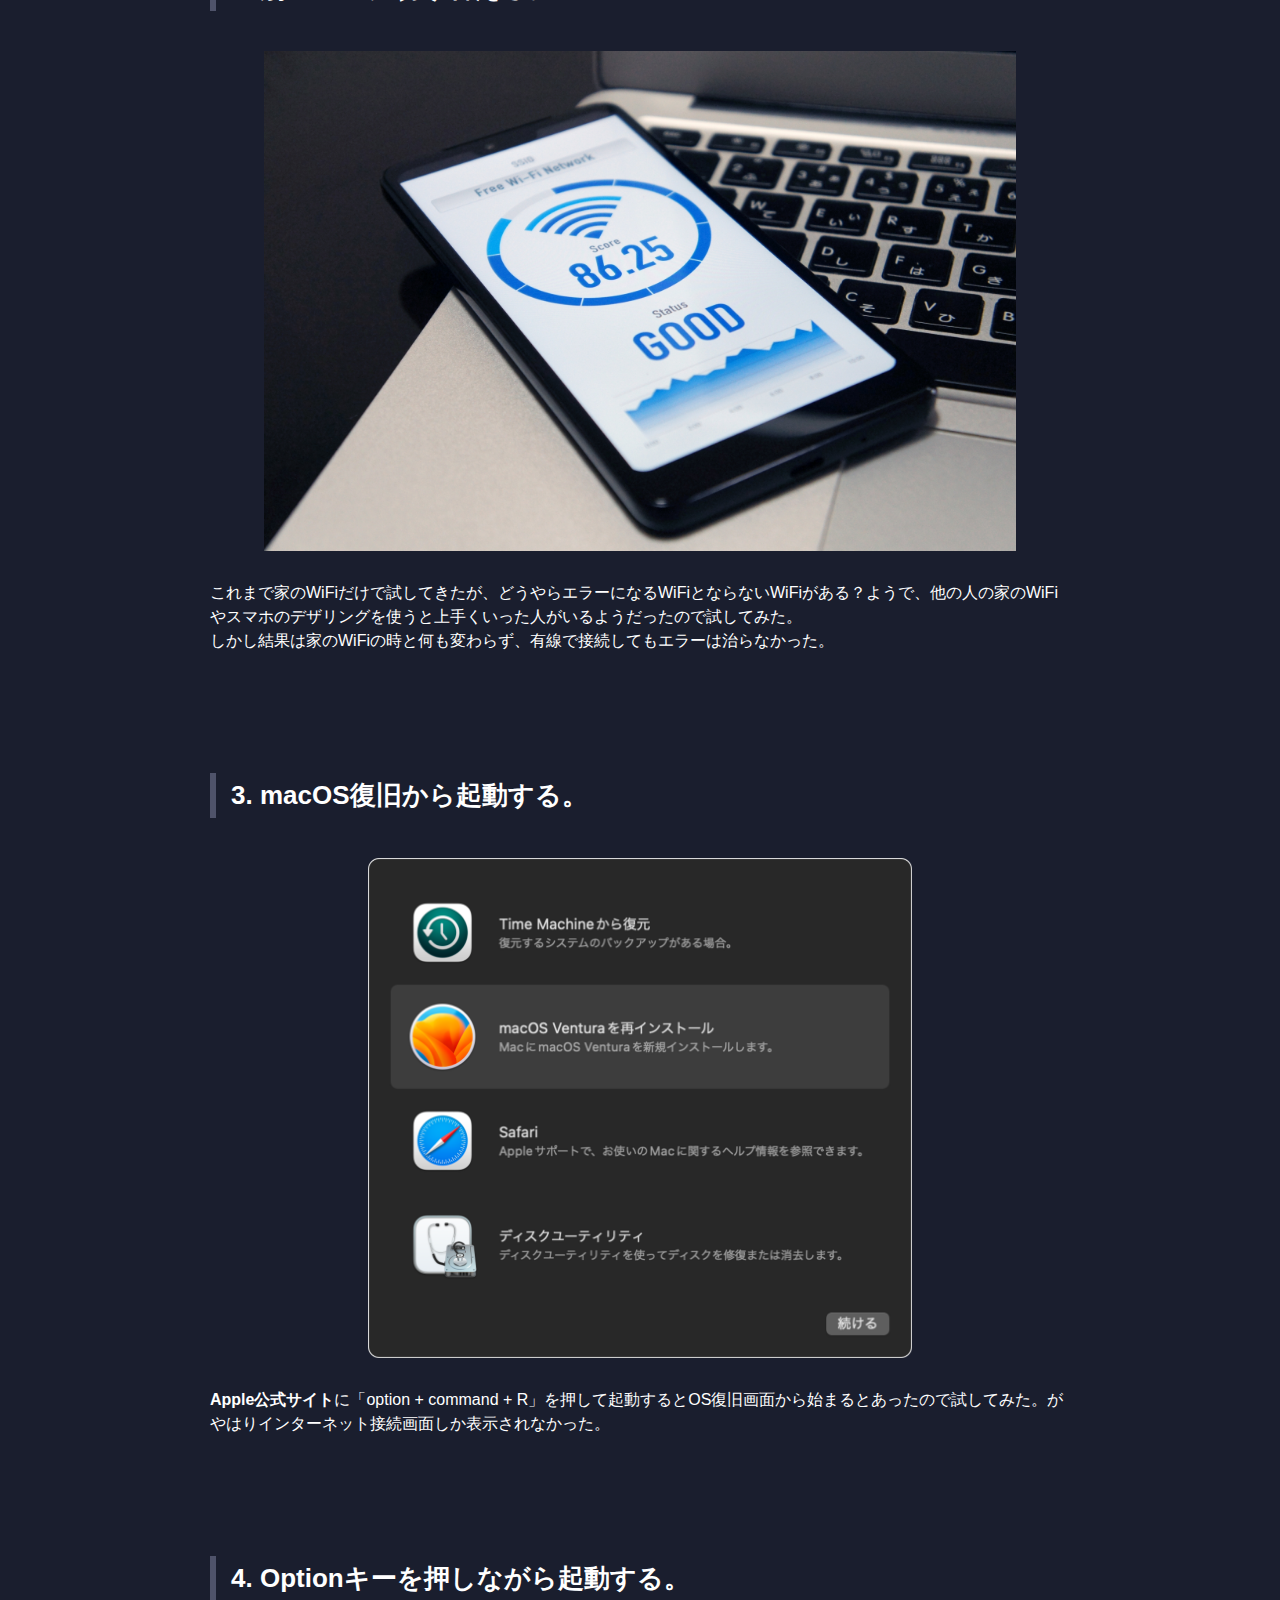
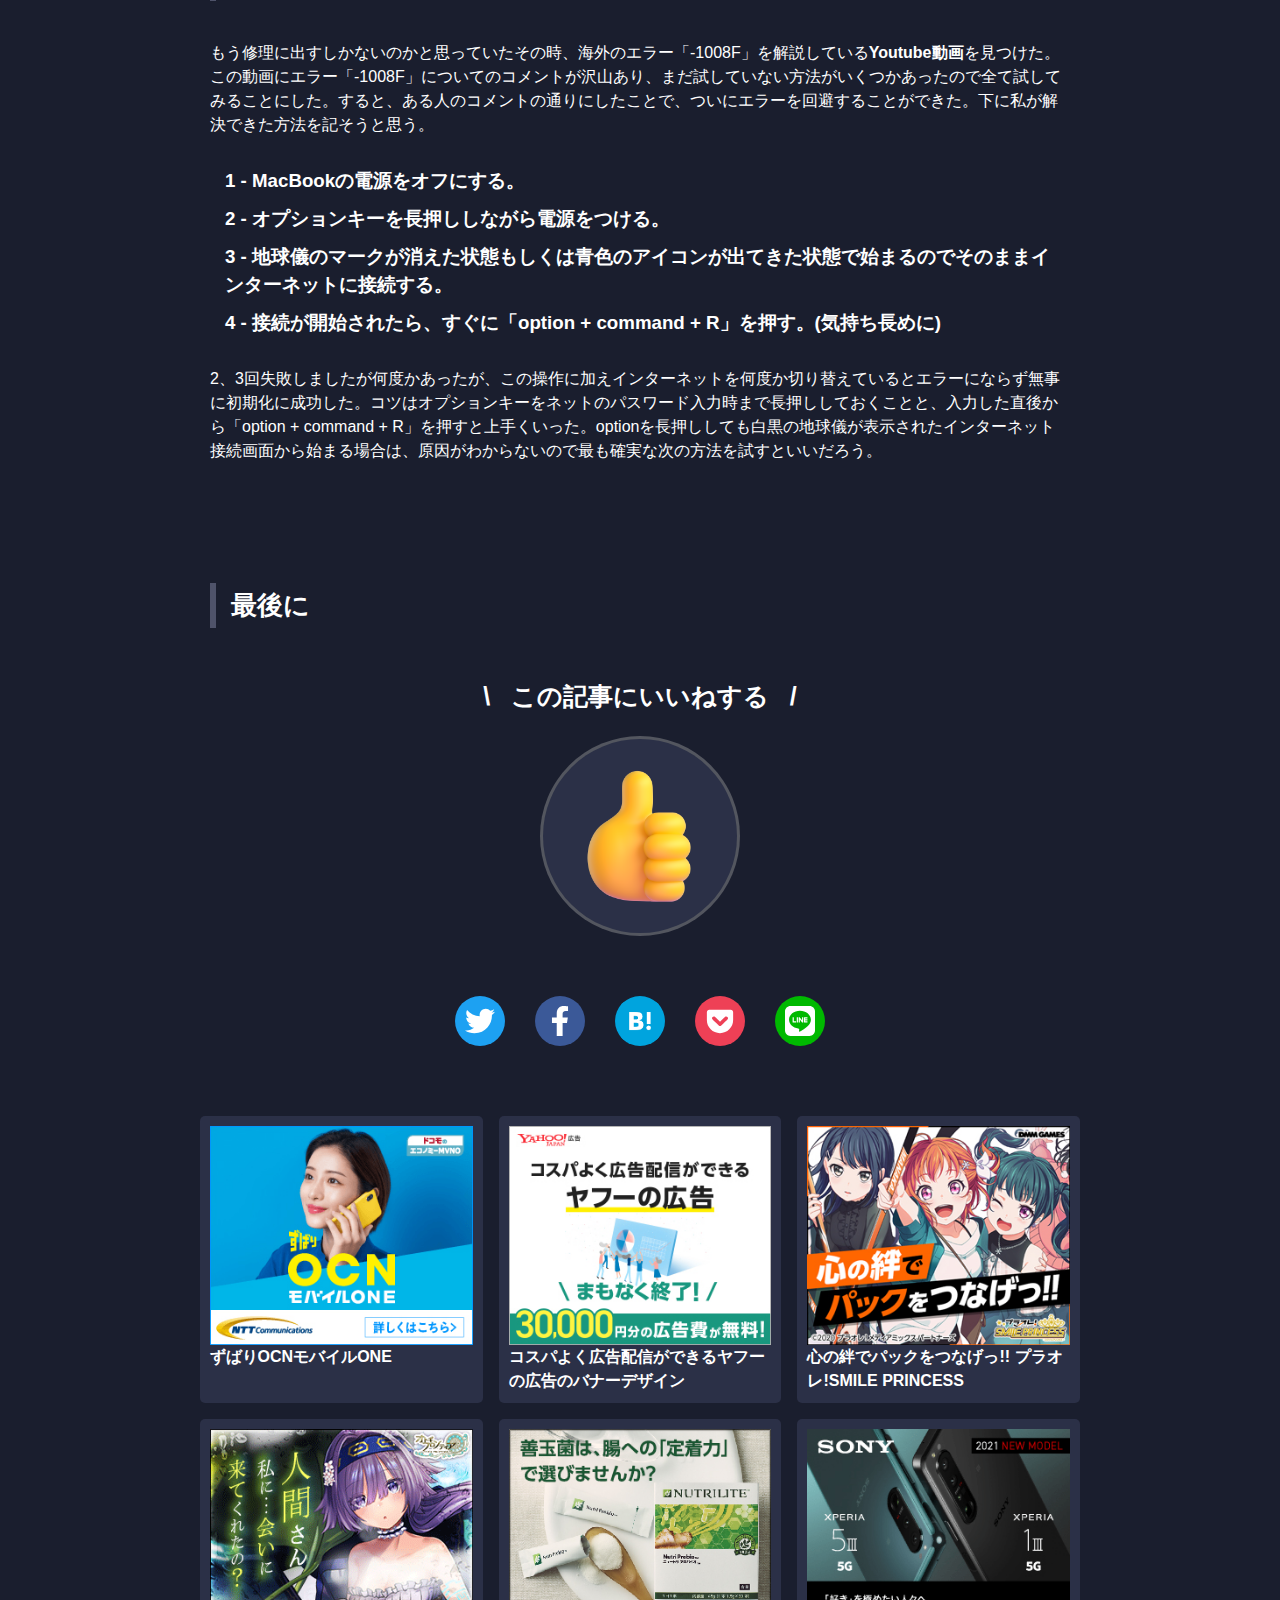
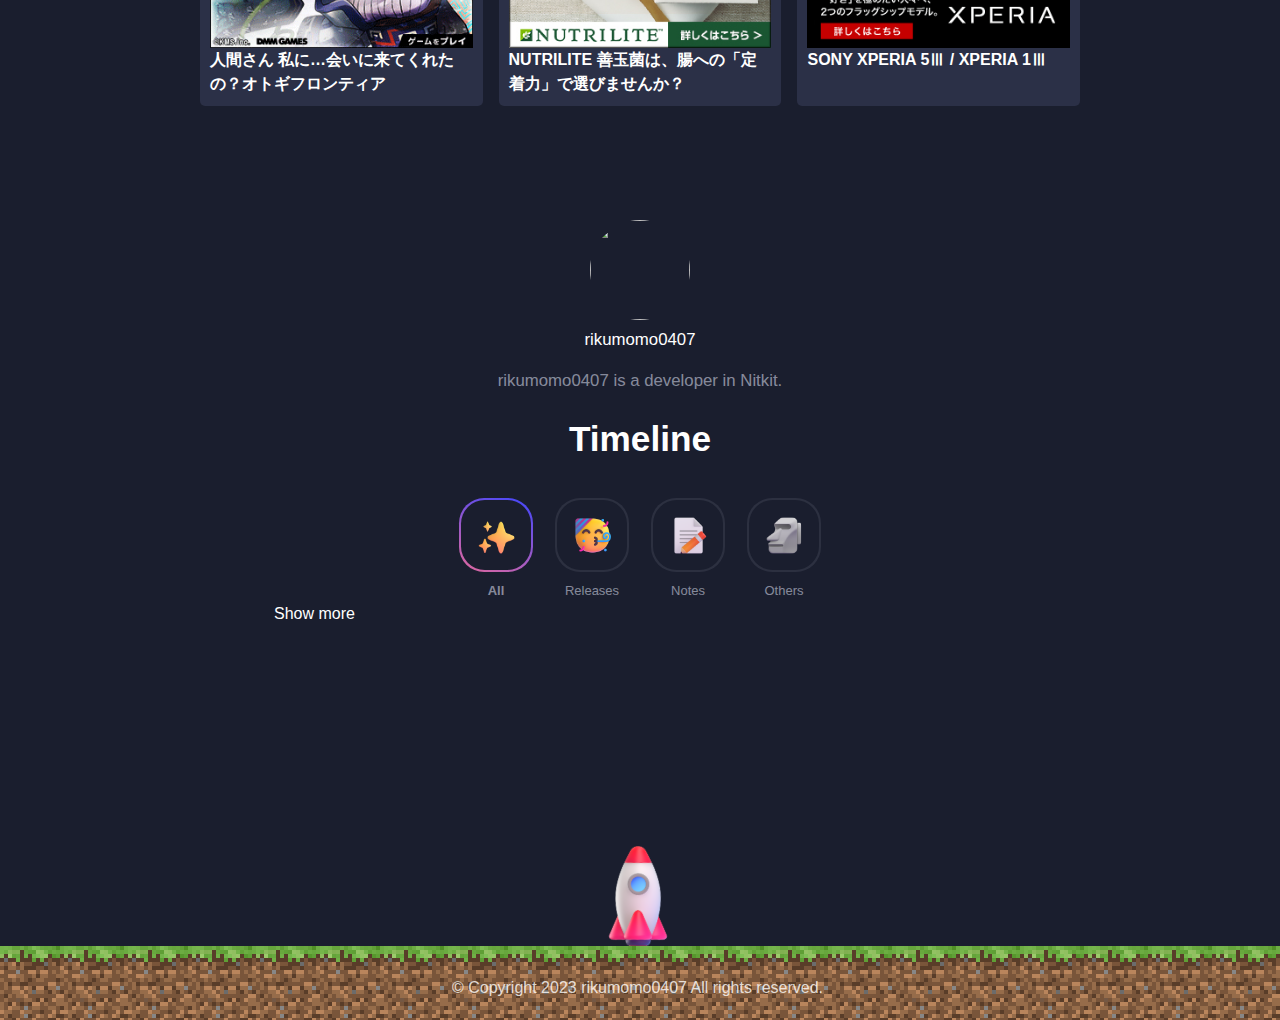
==== commit 291e86d4: "Add files via upload" ====
--- a/test/index.html
+++ b/test/index.html
@@ -34,7 +34,7 @@
             <div id="logo">
                 <input type="checkbox" id="menu-button">
                 <label id="menu-label" for="menu-button">
-                    <img src="images/logo-simple.png">
+                    <img src="images/logo.png">
                 </label>
             </div>
             <div id="index">
--- a/test/style.css
+++ b/test/style.css
@@ -119,6 +119,7 @@
 }
 
 #menu-label{
+    position: relative;
     cursor: pointer;
     margin-left: 20px;
 }
@@ -373,7 +374,7 @@
     width: 100%;
     max-width: 900px;
     margin: 0 auto;
-    padding: 50px .5rem 0;
+    padding: 50px .6rem 0;
 }
 
 .ad-box{
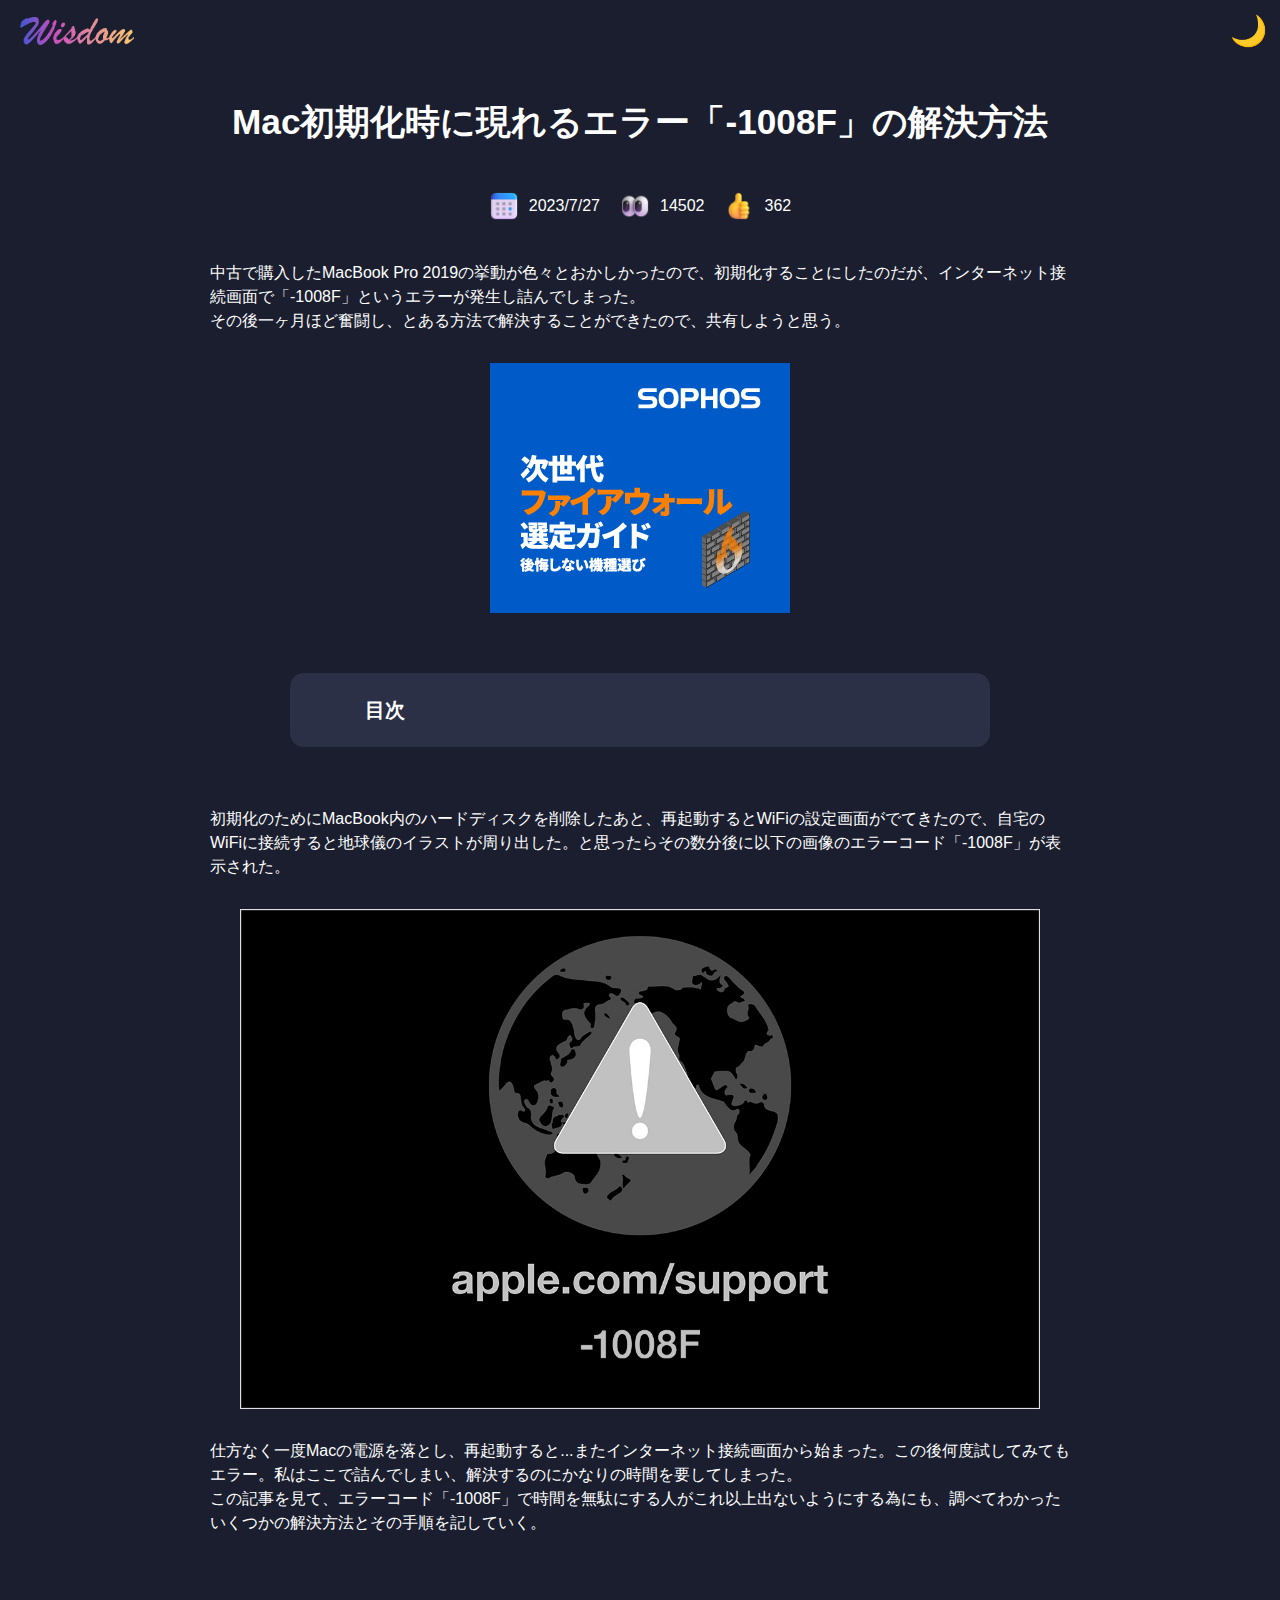
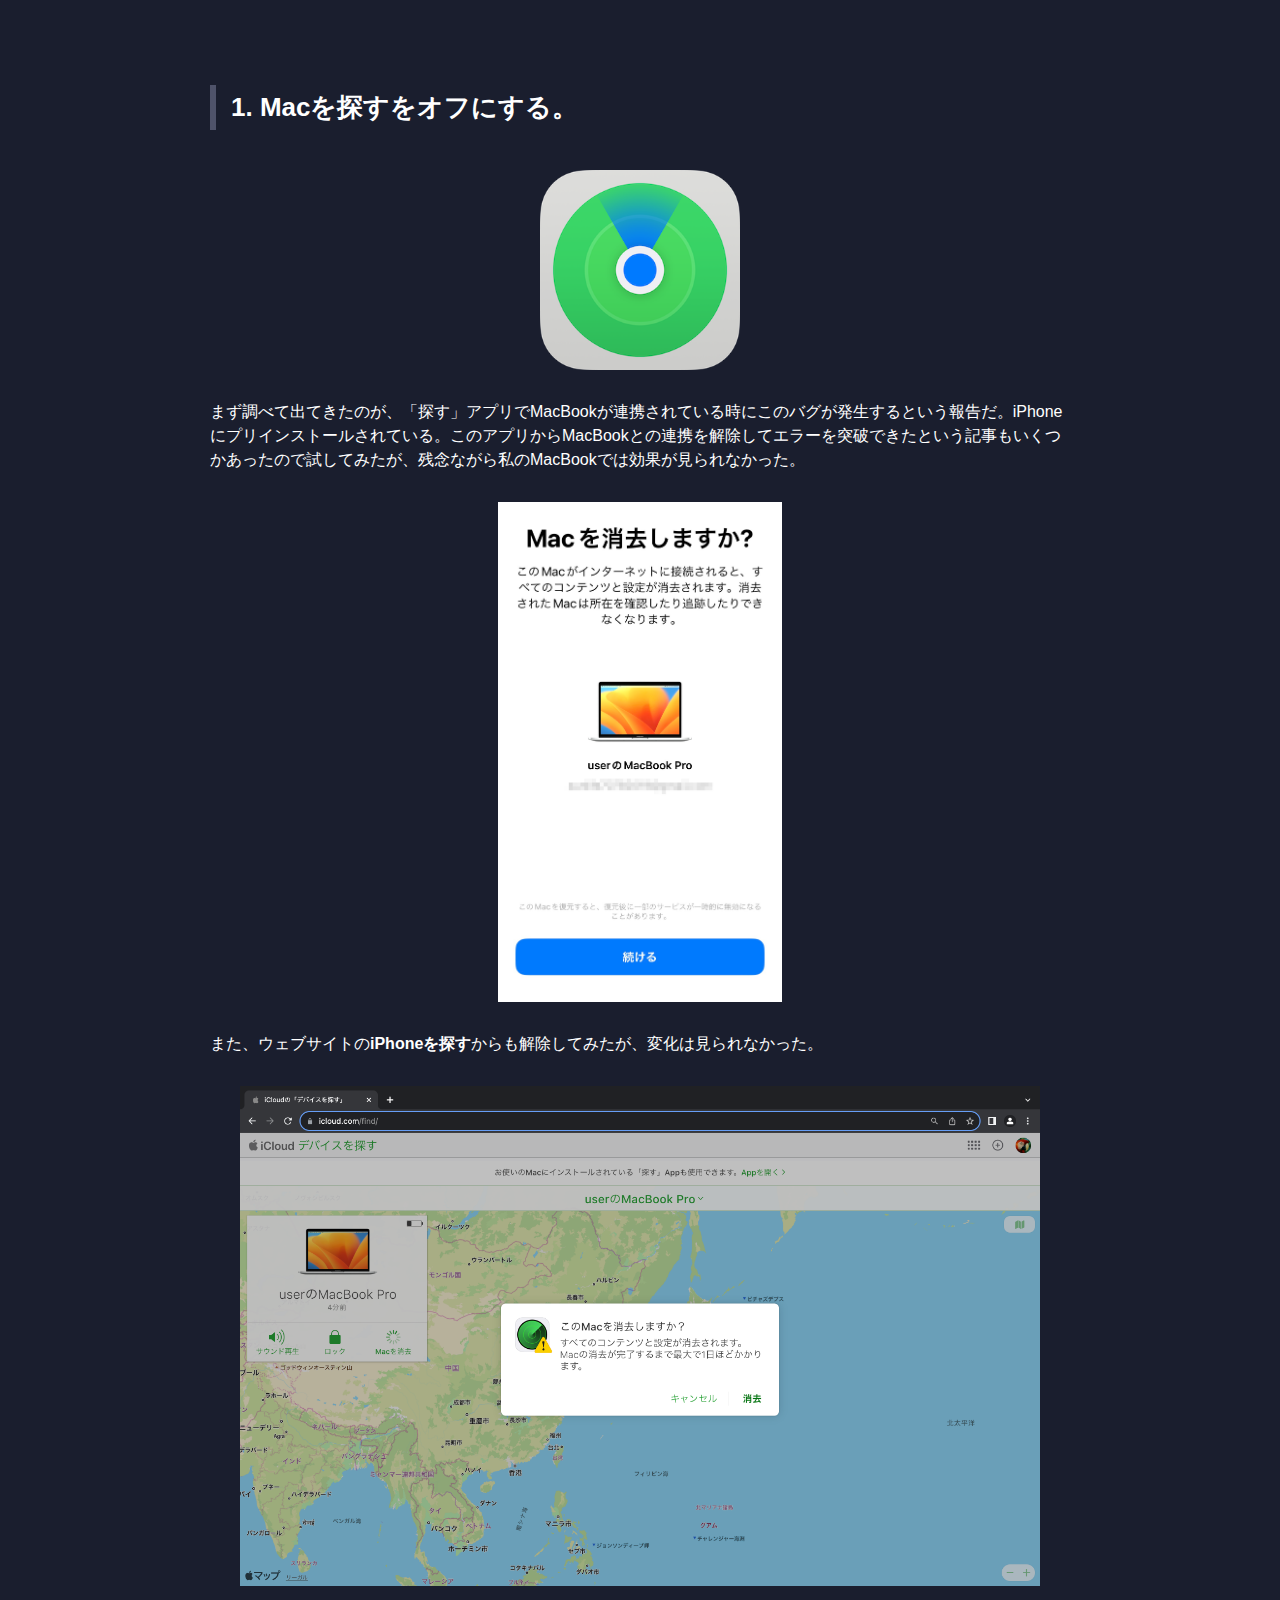
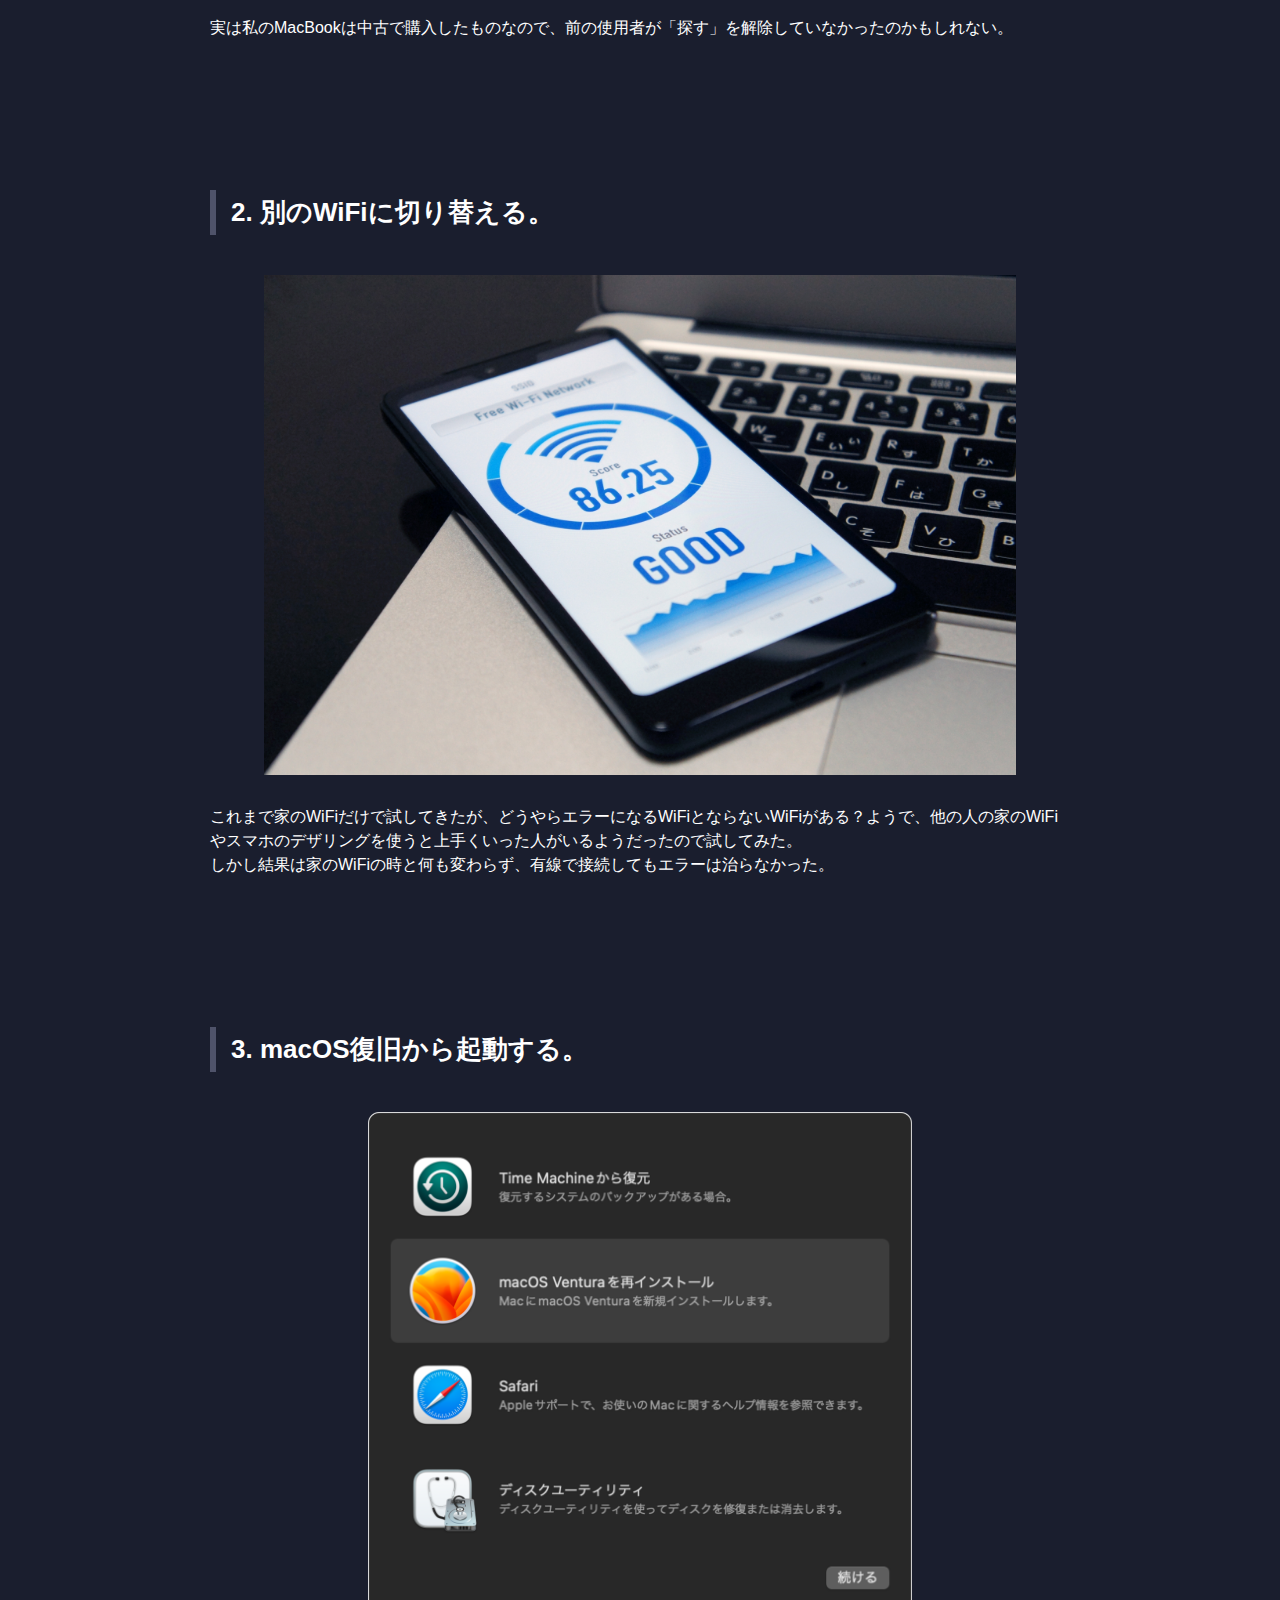
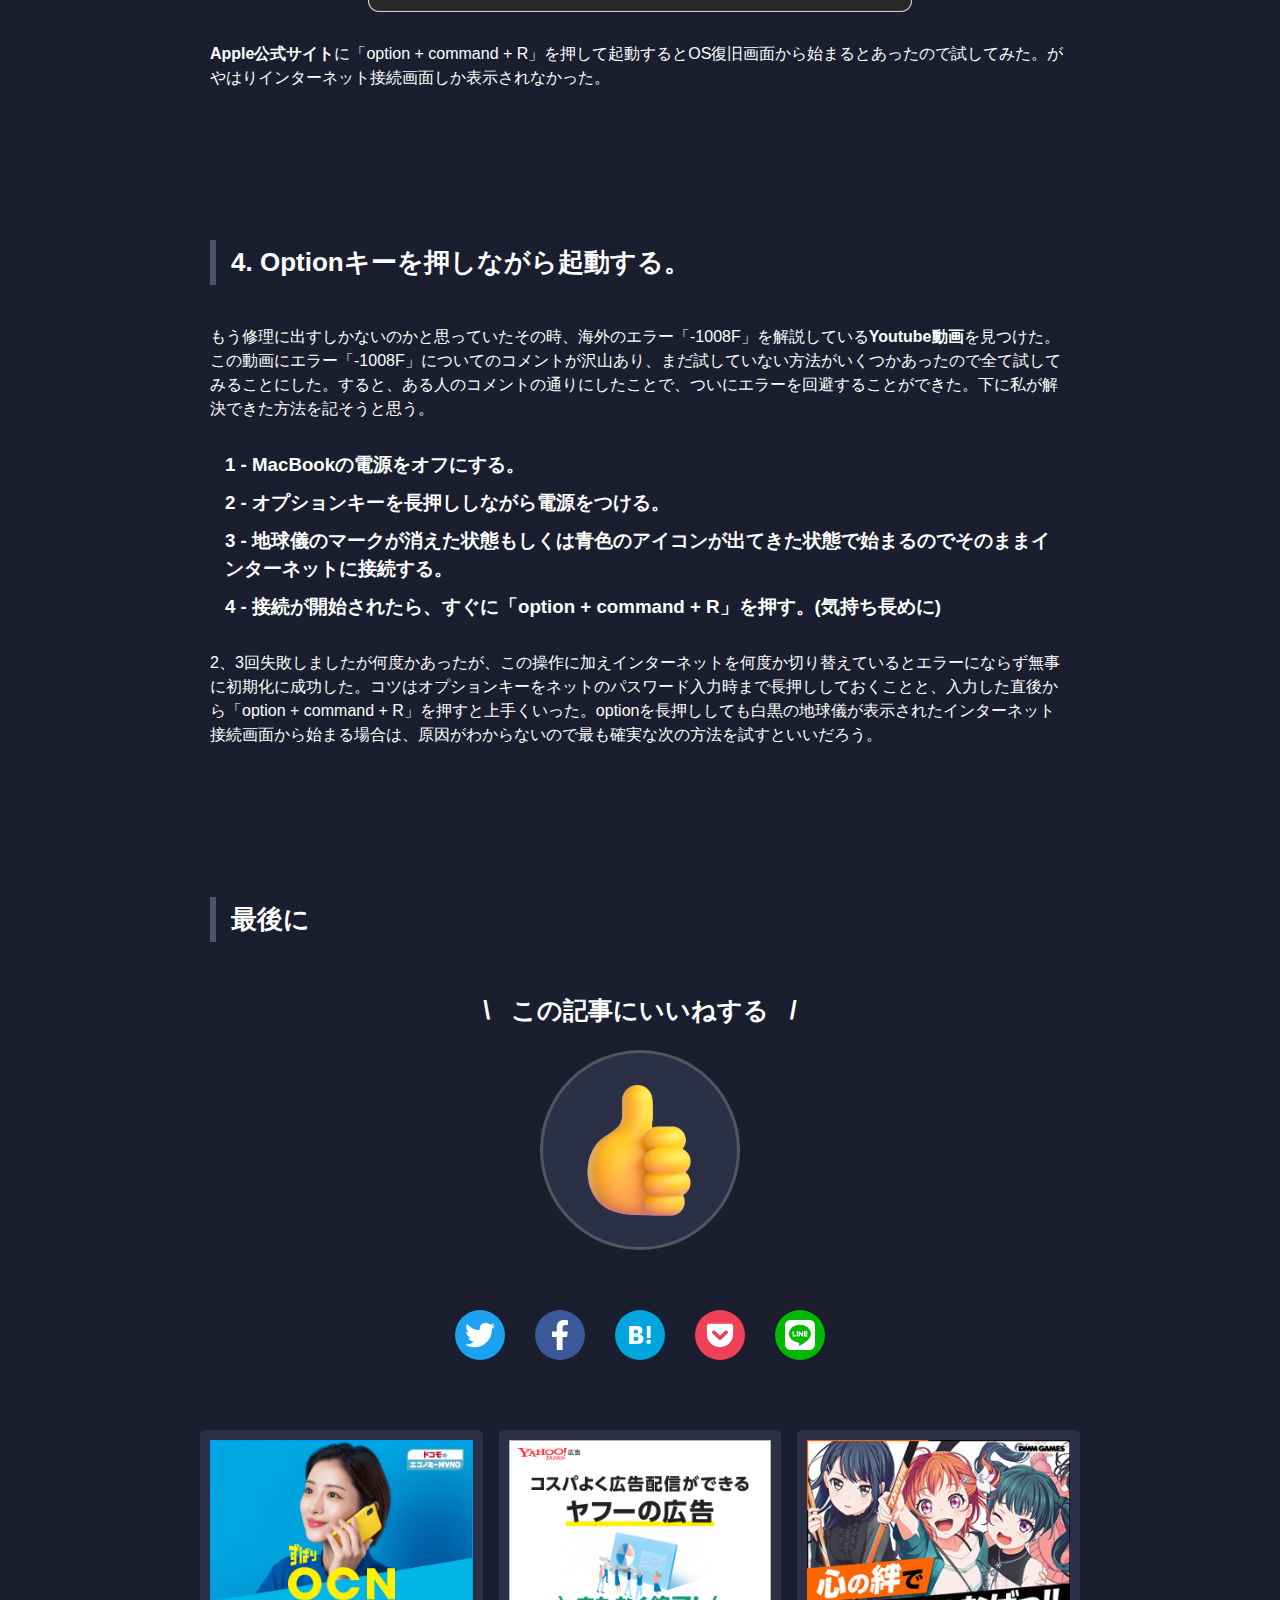
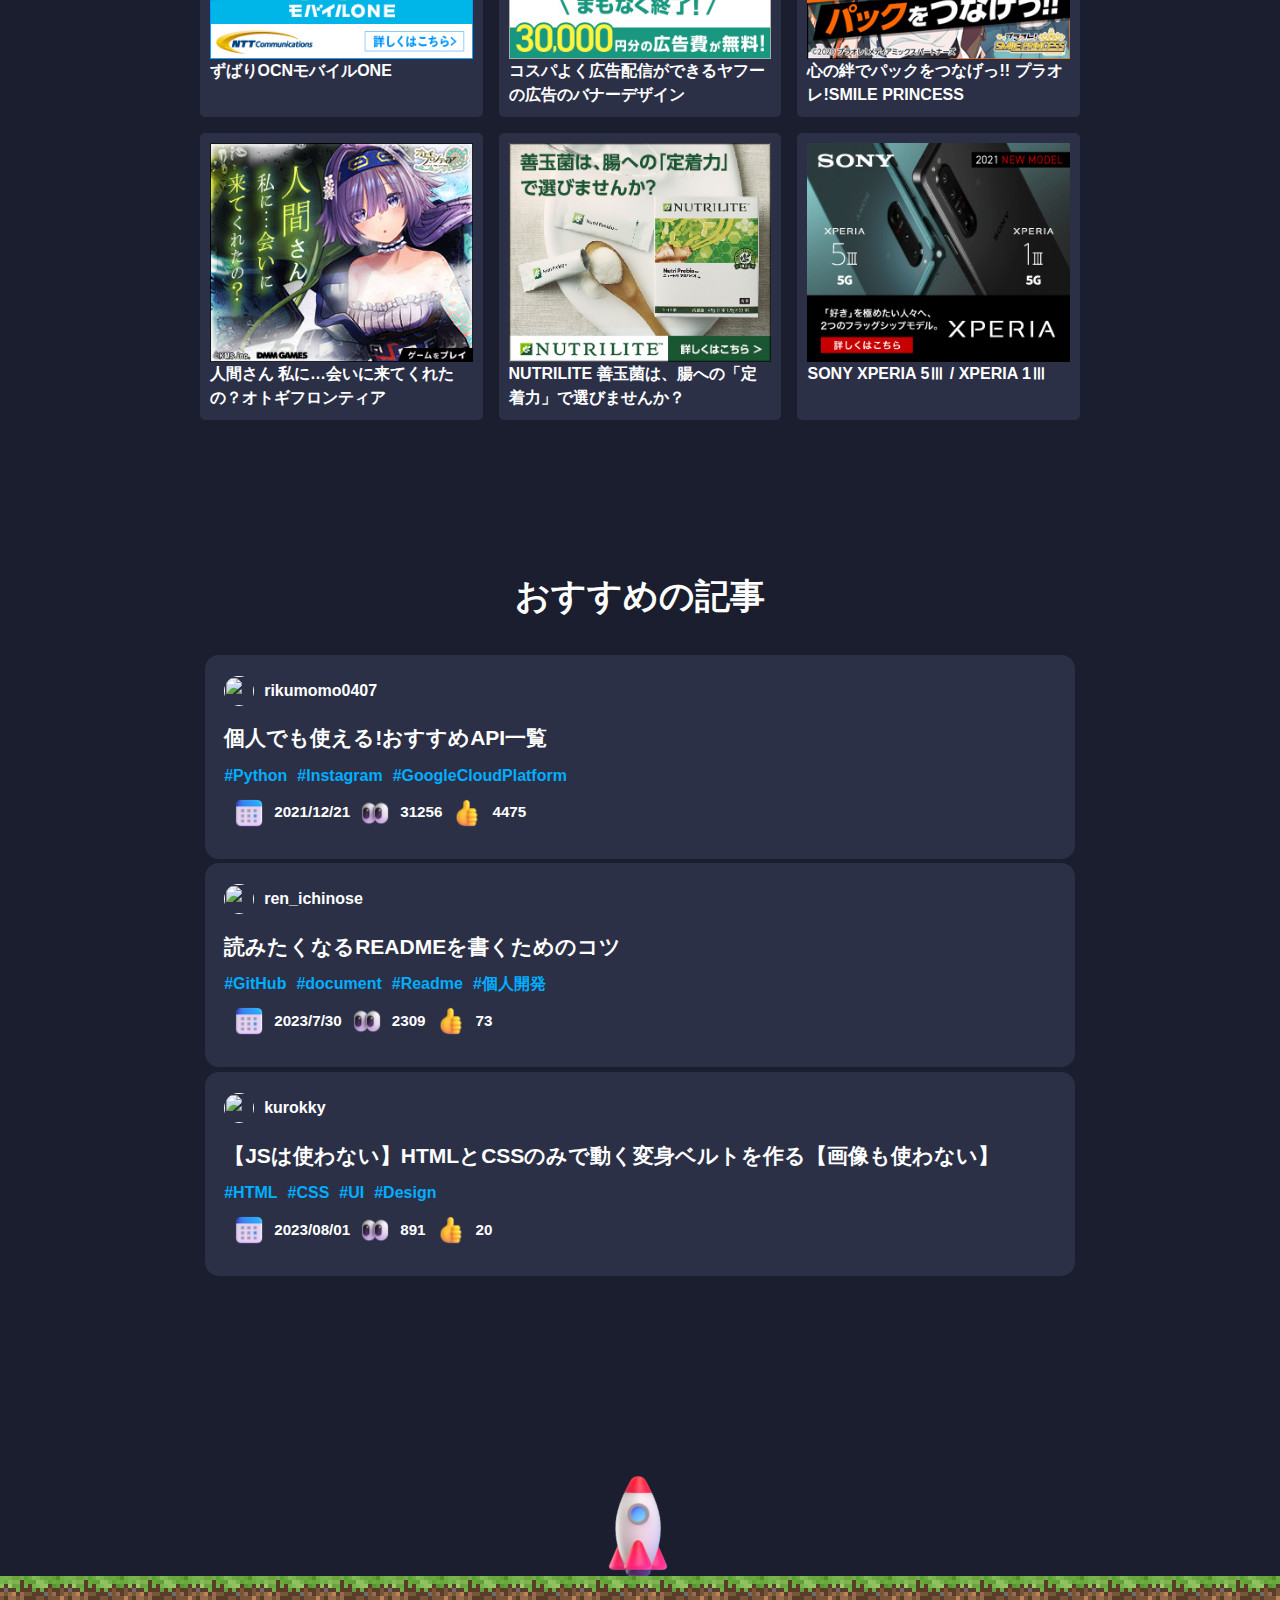
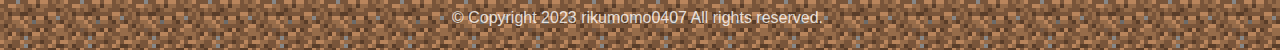
==== commit 2f766b4e: "Add files via upload" ====
--- a/test/index.html
+++ b/test/index.html
@@ -29,6 +29,8 @@
 </head>
 <body id="pagetop">
     <script src="header.js"></script>
+    <!-- <div id="ad-fixed-1" class="ad-fixed"><img src="images/elements/ad-fixed-1.png"><img src="images/elements/ads-list-2.jpeg"></div>
+    <div id="ad-fixed-2" class="ad-fixed"><img src="images/elements/ad-fixed-2.png"></div> -->
     <header id="header">
         <div id="menu">
             <div id="logo">
@@ -37,15 +39,13 @@
                     <img src="images/logo.png">
                 </label>
             </div>
-            <div id="index">
+            <div id="header-index">
                 <ul>
-                    <li><a href="#pagetop">TOP</a></li>
-                    <li><a href="#timeline">TIMELINE</a></li>
-                    <li><a href="#twitter">TWITTER</a></li>
-                    <li><a href="#instagram">INSTAGRAM</a></li>
-                    <li><a href="#github">GITHUB</a></li>
-                    <li><a href="#threads">THREADS</a></li>
+                    <li><a href="#pagetop">HOME</a></li>
+                    <li><a href="#twitter">TREND</a></li>
+                    <li><a href="#instagram">GUIDE</a></li>
                     <li><a href="#qanda">FAQ</a></li>
+                    <li><a href="#timeline">LOGIN</a></li>
                 </ul>
             </div>
         </div>
@@ -66,30 +66,47 @@
         <article>
             <div>中古で購入したMacBook Pro 2019の挙動が色々とおかしかったので、初期化することにしたのだが、インターネット接続画面で「-1008F」というエラーが発生し詰んでしまった。<br>その後一ヶ月ほど奮闘し、とある方法で解決することができたので、共有しようと思う。</div>
             <div class="ad"><a href="https://retrobanner.net/"><img src="images/elements/ads.jpeg" alt="広告"></a></div>
-            <div>初期化のためにMacBook内のハードディスクを削除したあと、再起動するとWiFiの設定画面がでてきたので、自宅のWiFiに接続すると地球儀のイラストが周り出した。と思ったらその数分後に以下の画像のエラーコード「-1008F」が表示された。</div>
+            <div class="index bubble">
+                <input type="checkbox" id="index-button">
+                <label for="index-button">目次</label>
+                <ol>
+                    <li><a href="#jump_001">はじめに</a></li>
+                    <li>
+                        <a href="#jump_002">解決方法</a>
+                        <ol>
+                            <li><a href="#jump_002">Macを探すをオフにする。</a></li>
+                            <li><a href="#jump_003">別のWiFiに切り替える。</a></li>
+                            <li><a href="#jump_004">macOS復旧から起動する。</a></li>
+                            <li><a href="#jump_005">Optionキーを押しながら起動する。</a></li>
+                        </ol>
+                    </li>
+                    <li><a href="#jump_006">最後に</a></li>
+                </ol>
+            </div>
+            <div id="jump_001" class="jump">初期化のためにMacBook内のハードディスクを削除したあと、再起動するとWiFiの設定画面がでてきたので、自宅のWiFiに接続すると地球儀のイラストが周り出した。と思ったらその数分後に以下の画像のエラーコード「-1008F」が表示された。</div>
             <div class="image"><img src="images/elements/error.jpeg" alt="エラー「-1008F」が表示される"></div>
             <div>仕方なく一度Macの電源を落とし、再起動すると...またインターネット接続画面から始まった。この後何度試してみてもエラー。私はここで詰んでしまい、解決するのにかなりの時間を要してしまった。<br>この記事を見て、エラーコード「-1008F」で時間を無駄にする人がこれ以上出ないようにする為にも、調べてわかったいくつかの解決方法とその手順を記していく。</div>
-            <h2>1. Macを探すをオフにする。</h2>
+            <div id="jump_002" class="jump"><h2>1. Macを探すをオフにする。</h2></div>
             <div class="image"><img src="images/elements/find-icon.png" width="200px" alt="「探す」アプリのアイコン"></div>
             <div>まず調べて出てきたのが、「探す」アプリでMacBookが連携されている時にこのバグが発生するという報告だ。iPhoneにプリインストールされている。このアプリからMacBookとの連携を解除してエラーを突破できたという記事もいくつかあったので試してみたが、残念ながら私のMacBookでは効果が見られなかった。</div>
             <div class="image"><img src="images/elements/find-iphone.jpg" alt="iPhoneの「探す」アプリでMacBookを解除している"></div>
             <div>また、ウェブサイトの<a href="https://www.icloud.com/find/">iPhoneを探す</a>からも解除してみたが、変化は見られなかった。</div>
             <div class="image"><img src="images/elements/find-pc.png" alt="ブラウザの「探す」サイトでMacBookを解除している"></div>
             <div>実は私のMacBookは中古で購入したものなので、前の使用者が「探す」を解除していなかったのかもしれない。</div>
-            <h2>2. 別のWiFiに切り替える。</h2>
+            <div id="jump_003" class="jump"><h2>2. 別のWiFiに切り替える。</h2></div>
             <div class="image"><img src="images/elements/internet.jpg" alt="デザリングのイメージ"></div>
             <div>これまで家のWiFiだけで試してきたが、どうやらエラーになるWiFiとならないWiFiがある？ようで、他の人の家のWiFiやスマホのデザリングを使うと上手くいった人がいるようだったので試してみた。<br>しかし結果は家のWiFiの時と何も変わらず、有線で接続してもエラーは治らなかった。</div>
-            <h2>3. macOS復旧から起動する。</h2>
+            <div id="jump_004" class="jump"><h2>3. macOS復旧から起動する。</h2></div>
             <div class="image"><img src="images/elements/recovery-mode.png" alt="リカバリーモードの画面"></div>
             <div><a>Apple公式サイト</a>に「option + command + R」を押して起動するとOS復旧画面から始まるとあったので試してみた。がやはりインターネット接続画面しか表示されなかった。</div>
-            <h2>4. Optionキーを押しながら起動する。</h2>
+            <div id="jump_005" class="jump"><h2>4. Optionキーを押しながら起動する。</h2></div>
             <div>もう修理に出すしかないのかと思っていたその時、海外のエラー「-1008F」を解説している<a href="https://youtu.be/BBp89AqV3jI">Youtube動画</a>を見つけた。この動画にエラー「-1008F」についてのコメントが沢山あり、まだ試していない方法がいくつかあったので全て試してみることにした。すると、ある人のコメントの通りにしたことで、ついにエラーを回避することができた。下に私が解決できた方法を記そうと思う。</div>
             <h3>1 - MacBookの電源をオフにする。</h3>
             <h3>2 - オプションキーを長押ししながら電源をつける。</h3>
             <h3>3 - 地球儀のマークが消えた状態もしくは青色のアイコンが出てきた状態で始まるのでそのままインターネットに接続する。</h3>
             <h3>4 - 接続が開始されたら、すぐに「option + command + R」を押す。(気持ち長めに)</h3>
             <div>2、3回失敗しましたが何度かあったが、この操作に加えインターネットを何度か切り替えているとエラーにならず無事に初期化に成功した。コツはオプションキーをネットのパスワード入力時まで長押ししておくことと、入力した直後から「option + command + R」を押すと上手くいった。optionを長押ししても白黒の地球儀が表示されたインターネット接続画面から始まる場合は、原因がわからないので最も確実な次の方法を試すといいだろう。</div>
-            <h2>最後に</h2>
+            <div id="jump_006" class="jump"><h2>最後に</h2></div>
             <div></div>
         </article>
     </div>
@@ -115,29 +132,54 @@
         <div class="ad-box"><a href=""><img src="images/elements/ads-list-5.jpeg" alt="広告">NUTRILITE 善玉菌は、腸への「定着力」で選びませんか？</a></div>
         <div class="ad-box"><a href=""><img src="images/elements/ads-list-6.png" alt="広告">SONY XPERIA 5Ⅲ / XPERIA 1Ⅲ</a></div>
     </div>
-    <div id="top">
-        <div id="profile-icon">
-            <img src="https://avatars.githubusercontent.com/rikumomo0407">
-            <p>rikumomo0407</p>
-            <p id="description">rikumomo0407 is a developer in Nitkit.</p>
-        </div>
-    </div>
-    <script src="category.js"></script>
-    <div id="timeline">
-        <h1>Timeline</h1>
-        <nav class="filter">
-            <input type="radio" name="filter_button" value="all" id="all" checked>
-            <label for="all"><p><span><img src="images/png/sparkles_3d.png" width="41px"></span></p><span>All</span></label>
-            <input type="radio" name="filter_button" value="releases" id="releases">
-            <label for="releases"><p><span><img src="images/png/partying_face_3d.png" width="41px"></span></p><span>Releases</span></label>
-            <input type="radio" name="filter_button" value="notes" id="notes">
-            <label for="notes"><p><span><img src="images/png/memo_3d.png" width="41px"></span></p><span>Notes</span></label>
-            <input type="radio" name="filter_button" value="others" id="others">
-            <label for="others"><p><span><img src="images/png/moai_3d.png" width="41px"></span></p><span>Others</span></label>
-        </nav>
-        <div></div>
-        <input type="radio" name="more_button" value="show_more" id="show_more">
-        <label for="show_more">Show more</label>
+    <div id="recommends">
+        <h1>おすすめの記事</h1>
+        <ul>
+            <li class="bubble">
+                <div class="user"><a href=""><img src="https://avatars.githubusercontent.com/rikumomo0407">rikumomo0407</a></div>
+                <a href=""><h2>個人でも使える!おすすめAPI一覧</h2></a>
+                <ul class="box-tag">
+                    <li><a href="">#Python</a></li>
+                    <li><a href="">#Instagram</a></li>
+                    <li><a href="">#GoogleCloudPlatform</a></li>
+                </ul>
+                <div class="box-info">
+                    <div><img src="images/png/calendar_3d.png"><time>2021/12/21</time></div>
+                    <div><img src="images/png/eyes_3d.png"><span>31256</span></div>
+                    <div><img src="images/png/thumbs_up_3d_default.png"><span>4475</span></div>
+                </div>
+            </li>
+            <li class="bubble">
+                <div class="user"><a href=""><img src="https://avatars.githubusercontent.com/ren-ichinose">ren_ichinose</a></div>
+                <a href=""><h2>読みたくなるREADMEを書くためのコツ</h2></a>
+                <ul class="box-tag">
+                    <li><a href="">#GitHub</a></li>
+                    <li><a href="">#document</a></li>
+                    <li><a href="">#Readme</a></li>
+                    <li><a href="">#個人開発</a></li>
+                </ul>
+                <div class="box-info">
+                    <div><img src="images/png/calendar_3d.png"><time>2023/7/30</time></div>
+                    <div><img src="images/png/eyes_3d.png"><span>2309</span></div>
+                    <div><img src="images/png/thumbs_up_3d_default.png"><span>73</span></div>
+                </div>
+            </li>
+            <li class="bubble">
+                <div class="user"><a href=""><img src="https://avatars.githubusercontent.com/uhooi">kurokky</a></div>
+                <a href=""><h2>【JSは使わない】HTMLとCSSのみで動く変身ベルトを作る【画像も使わない】</h2></a>
+                <ul class="box-tag">
+                    <li><a href="">#HTML</a></li>
+                    <li><a href="">#CSS</a></li>
+                    <li><a href="">#UI</a></li>
+                    <li><a href="">#Design</a></li>
+                </ul>
+                <div class="box-info">
+                    <div><img src="images/png/calendar_3d.png"><time>2023/08/01</time></div>
+                    <div><img src="images/png/eyes_3d.png"><span>891</span></div>
+                    <div><img src="images/png/thumbs_up_3d_default.png"><span>20</span></div>
+                </div>
+            </li>
+        </ul>
     </div>
     <footer>
         <script src="rocket.js"></script>
--- a/test/style.css
+++ b/test/style.css
@@ -1,6 +1,7 @@
 *,*::before,*::after{box-sizing:border-box}*{margin:0}html,body{height:100%}body{line-height:1.5;-webkit-font-smoothing:antialiased}img,picture,video,canvas,svg{display:block;max-width:100%}input,button,textarea,select{font:inherit}p,h1,h2,h3,h4,h5,h6{overflow-wrap:break-word}#root,#__next{isolation:isolate}
 
 body{
+    position: relative;
     font-family: Inter,Helvetica Neue,Arial,Hiragino Kaku Gothic ProN,Hiragino Sans,Meiryo,sans-serif;
     color: #fff;
     background-color:  var(--bg-color);
@@ -94,6 +95,20 @@
     background-color: var(--bg-bubble-color);
 }
 
+.ad-fixed{
+    position: fixed;
+    top: 100px;
+    max-width: 230px;
+}
+
+#ad-fixed-1{
+    left: 20px;
+}
+
+#ad-fixed-2{
+    right: 20px;
+}
+
 header{
     position: fixed;
     top: -1px;
@@ -128,19 +143,19 @@
     max-height: 28px;
 }
 
-#index{
+#header-index{
     display: none;
     width: 100%;
     padding-bottom: 10px;
 }
 
-#index a{
+#header-index a{
     display: block;
     width: 100%;
     padding: .5rem 1rem;
 }
 
-#index a:hover{
+#header-index a:hover{
     background-color: var(--bg-index-color);
 }
 
@@ -162,6 +177,7 @@
     left: 0;
     bottom: 0;
 }
+
 #darkmode label::after{
     content: "🌞";
     position: absolute;
@@ -222,6 +238,91 @@
     border-left: 6px solid var(--bg-filter-dot-color);
 }
 
+.jump{
+    padding-top: 60px;
+    margin-top:-60px;
+}
+
+.index {
+    max-width: 700px;
+    margin: 60px auto;
+    padding: .6em 1em .6em 2em;
+    font-weight: 600;
+    font-size: 20px;
+    background-color: var(--bg-bubble-color);
+}
+
+.index label{
+    display: flex;
+    align-items: center;
+    padding: 10px 0;
+    cursor: pointer;
+}
+
+.index label::before{
+    content: url(images/svg/caret-down-solid.svg);
+    width: 1em;
+    margin-right: 15px;
+}
+
+.index:has(:checked) label::before{
+    animation: RotateIcon .5s;
+    rotate: 180deg;
+}
+
+@keyframes RotateIcon {
+    from {
+        rotate: 0deg;
+    }
+    to {
+        rotate: 180deg;
+    }
+}
+
+.index ol {
+    list-style-type: decimal;
+    margin: 0;
+    padding: 0 1.2em;
+    overflow: hidden;
+}
+
+.index > ol {
+    height: 0;
+}
+
+.index:has(:checked) > ol {
+    height: auto;
+    padding-bottom: 1em;
+    animation: SlideIn .5s;
+}
+
+@keyframes SlideIn {
+    from {
+        opacity: 0;
+        transform: translateY(-10px);
+    }
+    to {
+        opacity: 1;
+        transform: translateY(0);
+    }
+}
+
+.index ol ol {
+    margin-top: 5px;
+}
+
+.index li {
+    padding: 5px 0;
+}
+
+.index a{
+    color: var(--font-bubble-color);
+}
+
+.index a:hover{
+    text-decoration: underline;
+}
+
 #top{
     width: 100%;
     max-width: 900px;
@@ -392,166 +493,62 @@
     text-decoration: underline;
 }
 
-#timeline{
-    max-width: 780px;
-    margin: 0 auto;
-    padding: 20px 1.5rem;
-}
-
-.filter{
-    display: flex;
-    align-items: center;
-    justify-content: center;
-    gap: 22px;
-}
-
-.filter input{
-    display: none;
-}
-
-.filter label{
-    width: 74px;
-    border: none;
-    cursor: pointer;
-    appearance: none;
-    background: transparent;
-    transition: .25s;
-    outline-offset: 2px;
-    text-align: center;
-}
-
-.filter label p{
-    position: relative;
-    display: flex;
-    align-items: center;
-    justify-content: center;
-    margin-bottom: 6px;
-    width: 100%;
-    aspect-ratio: 1/1;
-    border-radius: 34%;
-    font-size: 30px;
-    background: var(--bg-filter-uncheck-color);
-}
-
-
-
-.filter label p::after{
-    content: "";
-    position: absolute;
-    inset: 2px;
-    background: var(--bg-color);
-    border-radius: 34%;
-}
-
-.filter label p span{
-    z-index: 1;
-}
-
-.filter input:checked + label p{
-    background: var(--bg-filter-check-color);
-}
-
-.filter label > span{
-    font-size: 13px;
-    font-weight: 500;
-    color: var(--font-pale-color);
-}
-
-.filter input:checked + label > span{
-    font-weight: 700;
-}
-
-#timeline section{
+#recommends{
+    width: 100%;
+    max-width: 900px;
+    margin: 150px auto;
+    padding: 0 15px;
+}
+
+#recommends h2{
+    display: inline-block;
+    margin: 0 0 10px;
+}
+
+#recommends h2:hover{
+    text-decoration: underline;
+}
+
+.user{
+    margin-bottom: 10px;
+}
+
+.user a{
+    display: inline-flex;
+    align-items: center;
+}
+
+.user img{
+    width: 30px;
+    height: 30px;
+    border-radius: 50%;
+    margin-right: 10px; 
+}
+
+.box-tag{
     display: flex;
     flex-wrap: wrap;
-    margin-top: 2rem;
-}
-
-#timeline ul{
-    position: relative;
-}
-
-#timeline ul::before{
-    content: "";
-    position: absolute;
-    left: -2px;
-    top: 10px;
-    bottom: 0;
-    width: 2px;
-    background-color: var(--bg-filter-uncheck-color);
-}
-
-#timeline li{
-    position: relative;
-    display: flex;
-}
-
-#timeline li:not(:first-child){
-    margin-top: 1.5rem;
-}
-
-#timeline li:last-child::before{
-    content: "";
-    position: absolute;
-    left: -2px;
-    top: 10px;
-    bottom: 0;
-    width: 2px;
-    background-color: var(--bg-color);
-}
-
-#timeline .dot{
-    position: absolute;
-    display: flex;
-    align-items: center;
-    justify-content: center;
-    border: 4px solid var(--bg-color);
-    width: 16px;
-    height: 16px;
-    border-radius: 50%;
-    top: 2px;
-    left: -9px;
-    background-color: var(--bg-filter-dot-color);
-}
-
-#timeline .log{
-    padding-left: 32px;
-}
-
-.icon{
-    width: 35px;
-    height: 35px;
-    position: absolute;
-    content: '';
-    bottom: -20px;
-    right: 10px;
-    background-color: var(--bg-filter-icon-color);
-    border-radius: 50%;
-    padding: 4px;
-    border: 2px solid var(--bg-color);
-    z-index: 10;
-}
-
-.icon img{
-    margin: auto;
-}
-
-#timeline li time{
-    color: var(--font-pale-color);
-}
-
-.date{
-    margin-bottom: 1rem;
-}
-
-#timeline div > label{
-    width: 74px;
-    border: none;
-    cursor: pointer;
-    appearance: none;
-    background: red;
-    transition: .25s;
-    text-align: center;
+}
+
+.box-tag li a{
+    margin-right: 10px;
+    color: #00aeff;
+}
+
+.box-info{
+    display: flex;
+    flex-wrap: wrap;
+}
+
+.box-info div{
+    display: flex;
+    align-items: center;
+    margin: 10px 0;
+}
+
+.box-info img{
+    width: 30px;
+    margin: 0 10px;
 }
 
 footer{
@@ -604,19 +601,10 @@
     }
 }
 
-@media screen and (max-width: 330px){
-    #filter{
-        flex-wrap: wrap;
-    }
-}
-
 @media screen and (max-width: 260px){
     #menu-label{
         width: 16px;
     }
-    #usericon, #username{
-        display: none;
-    }
     #share{
         width: auto;
     }
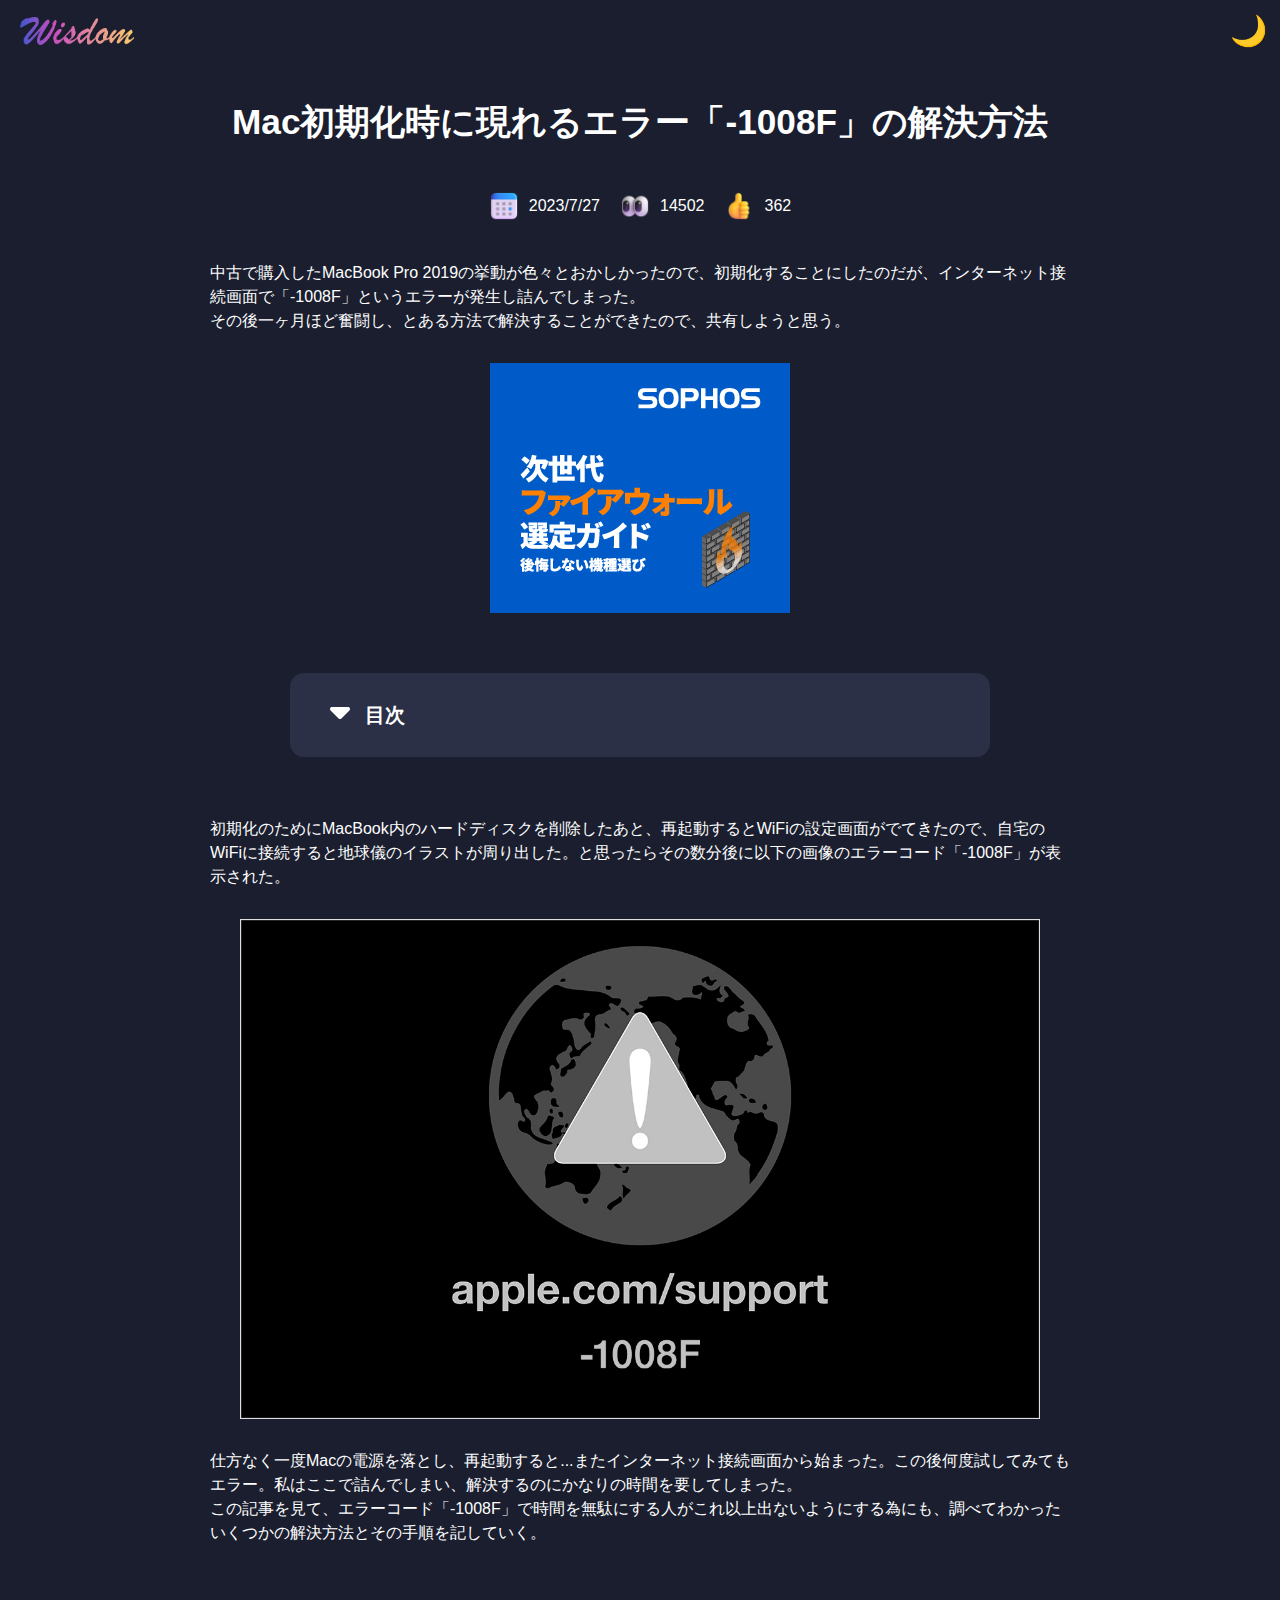
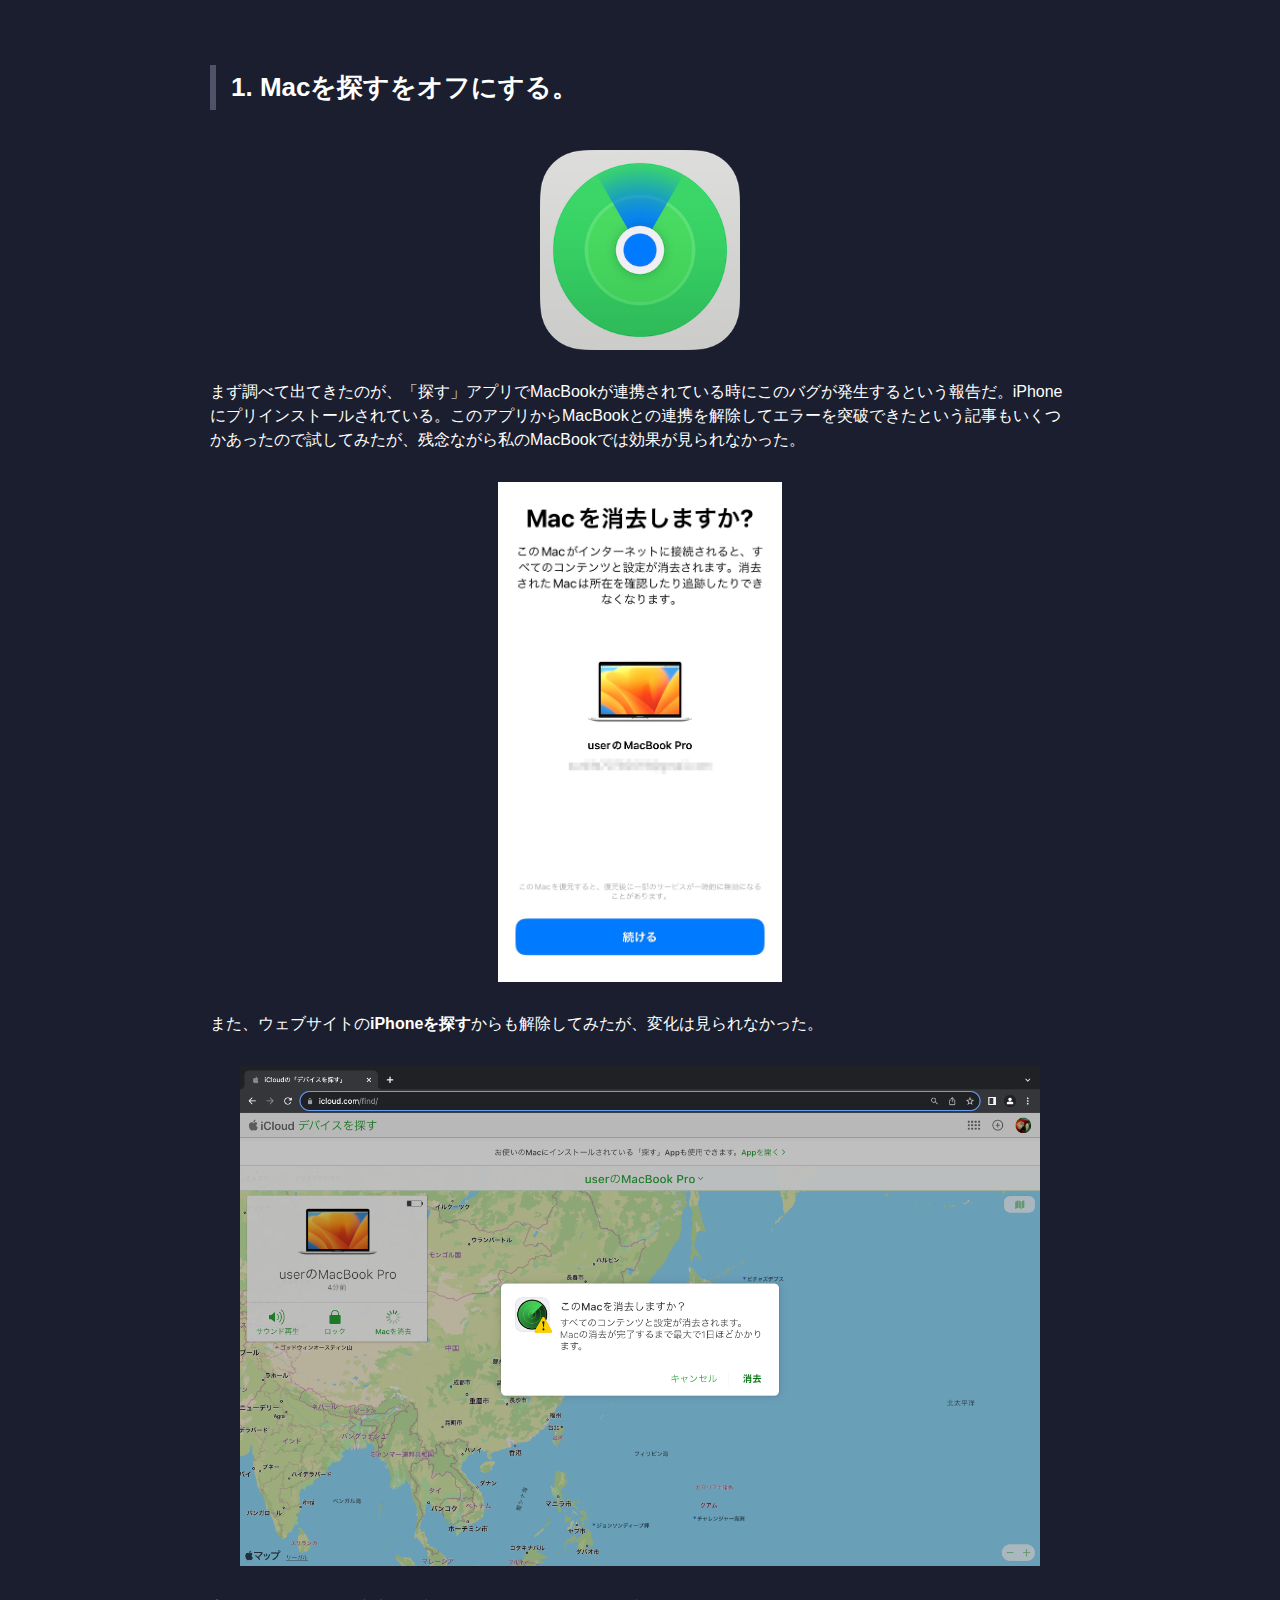
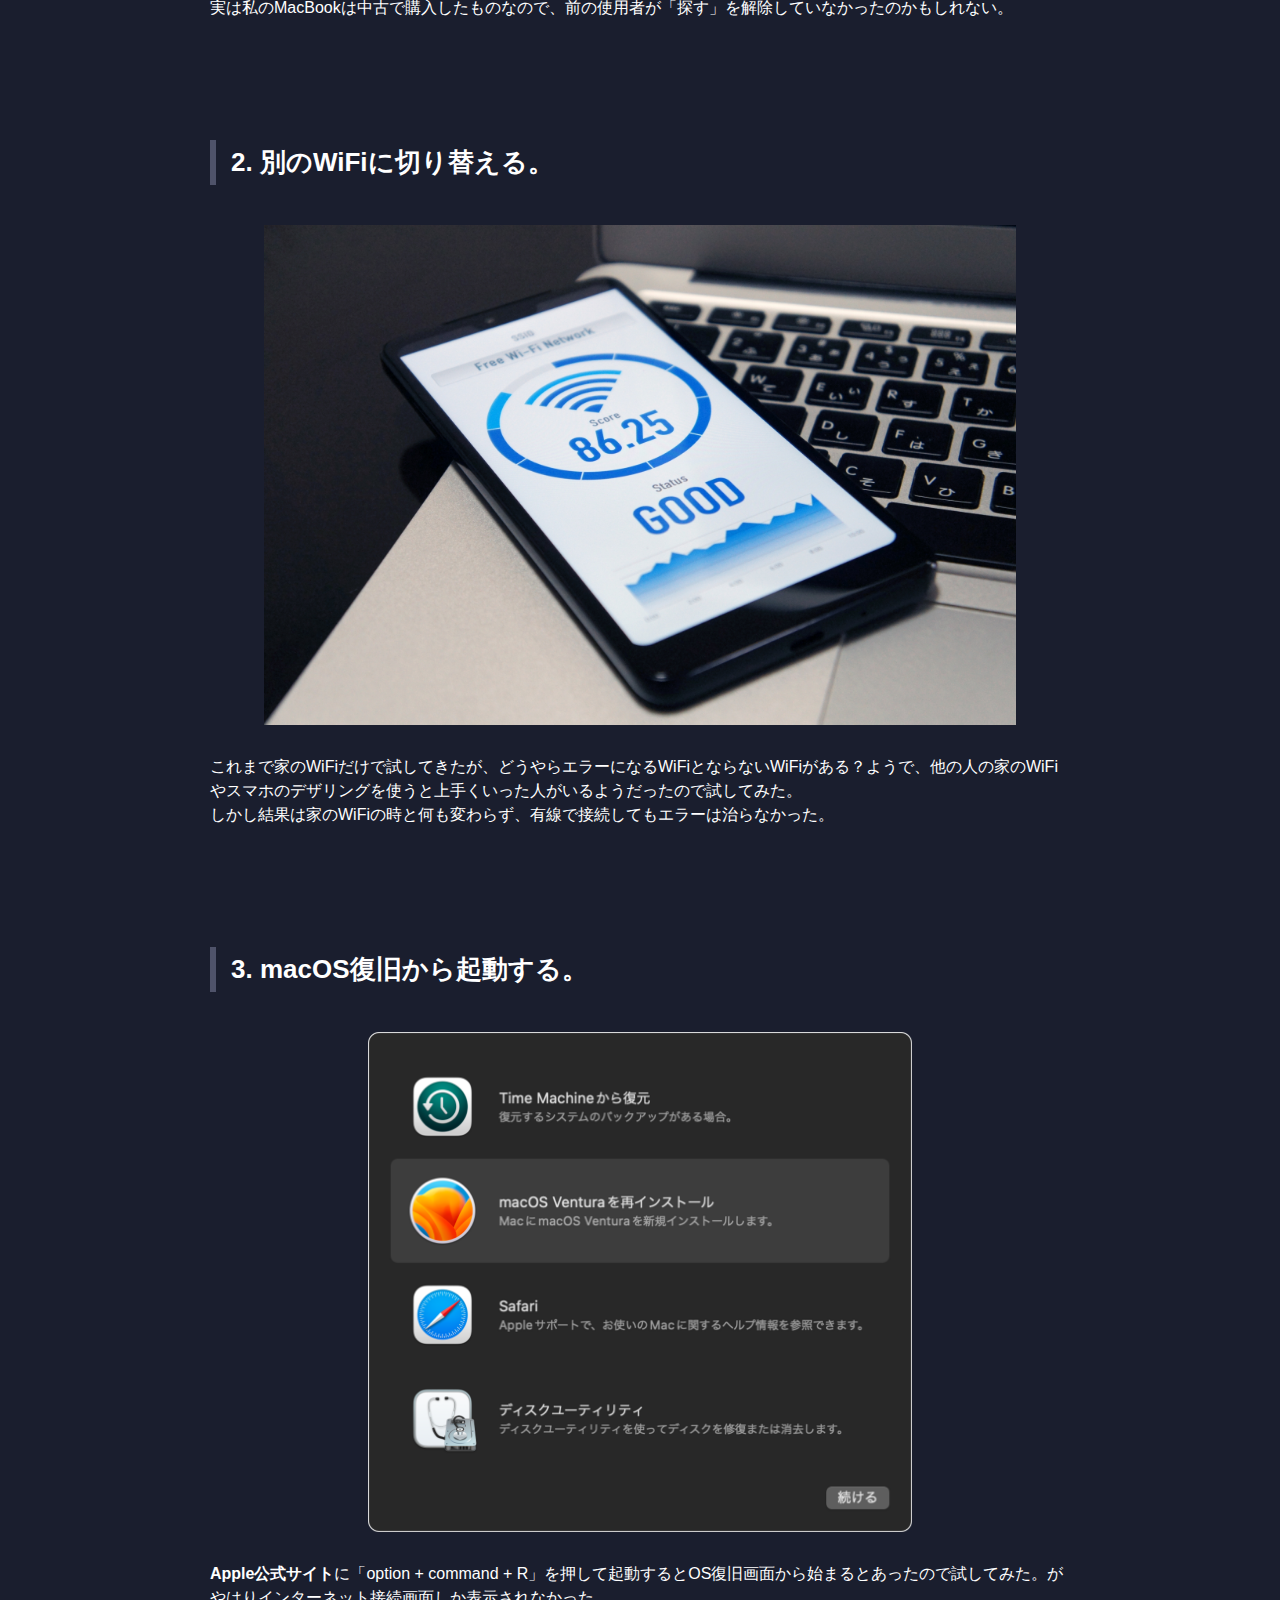
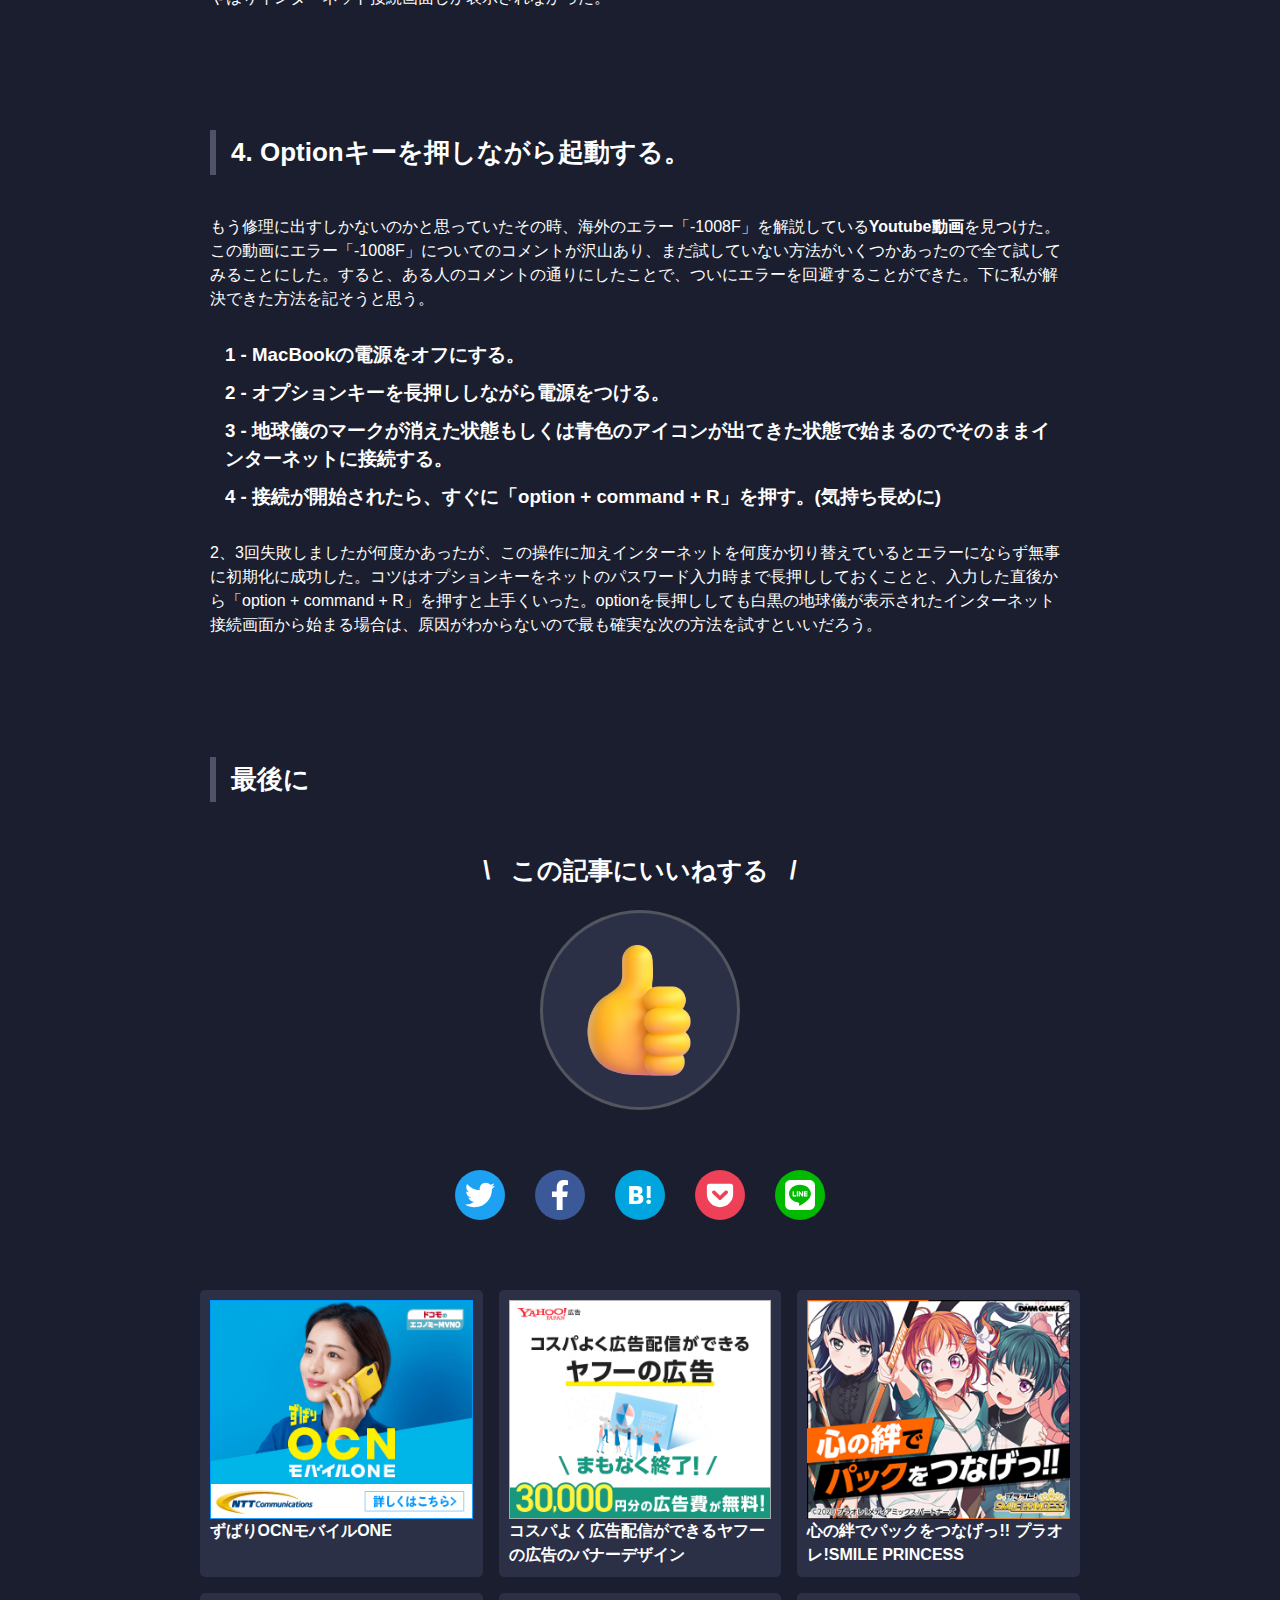
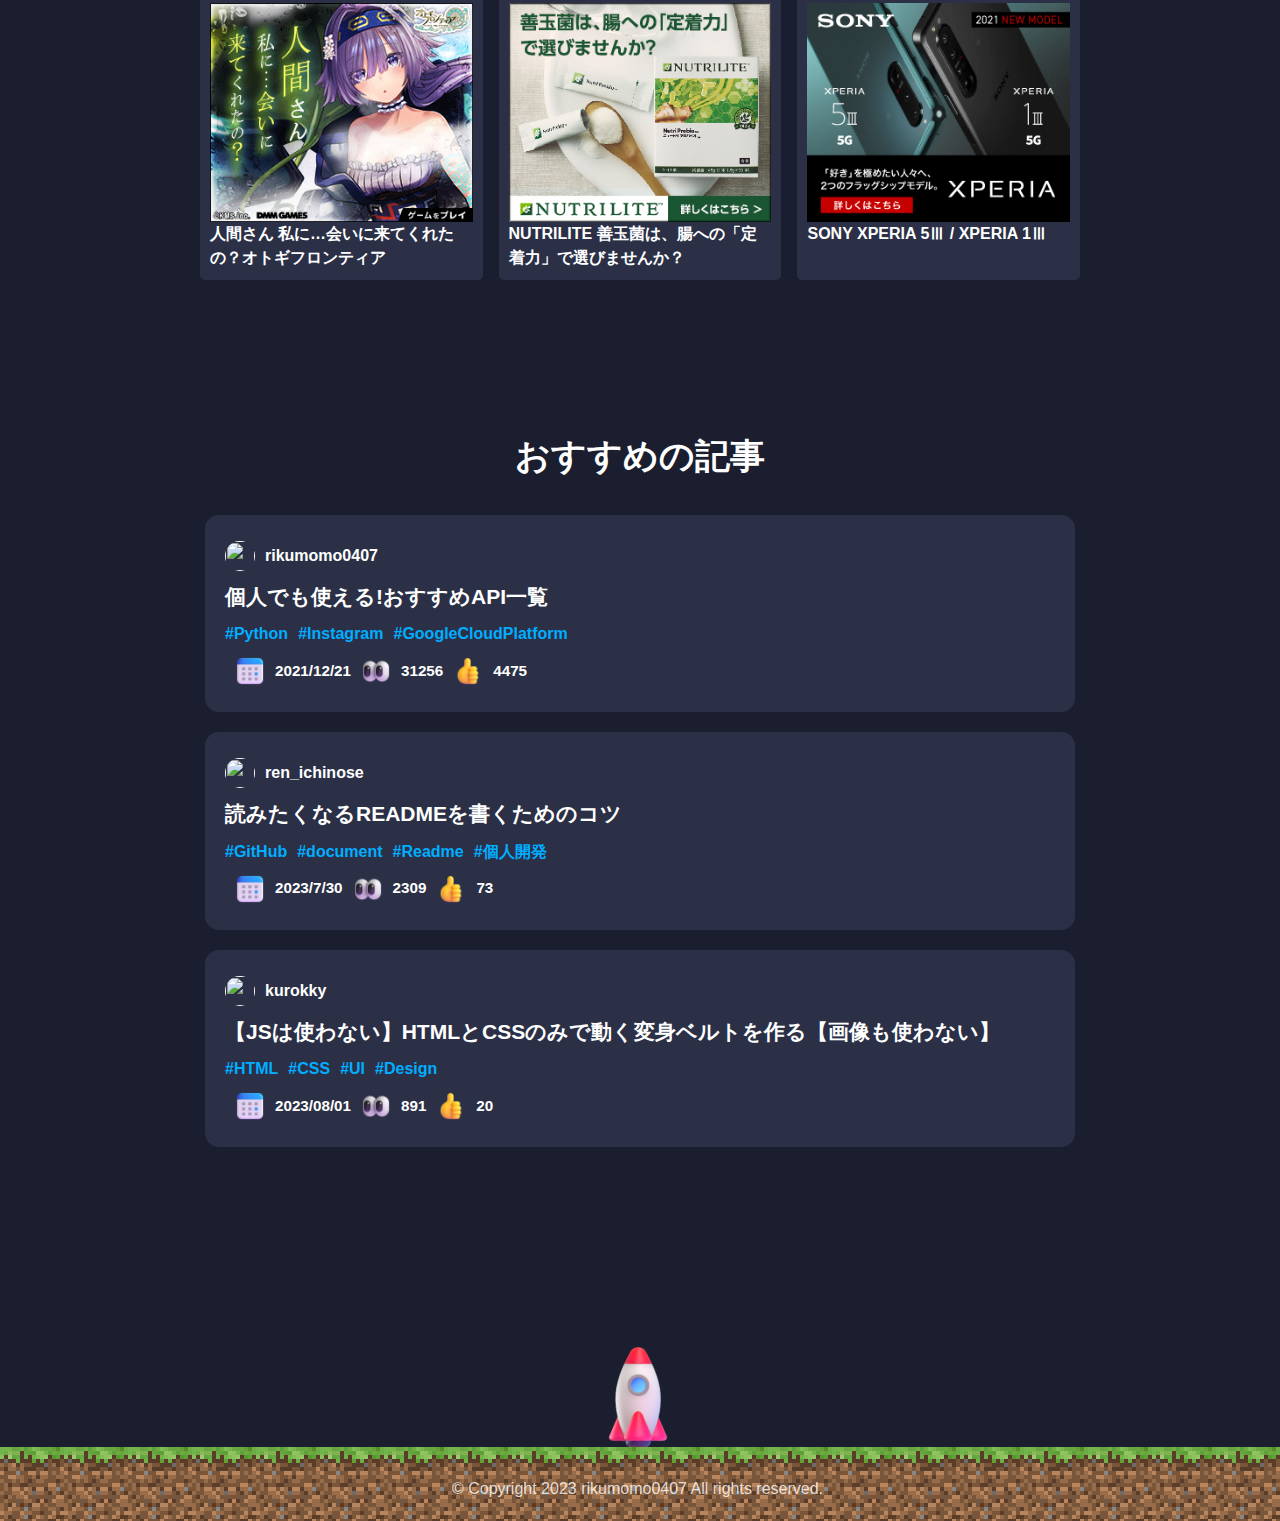
==== commit c5bf6674: "Add files via upload" ====
--- a/test/index.html
+++ b/test/index.html
@@ -64,8 +64,9 @@
             </div>
         </div>
         <article>
-            <div>中古で購入したMacBook Pro 2019の挙動が色々とおかしかったので、初期化することにしたのだが、インターネット接続画面で「-1008F」というエラーが発生し詰んでしまった。<br>その後一ヶ月ほど奮闘し、とある方法で解決することができたので、共有しようと思う。</div>
+            <p>中古で購入したMacBook Pro 2019の挙動が色々とおかしかったので、初期化することにしたのだが、インターネット接続画面で「-1008F」というエラーが発生し詰んでしまった。<br>その後一ヶ月ほど奮闘し、とある方法で解決することができたので、共有しようと思う。</p>
             <div class="ad"><a href="https://retrobanner.net/"><img src="images/elements/ads.jpeg" alt="広告"></a></div>
+            <script src="index.js"></script>
             <div class="index bubble">
                 <input type="checkbox" id="index-button">
                 <label for="index-button">目次</label>
@@ -83,31 +84,30 @@
                     <li><a href="#jump_006">最後に</a></li>
                 </ol>
             </div>
-            <div id="jump_001" class="jump">初期化のためにMacBook内のハードディスクを削除したあと、再起動するとWiFiの設定画面がでてきたので、自宅のWiFiに接続すると地球儀のイラストが周り出した。と思ったらその数分後に以下の画像のエラーコード「-1008F」が表示された。</div>
-            <div class="image"><img src="images/elements/error.jpeg" alt="エラー「-1008F」が表示される"></div>
-            <div>仕方なく一度Macの電源を落とし、再起動すると...またインターネット接続画面から始まった。この後何度試してみてもエラー。私はここで詰んでしまい、解決するのにかなりの時間を要してしまった。<br>この記事を見て、エラーコード「-1008F」で時間を無駄にする人がこれ以上出ないようにする為にも、調べてわかったいくつかの解決方法とその手順を記していく。</div>
-            <div id="jump_002" class="jump"><h2>1. Macを探すをオフにする。</h2></div>
-            <div class="image"><img src="images/elements/find-icon.png" width="200px" alt="「探す」アプリのアイコン"></div>
-            <div>まず調べて出てきたのが、「探す」アプリでMacBookが連携されている時にこのバグが発生するという報告だ。iPhoneにプリインストールされている。このアプリからMacBookとの連携を解除してエラーを突破できたという記事もいくつかあったので試してみたが、残念ながら私のMacBookでは効果が見られなかった。</div>
-            <div class="image"><img src="images/elements/find-iphone.jpg" alt="iPhoneの「探す」アプリでMacBookを解除している"></div>
-            <div>また、ウェブサイトの<a href="https://www.icloud.com/find/">iPhoneを探す</a>からも解除してみたが、変化は見られなかった。</div>
-            <div class="image"><img src="images/elements/find-pc.png" alt="ブラウザの「探す」サイトでMacBookを解除している"></div>
-            <div>実は私のMacBookは中古で購入したものなので、前の使用者が「探す」を解除していなかったのかもしれない。</div>
-            <div id="jump_003" class="jump"><h2>2. 別のWiFiに切り替える。</h2></div>
-            <div class="image"><img src="images/elements/internet.jpg" alt="デザリングのイメージ"></div>
-            <div>これまで家のWiFiだけで試してきたが、どうやらエラーになるWiFiとならないWiFiがある？ようで、他の人の家のWiFiやスマホのデザリングを使うと上手くいった人がいるようだったので試してみた。<br>しかし結果は家のWiFiの時と何も変わらず、有線で接続してもエラーは治らなかった。</div>
-            <div id="jump_004" class="jump"><h2>3. macOS復旧から起動する。</h2></div>
-            <div class="image"><img src="images/elements/recovery-mode.png" alt="リカバリーモードの画面"></div>
-            <div><a>Apple公式サイト</a>に「option + command + R」を押して起動するとOS復旧画面から始まるとあったので試してみた。がやはりインターネット接続画面しか表示されなかった。</div>
-            <div id="jump_005" class="jump"><h2>4. Optionキーを押しながら起動する。</h2></div>
-            <div>もう修理に出すしかないのかと思っていたその時、海外のエラー「-1008F」を解説している<a href="https://youtu.be/BBp89AqV3jI">Youtube動画</a>を見つけた。この動画にエラー「-1008F」についてのコメントが沢山あり、まだ試していない方法がいくつかあったので全て試してみることにした。すると、ある人のコメントの通りにしたことで、ついにエラーを回避することができた。下に私が解決できた方法を記そうと思う。</div>
+            <p id="jump_001">初期化のためにMacBook内のハードディスクを削除したあと、再起動するとWiFiの設定画面がでてきたので、自宅のWiFiに接続すると地球儀のイラストが周り出した。と思ったらその数分後に以下の画像のエラーコード「-1008F」が表示された。</p>
+            <img src="images/elements/error.jpeg" alt="エラー「-1008F」が表示される">
+            <p>仕方なく一度Macの電源を落とし、再起動すると...またインターネット接続画面から始まった。この後何度試してみてもエラー。私はここで詰んでしまい、解決するのにかなりの時間を要してしまった。<br>この記事を見て、エラーコード「-1008F」で時間を無駄にする人がこれ以上出ないようにする為にも、調べてわかったいくつかの解決方法とその手順を記していく。</p>
+            <h2 id="jump_002">1. Macを探すをオフにする。</h2>
+            <img src="images/elements/find-icon.png" width="200px" alt="「探す」アプリのアイコン">
+            <p>まず調べて出てきたのが、「探す」アプリでMacBookが連携されている時にこのバグが発生するという報告だ。iPhoneにプリインストールされている。このアプリからMacBookとの連携を解除してエラーを突破できたという記事もいくつかあったので試してみたが、残念ながら私のMacBookでは効果が見られなかった。</p>
+            <img src="images/elements/find-iphone.jpg" alt="iPhoneの「探す」アプリでMacBookを解除している">
+            <p>また、ウェブサイトの<a href="https://www.icloud.com/find/">iPhoneを探す</a>からも解除してみたが、変化は見られなかった。</p>
+            <img src="images/elements/find-pc.png" alt="ブラウザの「探す」サイトでMacBookを解除している">
+            <p>実は私のMacBookは中古で購入したものなので、前の使用者が「探す」を解除していなかったのかもしれない。</p>
+            <h2 id="jump_003">2. 別のWiFiに切り替える。</h2>
+            <img src="images/elements/internet.jpg" alt="デザリングのイメージ">
+            <p>これまで家のWiFiだけで試してきたが、どうやらエラーになるWiFiとならないWiFiがある？ようで、他の人の家のWiFiやスマホのデザリングを使うと上手くいった人がいるようだったので試してみた。<br>しかし結果は家のWiFiの時と何も変わらず、有線で接続してもエラーは治らなかった。</p>
+            <h2 id="jump_004">3. macOS復旧から起動する。</h2>
+            <img src="images/elements/recovery-mode.png" alt="リカバリーモードの画面">
+            <p><a>Apple公式サイト</a>に「option + command + R」を押して起動するとOS復旧画面から始まるとあったので試してみた。がやはりインターネット接続画面しか表示されなかった。</p>
+            <h2 id="jump_005">4. Optionキーを押しながら起動する。</h2>
+            <p>もう修理に出すしかないのかと思っていたその時、海外のエラー「-1008F」を解説している<a href="https://youtu.be/BBp89AqV3jI">Youtube動画</a>を見つけた。この動画にエラー「-1008F」についてのコメントが沢山あり、まだ試していない方法がいくつかあったので全て試してみることにした。すると、ある人のコメントの通りにしたことで、ついにエラーを回避することができた。下に私が解決できた方法を記そうと思う。</p>
             <h3>1 - MacBookの電源をオフにする。</h3>
             <h3>2 - オプションキーを長押ししながら電源をつける。</h3>
             <h3>3 - 地球儀のマークが消えた状態もしくは青色のアイコンが出てきた状態で始まるのでそのままインターネットに接続する。</h3>
             <h3>4 - 接続が開始されたら、すぐに「option + command + R」を押す。(気持ち長めに)</h3>
-            <div>2、3回失敗しましたが何度かあったが、この操作に加えインターネットを何度か切り替えているとエラーにならず無事に初期化に成功した。コツはオプションキーをネットのパスワード入力時まで長押ししておくことと、入力した直後から「option + command + R」を押すと上手くいった。optionを長押ししても白黒の地球儀が表示されたインターネット接続画面から始まる場合は、原因がわからないので最も確実な次の方法を試すといいだろう。</div>
-            <div id="jump_006" class="jump"><h2>最後に</h2></div>
-            <div></div>
+            <p>2、3回失敗しましたが何度かあったが、この操作に加えインターネットを何度か切り替えているとエラーにならず無事に初期化に成功した。コツはオプションキーをネットのパスワード入力時まで長押ししておくことと、入力した直後から「option + command + R」を押すと上手くいった。optionを長押ししても白黒の地球儀が表示されたインターネット接続画面から始まる場合は、原因がわからないので最も確実な次の方法を試すといいだろう。</p>
+            <h2 id="jump_006">最後に</h2>
         </article>
     </div>
     <script src="https://cdn.jsdelivr.net/npm/party-js@latest/bundle/party.min.js"></script>
@@ -137,7 +137,7 @@
         <ul>
             <li class="bubble">
                 <div class="user"><a href=""><img src="https://avatars.githubusercontent.com/rikumomo0407">rikumomo0407</a></div>
-                <a href=""><h2>個人でも使える!おすすめAPI一覧</h2></a>
+                <div class="box-title"><a href=""><h2>個人でも使える!おすすめAPI一覧</h2></a></div>
                 <ul class="box-tag">
                     <li><a href="">#Python</a></li>
                     <li><a href="">#Instagram</a></li>
@@ -151,7 +151,7 @@
             </li>
             <li class="bubble">
                 <div class="user"><a href=""><img src="https://avatars.githubusercontent.com/ren-ichinose">ren_ichinose</a></div>
-                <a href=""><h2>読みたくなるREADMEを書くためのコツ</h2></a>
+                <div class="box-title"><a href=""><h2>読みたくなるREADMEを書くためのコツ</h2></a></div>
                 <ul class="box-tag">
                     <li><a href="">#GitHub</a></li>
                     <li><a href="">#document</a></li>
@@ -166,7 +166,7 @@
             </li>
             <li class="bubble">
                 <div class="user"><a href=""><img src="https://avatars.githubusercontent.com/uhooi">kurokky</a></div>
-                <a href=""><h2>【JSは使わない】HTMLとCSSのみで動く変身ベルトを作る【画像も使わない】</h2></a>
+                <div class="box-title"><a href=""><h2>【JSは使わない】HTMLとCSSのみで動く変身ベルトを作る【画像も使わない】</h2></a></div>
                 <ul class="box-tag">
                     <li><a href="">#HTML</a></li>
                     <li><a href="">#CSS</a></li>
--- a/test/style.css
+++ b/test/style.css
@@ -2,6 +2,7 @@
 
 body{
     position: relative;
+    scroll-padding-top: 100px;
     font-family: Inter,Helvetica Neue,Arial,Hiragino Kaku Gothic ProN,Hiragino Sans,Meiryo,sans-serif;
     color: #fff;
     background-color:  var(--bg-color);
@@ -26,6 +27,7 @@
 
 .mode-light{
     --bg-color: #9cd6ef;
+    /* --bg-color: #00a6ff; */
     --bg-header-color: rgb(154, 213, 239, 0.5);
     --bg-index-color: rgba(100, 100, 100, 0.5);
     --bg-bubble-color: #fff;
@@ -88,8 +90,8 @@
     font-weight: 400;
     font-size: .95rem;
     font-weight: 700;
-    margin-bottom: .3rem;
-    padding: 1.3rem 1.2rem;
+    margin-bottom: 20px;
+    padding: 16px 20px;
     border-radius: 14px;
     color: var(--font-bubble-color);
     background-color: var(--bg-bubble-color);
@@ -212,7 +214,8 @@
     margin-right: 10px;
 }
 
-article div{
+/*article*/
+article p{
     margin: 30px 0;
 }
 
@@ -236,11 +239,6 @@
     margin-bottom: 40px;
     padding: 3px 0 3px 15px;
     border-left: 6px solid var(--bg-filter-dot-color);
-}
-
-.jump{
-    padding-top: 60px;
-    margin-top:-60px;
 }
 
 .index {
@@ -323,61 +321,7 @@
     text-decoration: underline;
 }
 
-#top{
-    width: 100%;
-    max-width: 900px;
-    text-align: center;
-    margin: 0 auto;
-    padding: 50px 2rem 0;
-    color: #fff;
-}
-
-#profile-icon{
-    margin-top: 2rem;
-    font-size: 1.05rem;
-    font-weight: 500;
-    line-height: 1.5;
-}
-
-#profile-icon img{
-	display: inline-block;
-	border-radius: 50%;
-    width: 100px;
-    height: 100px;
-    margin-top: 2rem;
-}
-
-#description{
-    margin-top: 1rem;
-    color: var(--font-pale-color);
-}
-
-#container{
-    display: grid;
-    grid-template-columns: repeat(4,1fr);
-    gap: 1.5rem;
-    margin-top: 1.5rem;
-}
-
-#container div a{
-    display: flex;
-    align-items: center;
-    justify-content: center;
-    border-radius: 26px;
-    box-shadow: 0 20px 40px -16px rgba(0,0,0,.4);
-    aspect-ratio: 1/1;
-    transition: .2s ease;
-}
-
-#container div a:hover{
-    transform: translateY(-2px) scale(1.02);
-}
-
-#container img{
-    width: 35%;
-    z-index: 1;
-}
-
+/*subcontents*/
 #reaction{
     margin-bottom: 60px;
     text-align: center;
@@ -509,13 +453,15 @@
     text-decoration: underline;
 }
 
-.user{
-    margin-bottom: 10px;
+.box-title a{
+    color: var(--font-bubble-color);
 }
 
 .user a{
     display: inline-flex;
     align-items: center;
+    color: var(--font-bubble-color);
+    margin: 10px 0;
 }
 
 .user img{
@@ -579,8 +525,8 @@
 }
 
 @media screen and (max-width: 500px){
-    #container{
-        grid-template-columns: repeat(2,1fr);
+    .bubble{
+        padding: 6px 16px;
     }
 
     article img{
